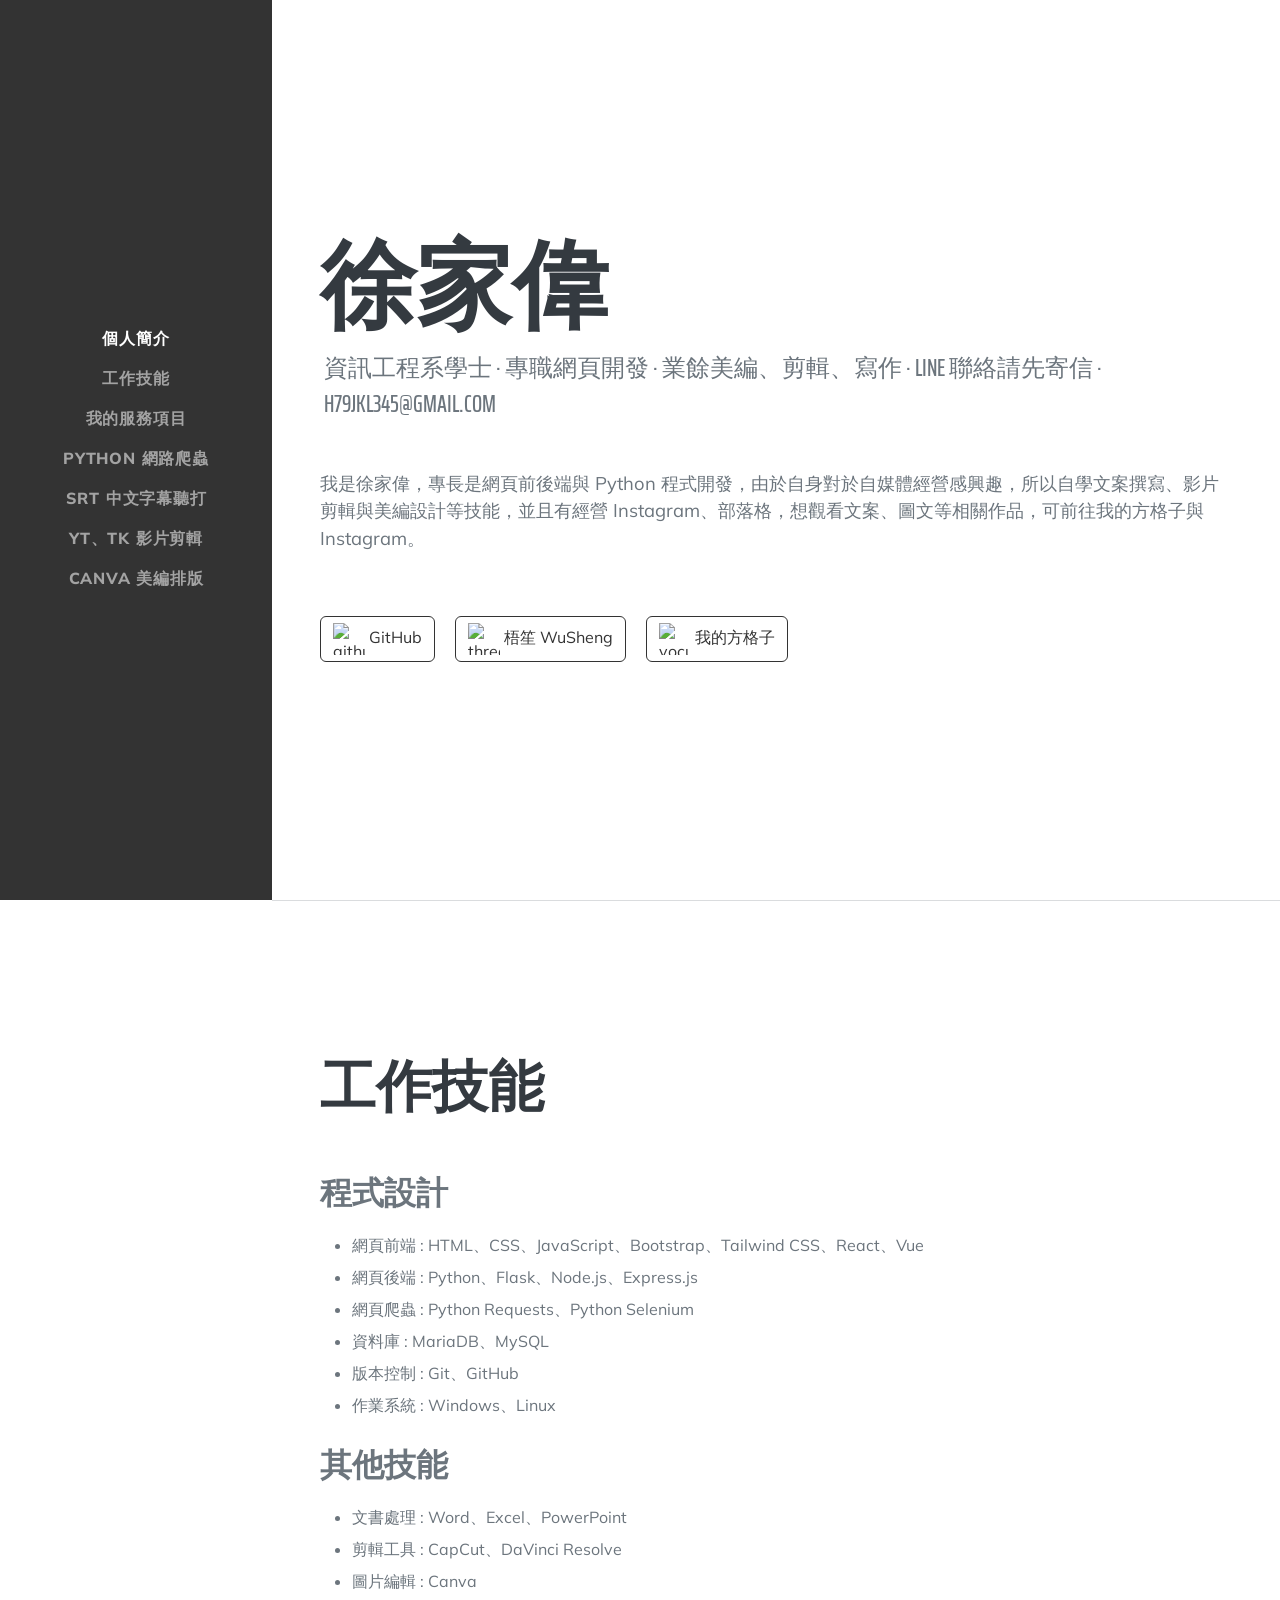
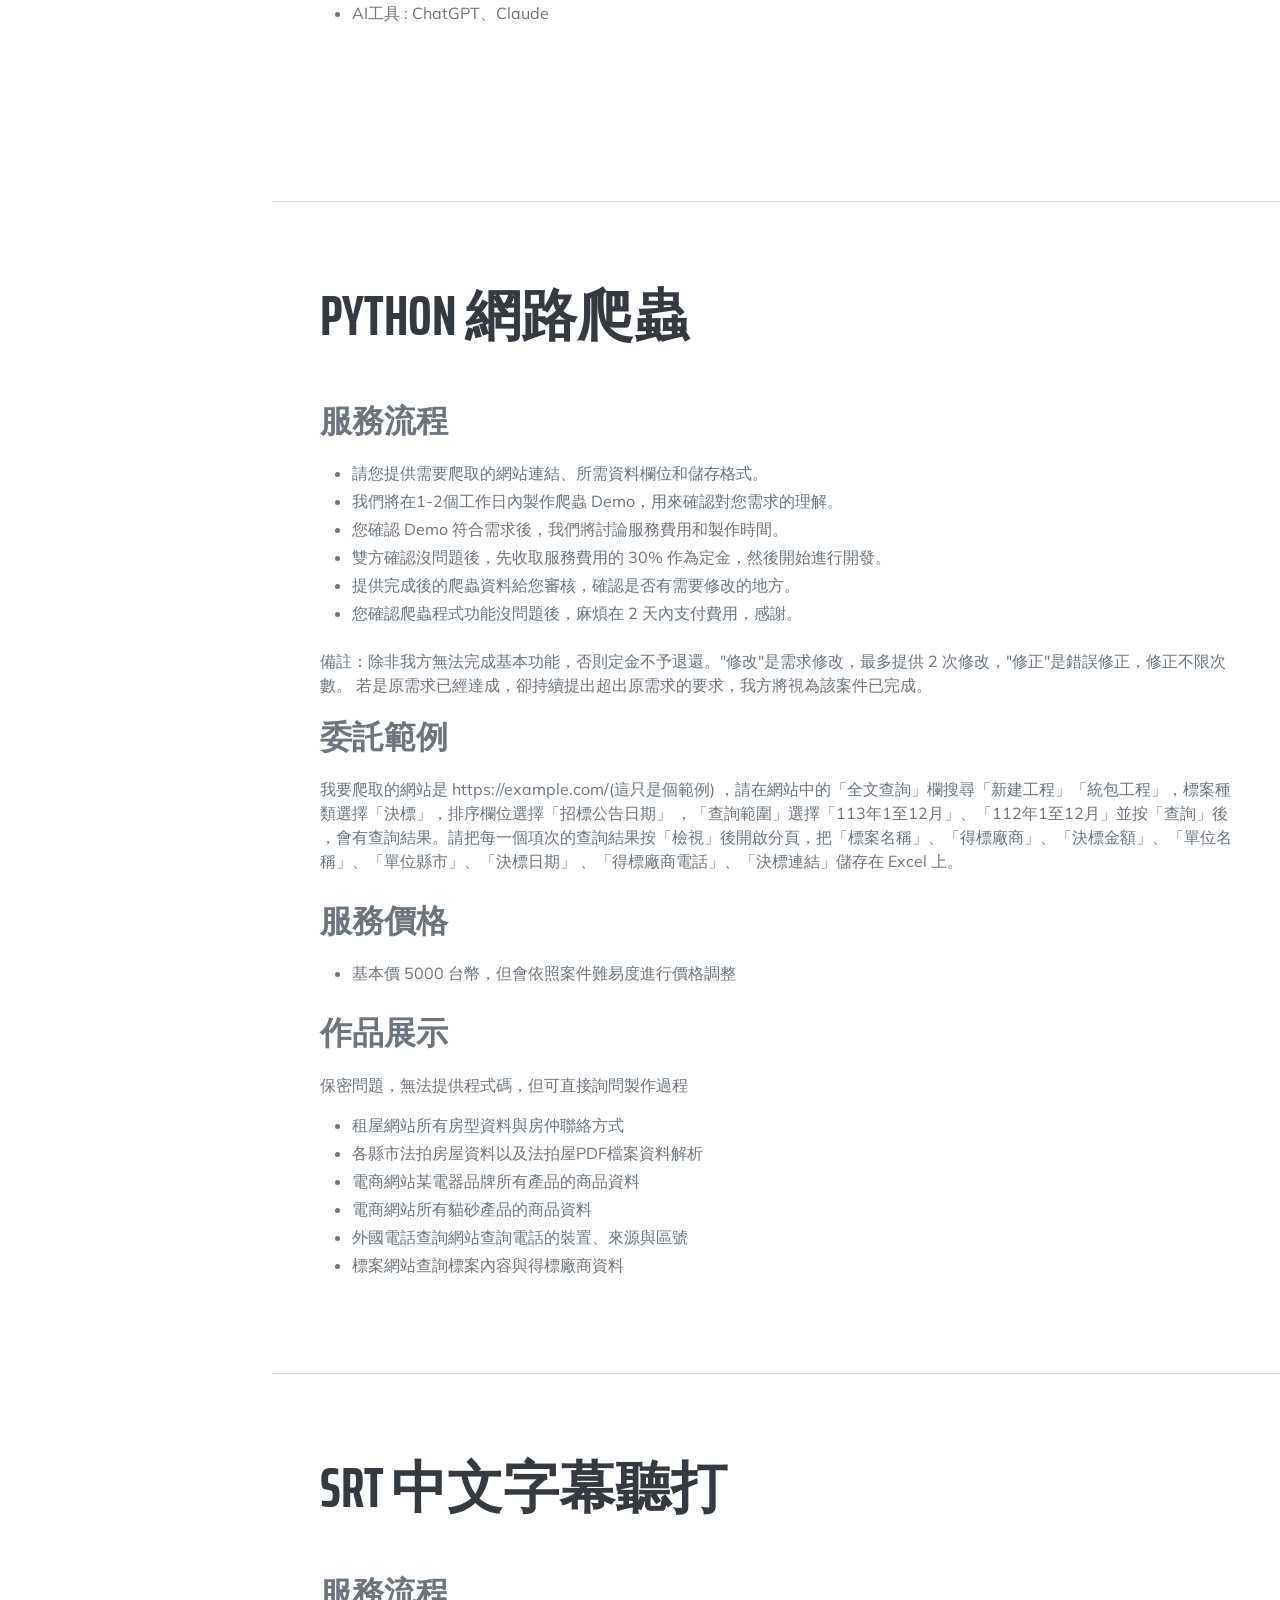
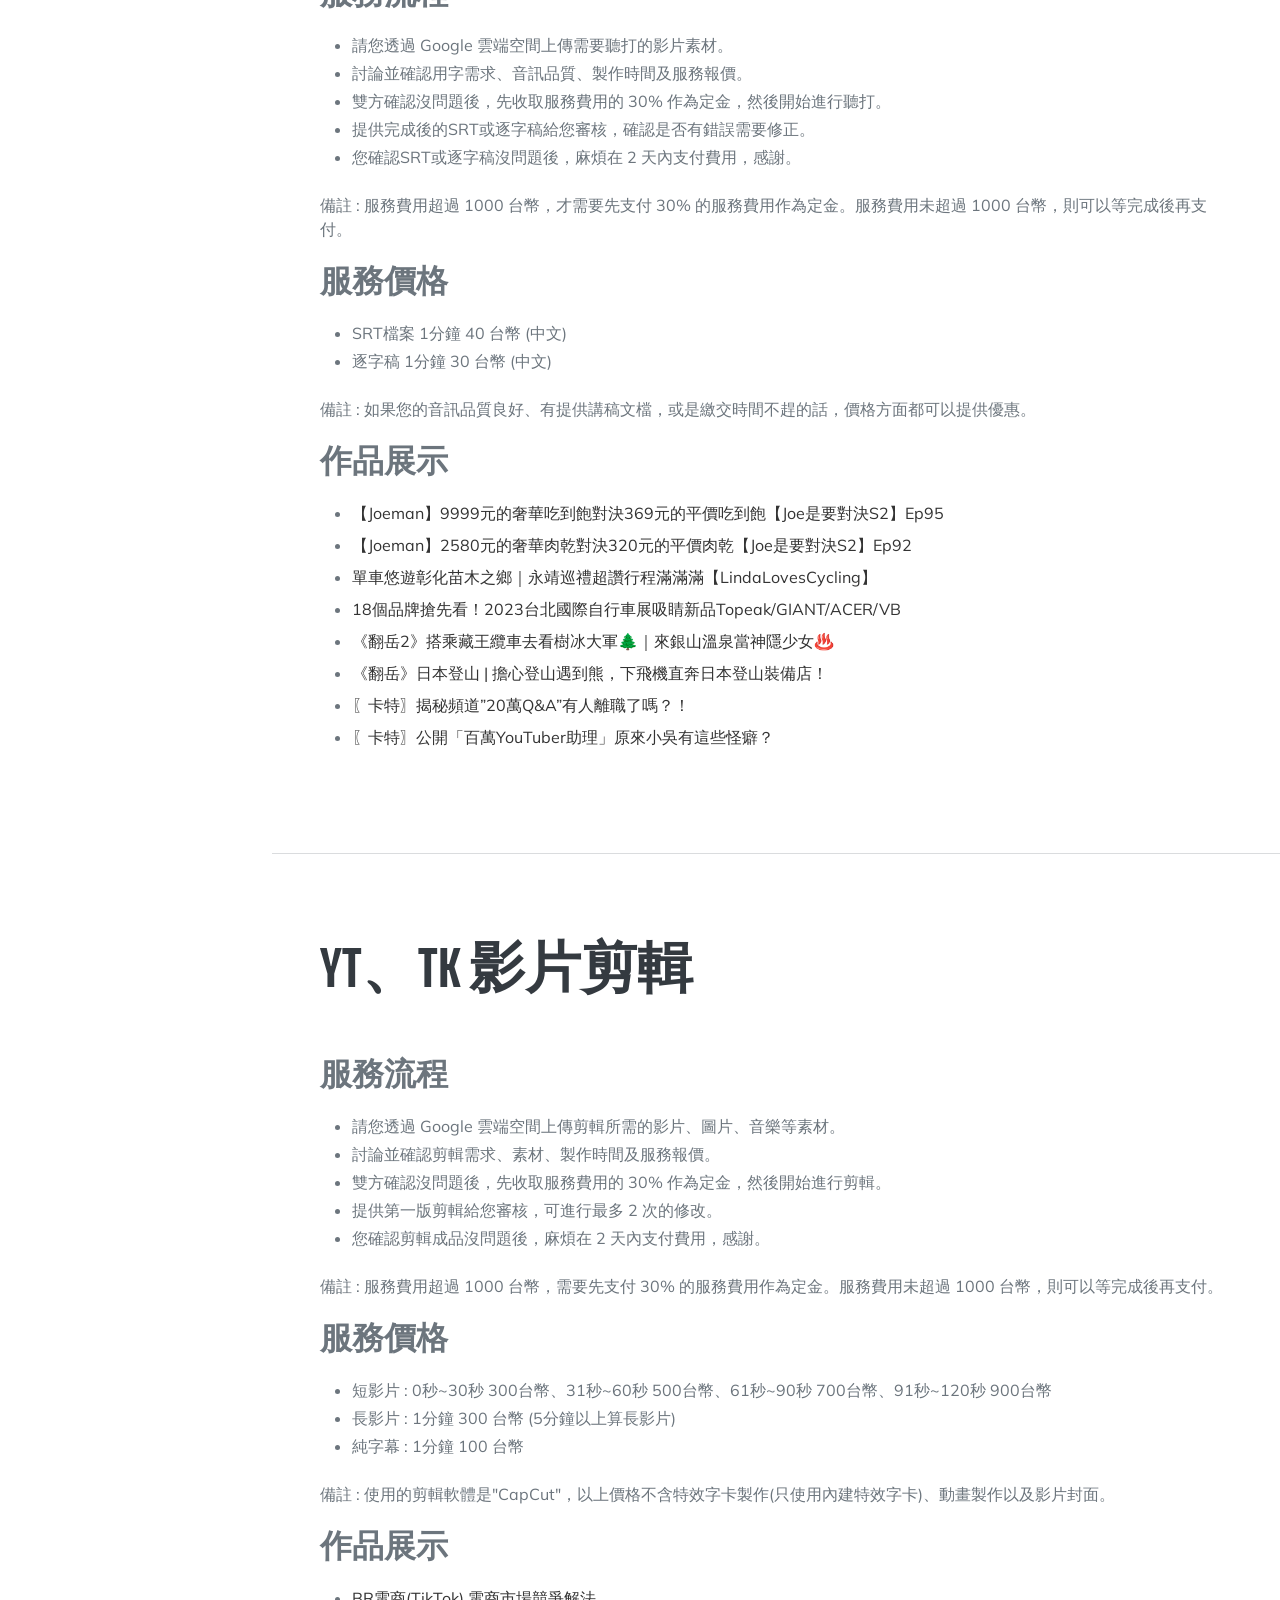
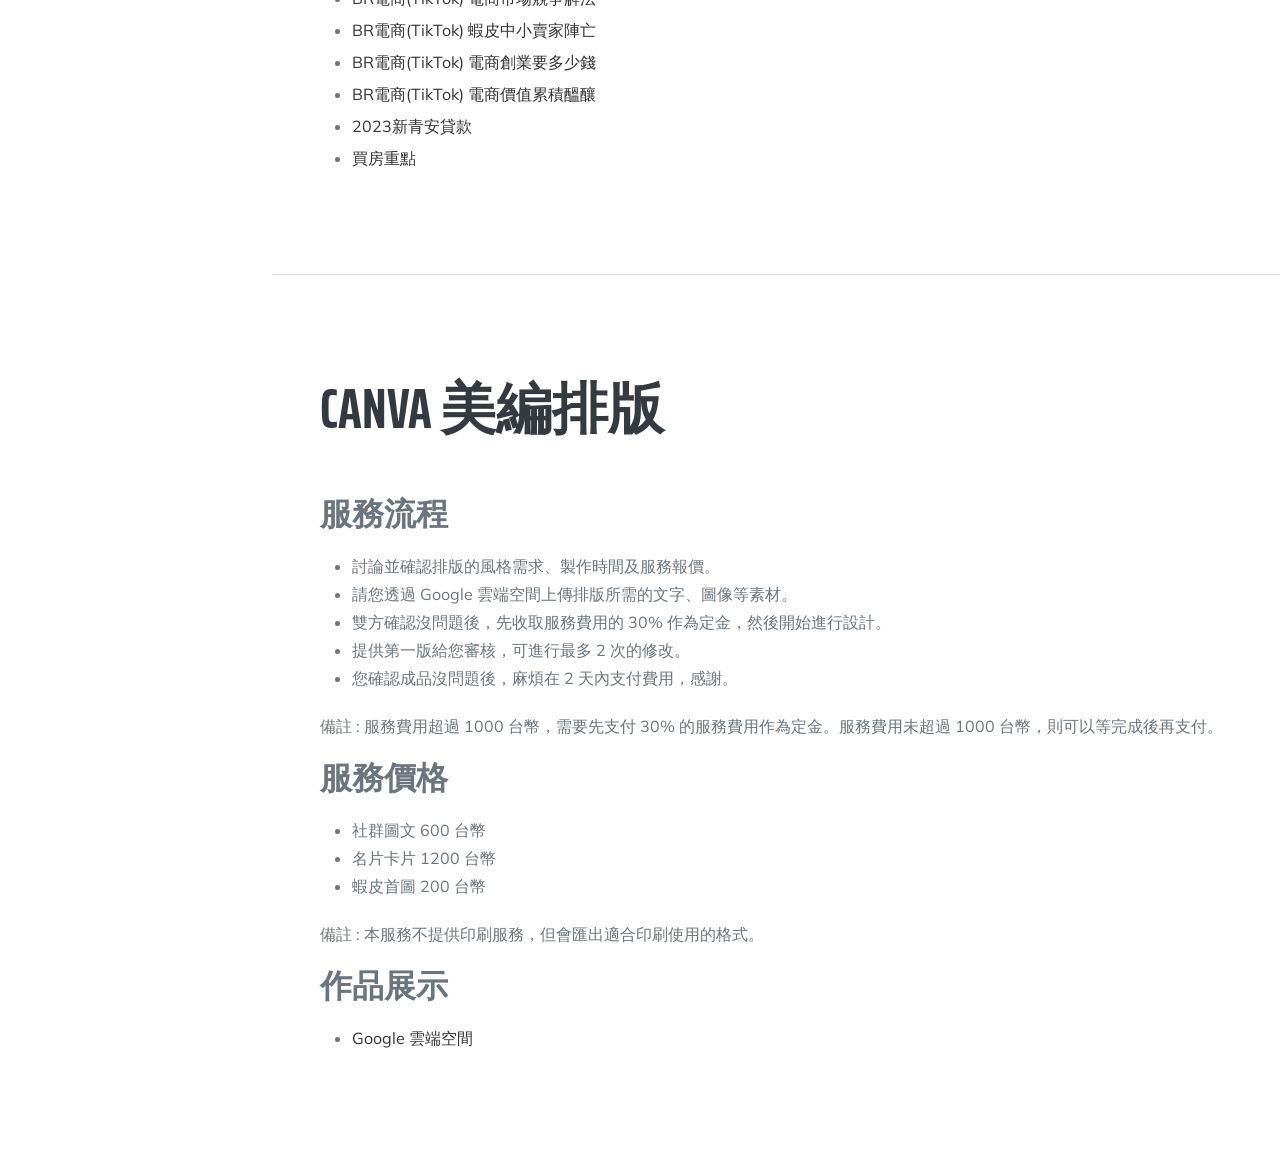
==== index.html @ 938ed552 "Update index.html" ====
<!DOCTYPE html>
<html lang="en">

<head>
  <meta charset="utf-8" />
  <meta name="viewport" content="width=device-width, initial-scale=1, shrink-to-fit=no" />
  <meta name="description" content="" />
  <meta name="author" content="" />
  <title>徐家偉-XuJiaWei</title>
  <link rel="icon" type="image/x-icon" href="assets/img/favicon.ico" />
  <!-- Font Awesome icons (free version)-->
  <script src="https://use.fontawesome.com/releases/v6.3.0/js/all.js" crossorigin="anonymous"></script>
  <!-- Google fonts-->
  <link href="https://fonts.googleapis.com/css?family=Saira+Extra+Condensed:500,700" rel="stylesheet" type="text/css" />
  <link href="https://fonts.googleapis.com/css?family=Muli:400,400i,800,800i" rel="stylesheet" type="text/css" />
  <!-- Core theme CSS (includes Bootstrap)-->
  <link href="css/styles.css" rel="stylesheet" />
</head>

<body id="page-top">
  <!-- Navigation-->
  <nav class="navbar navbar-expand-lg navbar-dark bg-primary fixed-top" id="sideNav">
    <a class="navbar-brand js-scroll-trigger" href="#page-top">
      <span class="d-block d-lg-none">徐家偉</span>
      <span class="d-none d-lg-block">
        <!-- <img
            class="img-fluid img-profile rounded-circle mx-auto mb-2"
            src="assets/img/profile.jpg"
            alt="..."
        /> -->
      </span>
    </a>
    <button class="navbar-toggler" type="button" data-bs-toggle="collapse" data-bs-target="#navbarResponsive"
      aria-controls="navbarResponsive" aria-expanded="false" aria-label="Toggle navigation">
      <span class="navbar-toggler-icon"></span>
    </button>
    <div class="collapse navbar-collapse" id="navbarResponsive">
      <ul class="navbar-nav">
        <li class="nav-item">
          <a class="nav-link js-scroll-trigger" href="#about">個人簡介</a>
        </li>
        <li class="nav-item">
          <a class="nav-link js-scroll-trigger" href="#skills">工作技能</a>
        </li>
        <li class="nav-item">
          <a class="nav-link js-scroll-trigger" href="#crawler"><i class="fa-solid fa-arrow-down"></i> 我的服務項目
            <i class="fa-solid fa-arrow-down"></i></a>
        </li>
        <li class="nav-item">
          <a class="nav-link js-scroll-trigger" href="#crawler">Python 網路爬蟲</a>
        </li>
        <li class="nav-item">
          <a class="nav-link js-scroll-trigger" href="#listen">SRT 中文字幕聽打</a>
        </li>
        <li class="nav-item">
          <a class="nav-link js-scroll-trigger" href="#video">YT、TK 影片剪輯</a>
        </li>
        <li class="nav-item">
          <a class="nav-link js-scroll-trigger" href="#canva">Canva 美編排版</a>
        </li>
      </ul>
    </div>
  </nav>

  <!-- 頁面內容-->
  <div class="container-fluid p-0">
    <!-- 個人簡介-->
    <section class="resume-section" id="about">
      <div class="resume-section-content">
        <h1 class="mb-3">徐家偉</h1>
        <div class="subheading mb-5 px-1">
          資訊工程系學士 · 專職網頁開發 · 業餘美編、剪輯、寫作 ·
          Line 聯絡請先寄信 · h79jkl345@gmail.com
        </div>
        <p class="lead mb-5">
          我是徐家偉，專長是網頁前後端與 Python
          程式開發，由於自身對於自媒體經營感興趣，所以自學文案撰寫、影片剪輯與美編設計等技能，並且有經營
          Instagram、部落格，想觀看文案、圖文等相關作品，可前往我的方格子與
          Instagram。
        </p>
        <div class="social-icons">
          <a class="btn btn-outline-primary board-0 me-3 mt-3" href="https://github.com/XuJiaWei0812" role="button">
            <img style="max-width: 32px; max-height: 32px" src="https://favicon.im/github.com?larger=true"
              alt="github.com favicon" />
            GitHub
          </a>
          <a class="btn btn-outline-primary me-3 mt-3" href="https://www.threads.net/@awu.wusheng" role="button">
            <img style="max-width: 32px; max-height: 32px" src="https://favicon.im/threads.com"
              alt="threads.com favicon" />
            梧笙 WuSheng
          </a>
          <a class="btn btn-outline-primary me-3 mt-3" href="https://vocus.cc/salon/659e8ea2fd89780001302235"
            role="button">
            <img style="max-width: 32px; max-height: 32px" src="https://favicon.im/vocus.cc" alt="vocus.cc favicon" />
            我的方格子
          </a>
        </div>
      </div>
    </section>

    <hr class="m-0" />

    <!-- 工作技能-->
    <section class="resume-section" id="skills">
      <div class="resume-section-content">
        <h2 class="mb-5">工作技能</h2>
        <div class="subheading fs-3 fw-bold mb-3">程式設計</div>
        <ul class="fa-ul mb-4">
          <li class="mb-2">
            <span class="fa-li"><i class="fa-brands fa-html5"></i></span>
            網頁前端 : HTML、CSS、JavaScript、Bootstrap、Tailwind
            CSS、React、Vue
          </li>
          <li class="mb-2">
            <span class="fa-li"><i class="fa-brands fa-node"></i></span>
            網頁後端 : Python、Flask、Node.js、Express.js
          </li>
          <li class="mb-2">
            <span class="fa-li"><i class="fa-brands fa-python"></i></span>
            網頁爬蟲 : Python Requests、Python Selenium
          </li>
          <li class="mb-2">
            <span class="fa-li"><i class="fa-solid fa-database"></i></span>
            資料庫 : MariaDB、MySQL
          </li>
          <li class="mb-2">
            <span class="fa-li"><i class="fa-brands fa-git"></i></span>
            版本控制 : Git、GitHub
          </li>
          <li class="mb-2">
            <span class="fa-li"><i class="fa-brands fa-windows"></i></span>
            作業系統 : Windows、Linux
          </li>
        </ul>
        <div class="subheading fs-3 fw-bold mb-3">其他技能</div>
        <ul class="fa-ul mb-4">
          <li class="mb-2">
            <span class="fa-li"><i class="fa-solid fa-file-signature"></i></span>
            文書處理 : Word、Excel、PowerPoint
          </li>
          <li class="mb-2">
            <span class="fa-li"><i class="fa-solid fa-clapperboard"></i></span>
            剪輯工具 : CapCut、DaVinci Resolve
          </li>
          <li class="mb-2">
            <span class="fa-li"><i class="fa-regular fa-image"></i></span>
            圖片編輯 : Canva
          </li>
          <li class="mb-2">
            <span class="fa-li"><i class="fa-solid fa-robot"></i></span>
            AI工具 : ChatGPT、Claude
          </li>
        </ul>
      </div>
    </section>

    <hr class="m-0" />

    <section class="resume-section" id="crawler">
      <div class="resume-section-content">
        <h2 class="mb-5">Python 網路爬蟲</h2>
        <div class="subheading fs-3 fw-bold mb-3">服務流程</div>
        <ul class="fa-ul mb-4">
          <li class="mb-1">
            <span class="fa-li"><i class="fa-solid fa-1"></i></span>
            請您提供需要爬取的網站連結、所需資料欄位和儲存格式。
          </li>
          <li class="mb-1">
            <span class="fa-li"><i class="fa-solid fa-2"></i></span>
            我們將在1-2個工作日內製作爬蟲 Demo，用來確認對您需求的理解。
          </li>
          <li class="mb-1">
            <span class="fa-li"><i class="fa-solid fa-3"></i></span>
            您確認 Demo 符合需求後，我們將討論服務費用和製作時間。
          </li>
          <li class="mb-1">
            <span class="fa-li"><i class="fa-solid fa-4"></i></span>
            雙方確認沒問題後，先收取服務費用的 30%
            作為定金，然後開始進行開發。
          </li>
          <li class="mb-1">
            <span class="fa-li"><i class="fa-solid fa-5"></i></span>
            提供完成後的爬蟲資料給您審核，確認是否有需要修改的地方。
          </li>
          <li class="mb-1">
            <span class="fa-li"><i class="fa-solid fa-6"></i></span>
            您確認爬蟲程式功能沒問題後，麻煩在 2 天內支付費用，感謝。
          </li>
        </ul>
        <p>
          備註：除非我方無法完成基本功能，否則定金不予退還。"修改"是需求修改，最多提供
          2 次修改，"修正"是錯誤修正，修正不限次數。
          若是原需求已經達成，卻持續提出超出原需求的要求，我方將視為該案件已完成。
        </p>
        <div class="subheading fs-3 fw-bold mb-3">委託範例</div>
        <p class="mb-4">
          我要爬取的網站是
          https://example.com/(這只是個範例)
          ，請在網站中的「全文查詢」欄搜尋「新建工程」「統包工程」，標案種類選擇「決標」，排序欄位選擇「招標公告日期」
          ，「查詢範圍」選擇「113年1至12月」、「112年1至12月」並按「查詢」後
          ，會有查詢結果。請把每一個項次的查詢結果按「檢視」後開啟分頁，把「標案名稱」、「得標廠商」、「決標金額」、「單位名稱」、「單位縣市」、「決標日期」
          、「得標廠商電話」、「決標連結」儲存在 Excel 上。
        </p>
        <div class="subheading fs-3 fw-bold mb-3">服務價格</div>
        <ul class="fa-ul mb-4">
          <li class="mb-1">
            <span class="fa-li"><i class="fas fa-check"></i></span>
            基本價 5000 台幣，但會依照案件難易度進行價格調整
          </li>
        </ul>
        <div class="subheading fs-3 fw-bold mb-3">作品展示</div>
        <p>保密問題，無法提供程式碼，但可直接詢問製作過程</p>
        <ul class="fa-ul mb-3">
          <li class="mb-1">
            <span class="fa-li"><i class="fa-solid fa-file"></i></span>
            租屋網站所有房型資料與房仲聯絡方式
          </li>
          <li class="mb-1">
            <span class="fa-li"><i class="fa-solid fa-file"></i></span>
            各縣市法拍房屋資料以及法拍屋PDF檔案資料解析
          </li>
          <li class="mb-1">
            <span class="fa-li"><i class="fa-solid fa-file"></i></span>
            電商網站某電器品牌所有產品的商品資料
          </li>
          <li class="mb-1">
            <span class="fa-li"><i class="fa-solid fa-file"></i></span>
            電商網站所有貓砂產品的商品資料
          </li>
          <li class="mb-1">
            <span class="fa-li"><i class="fa-solid fa-file"></i></span>
            外國電話查詢網站查詢電話的裝置、來源與區號
          </li>
          <li class="mb-1">
            <span class="fa-li"><i class="fa-solid fa-file"></i></span>
            標案網站查詢標案內容與得標廠商資料
          </li>
        </ul>
      </div>
    </section>

    <hr class="m-0" />

    <!-- 字幕聽打服務-->
    <section class="resume-section" id="listen">
      <div class="resume-section-content">
        <h2 class="mb-5">SRT 中文字幕聽打</h2>
        <div class="subheading fs-3 fw-bold mb-3">服務流程</div>
        <ul class="fa-ul mb-4">
          <li class="mb-1">
            <span class="fa-li"><i class="fa-solid fa-1"></i></span>
            請您透過 Google 雲端空間上傳需要聽打的影片素材。
          </li>
          <li class="mb-1">
            <span class="fa-li"><i class="fa-solid fa-2"></i></span>
            討論並確認用字需求、音訊品質、製作時間及服務報價。
          </li>
          <li class="mb-1">
            <span class="fa-li"><i class="fa-solid fa-3"></i></span>
            雙方確認沒問題後，先收取服務費用的 30%
            作為定金，然後開始進行聽打。
          </li>
          <li class="mb-1">
            <span class="fa-li"><i class="fa-solid fa-4"></i></span>
            提供完成後的SRT或逐字稿給您審核，確認是否有錯誤需要修正。
          </li>
          <li class="mb-1">
            <span class="fa-li"><i class="fa-solid fa-5"></i></span>
            您確認SRT或逐字稿沒問題後，麻煩在 2 天內支付費用，感謝。
          </li>
        </ul>
        <p>
          備註 : 服務費用超過 1000 台幣，才需要先支付 30%
          的服務費用作為定金。服務費用未超過 1000 台幣，則可以等完成後再支付。
        </p>
        <div class="subheading fs-3 fw-bold mb-3">服務價格</div>
        <ul class="fa-ul mb-4">
          <li class="mb-1">
            <span class="fa-li"><i class="fa-solid fa-1"></i></span>
            SRT檔案 1分鐘 40 台幣 (中文)
          </li>
          <li class="mb-1">
            <span class="fa-li"><i class="fa-solid fa-2"></i></span>
            逐字稿 1分鐘 30 台幣 (中文)
          </li>
        </ul>
        <p>
          備註 :
          如果您的音訊品質良好、有提供講稿文檔，或是繳交時間不趕的話，價格方面都可以提供優惠。
        </p>
        <div class="subheading fs-3 fw-bold mb-3">作品展示</div>
        <ul class="fa-ul mb-4">
          <li class="mb-2">
            <span class="fa-li"><i class="fa-solid fa-file"></i></span>
            <a href="https://www.youtube.com/watch?v=nAtujJm5PNc"
              target="_blank">【Joeman】9999元的奢華吃到飽對決369元的平價吃到飽【Joe是要對決S2】Ep95</a>
          </li>
          <li class="mb-2">
            <span class="fa-li"><i class="fa-solid fa-file"></i></span>
            <a href="https://youtu.be/ZFIbYRhg51Q?si=9cn50IbiA8D-_D3d"
              target="_blank">【Joeman】2580元的奢華肉乾對決320元的平價肉乾【Joe是要對決S2】Ep92</a>
          </li>
          <li class="mb-2">
            <span class="fa-li"><i class="fa-solid fa-file"></i></span>
            <a href="https://youtu.be/-O6KrLArJVw?si=_WnDtsnsrzUuVtmo"
              target="_blank">單車悠遊彰化苗木之鄉｜永靖巡禮超讚行程滿滿滿【LindaLovesCycling】</a>
          </li>
          <li class="mb-2">
            <span class="fa-li"><i class="fa-solid fa-file"></i></span>
            <a href="https://youtu.be/pVycYEfJBwY?si=yWkp9u3VyhNQMXSF"
              target="_blank">18個品牌搶先看！2023台北國際自行車展吸睛新品Topeak/GIANT/ACER/VB</a>
          </li>
          <li class="mb-2">
            <span class="fa-li"><i class="fa-solid fa-file"></i></span>
            <a href="https://youtu.be/pcpTMlbo86Q?si=GLR7q94HUg_H5IhY"
              target="_blank">《翻岳2》搭乘藏王纜車去看樹冰大軍🌲｜來銀山溫泉當神隱少女♨️</a>
          </li>
          <li class="mb-2">
            <span class="fa-li"><i class="fa-solid fa-file"></i></span>
            <a href="https://youtu.be/EH-dY7tyAko?si=L_PKi9YvlHsaP74B" target="_blank">《翻岳》日本登山 |
              擔心登山遇到熊，下飛機直奔日本登山裝備店！</a>
          </li>
          <li class="mb-2">
            <span class="fa-li"><i class="fa-solid fa-file"></i></span>
            <a href="https://youtu.be/aG0pRJRTMAg?si=C1C9pAMdxisw4T-K" target="_blank">〖卡特〗揭秘頻道”20萬Q&A”有人離職了嗎？！</a>
          </li>
          <li class="mb-2">
            <span class="fa-li"><i class="fa-solid fa-file"></i></span>
            <a href="https://youtu.be/7vRkkBQpRqI?si=I0fjAdcghqgOuI1-"
              target="_blank">〖卡特〗公開「百萬YouTuber助理」原來小吳有這些怪癖？</a>
          </li>
        </ul>
      </div>
    </section>

    <hr class="m-0" />

    <!-- 影片剪輯服務-->
    <section class="resume-section" id="video">
      <div class="resume-section-content">
        <h2 class="mb-5">YT、TK 影片剪輯</h2>
        <div class="subheading fs-3 fw-bold mb-3">服務流程</div>
        <ul class="fa-ul mb-4">
          <li class="mb-1">
            <span class="fa-li"><i class="fa-solid fa-1"></i></span>
            請您透過 Google 雲端空間上傳剪輯所需的影片、圖片、音樂等素材。
          </li>
          <li class="mb-1">
            <span class="fa-li"><i class="fa-solid fa-2"></i></span>
            討論並確認剪輯需求、素材、製作時間及服務報價。
          </li>
          <li class="mb-1">
            <span class="fa-li"><i class="fa-solid fa-3"></i></span>
            雙方確認沒問題後，先收取服務費用的 30%
            作為定金，然後開始進行剪輯。
          </li>
          <li class="mb-1">
            <span class="fa-li"><i class="fa-solid fa-4"></i></span>
            提供第一版剪輯給您審核，可進行最多 2 次的修改。
          </li>
          <li class="mb-1">
            <span class="fa-li"><i class="fa-solid fa-5"></i></span>
            您確認剪輯成品沒問題後，麻煩在 2 天內支付費用，感謝。
          </li>
        </ul>
        <p>
          備註 : 服務費用超過 1000 台幣，需要先支付 30%
          的服務費用作為定金。服務費用未超過 1000 台幣，則可以等完成後再支付。
        </p>
        <div class="subheading fs-3 fw-bold mb-3">服務價格</div>
        <ul class="fa-ul mb-4">
          <li class="mb-1">
            <span class="fa-li"><i class="fa-solid fa-1"></i></span>
            短影片 : 0秒~30秒 300台幣、31秒~60秒 500台幣、61秒~90秒 700台幣、91秒~120秒 900台幣
          </li>
          <li class="mb-1">
            <span class="fa-li"><i class="fa-solid fa-2"></i></span>
            長影片 : 1分鐘 300 台幣 (5分鐘以上算長影片)
          </li>
          <li class="mb-1">
            <span class="fa-li"><i class="fa-solid fa-3"></i></span>
            純字幕 : 1分鐘 100 台幣
          </li>
        </ul>
        <p>
          備註 :
          使用的剪輯軟體是"CapCut"，以上價格不含特效字卡製作(只使用內建特效字卡)、動畫製作以及影片封面。
        </p>
        <div class="subheading fs-3 fw-bold mb-3">作品展示</div>
        <ul class="fa-ul mb-4">
          <li class="mb-2">
            <span class="fa-li"><i class="fa-solid fa-file"></i></span>
            <a href="https://drive.google.com/file/d/1aO4wu6loYxnPoXxKL_tir53Qa9yr41Bm/view?usp=drive_link"
              target="_blank">BR電商(TikTok) 電商市場競爭解法
            </a>
          </li>
          <li class="mb-2">
            <span class="fa-li"><i class="fa-solid fa-file"></i></span>
            <a href="https://drive.google.com/file/d/1_mHoqVsYP_aYX_h-3M3Wja6jahINfm7Q/view?usp=drive_link"
              target="_blank">BR電商(TikTok) 蝦皮中小賣家陣亡</a>
          </li>
          <li class="mb-2">
            <span class="fa-li"><i class="fa-solid fa-file"></i></span>
            <a href="https://drive.google.com/file/d/1REF8NK8EbR0mFB0Osl1iph7hU8OPp2dd/view?usp=drive_link"
              target="_blank">BR電商(TikTok) 電商創業要多少錢
            </a>
          </li>
          <li class="mb-2">
            <span class="fa-li"><i class="fa-solid fa-file"></i></span>
            <a href="https://drive.google.com/file/d/1m_V8QRHvwtzmWwMDT7KWWRm8XzZ3l6pz/view?usp=drive_link"
              target="_blank">BR電商(TikTok) 電商價值累積醞釀</a>
          </li>
          <li class="mb-2">
            <span class="fa-li"><i class="fa-solid fa-file"></i></span>
            <a href="https://drive.google.com/file/d/1PGUARyuic1TP3BpJYysJefXMSVRx3zXl/view?usp=drive_link"
              target="_blank">2023新青安貸款</a>
          </li>
          <li class="mb-2">
            <span class="fa-li"><i class="fa-solid fa-file"></i></span>
            <a href="https://drive.google.com/file/d/129f9-ob-LICPK7FpPy-swWYsx3xdNXY3/view?usp=drive_link"
              target="_blank">買房重點</a>
          </li>
        </ul>
      </div>
    </section>

    <hr class="m-0" />

    <!-- Canva 美編排版-->
    <section class="resume-section" id="canva">
      <div class="resume-section-content">
        <h2 class="mb-5">Canva 美編排版</h2>
        <div class="subheading fs-3 fw-bold mb-3">服務流程</div>
        <ul class="fa-ul mb-4">
          <li class="mb-1">
            <span class="fa-li"><i class="fa-solid fa-1"></i></span>
            討論並確認排版的風格需求、製作時間及服務報價。
          </li>
          <li class="mb-1">
            <span class="fa-li"><i class="fa-solid fa-2"></i></span>
            請您透過 Google 雲端空間上傳排版所需的文字、圖像等素材。
          </li>
          <li class="mb-1">
            <span class="fa-li"><i class="fa-solid fa-3"></i></span>
            雙方確認沒問題後，先收取服務費用的 30%
            作為定金，然後開始進行設計。
          </li>
          <li class="mb-1">
            <span class="fa-li"><i class="fa-solid fa-4"></i></span>
            提供第一版給您審核，可進行最多 2 次的修改。
          </li>
          <li class="mb-1">
            <span class="fa-li"><i class="fa-solid fa-5"></i></span>
            您確認成品沒問題後，麻煩在 2 天內支付費用，感謝。
          </li>
        </ul>
        <p>
          備註 : 服務費用超過 1000 台幣，需要先支付 30%
          的服務費用作為定金。服務費用未超過 1000 台幣，則可以等完成後再支付。
        </p>
        <div class="subheading fs-3 fw-bold mb-3">服務價格</div>
        <ul class="fa-ul mb-4">
          <li class="mb-1">
            <span class="fa-li"><i class="fa-solid fa-1"></i></span>
            社群圖文 600 台幣
          </li>
          <li class="mb-1">
            <span class="fa-li"><i class="fa-solid fa-2"></i></span>
            名片卡片 1200 台幣
          </li>
          <li class="mb-1">
            <span class="fa-li"><i class="fa-solid fa-3"></i></span>
            蝦皮首圖 200 台幣
          </li>
        </ul>
        <p>
          備註 :
          本服務不提供印刷服務，但會匯出適合印刷使用的格式。
        </p>
        <div class="subheading fs-3 fw-bold mb-3">作品展示</div>
        <ul class="fa-ul mb-4">
          <li class="mb-2">
            <span class="fa-li"><i class="fa-solid fa-file"></i></span>
            <a href="https://drive.google.com/drive/folders/14i-iKPlWG4XPNviRJKew8-yT5cqo4wFh?usp=drive_link"
              target="_blank">
              Google 雲端空間
            </a>
          </li>
        </ul>
      </div>
    </section>
  </div>
  <!-- Bootstrap core JS-->
  <script src="https://cdn.jsdelivr.net/npm/bootstrap@5.2.3/dist/js/bootstrap.bundle.min.js"></script>
  <!-- Core theme JS-->
  <script src="js/scripts.js"></script>
</body>

</html>
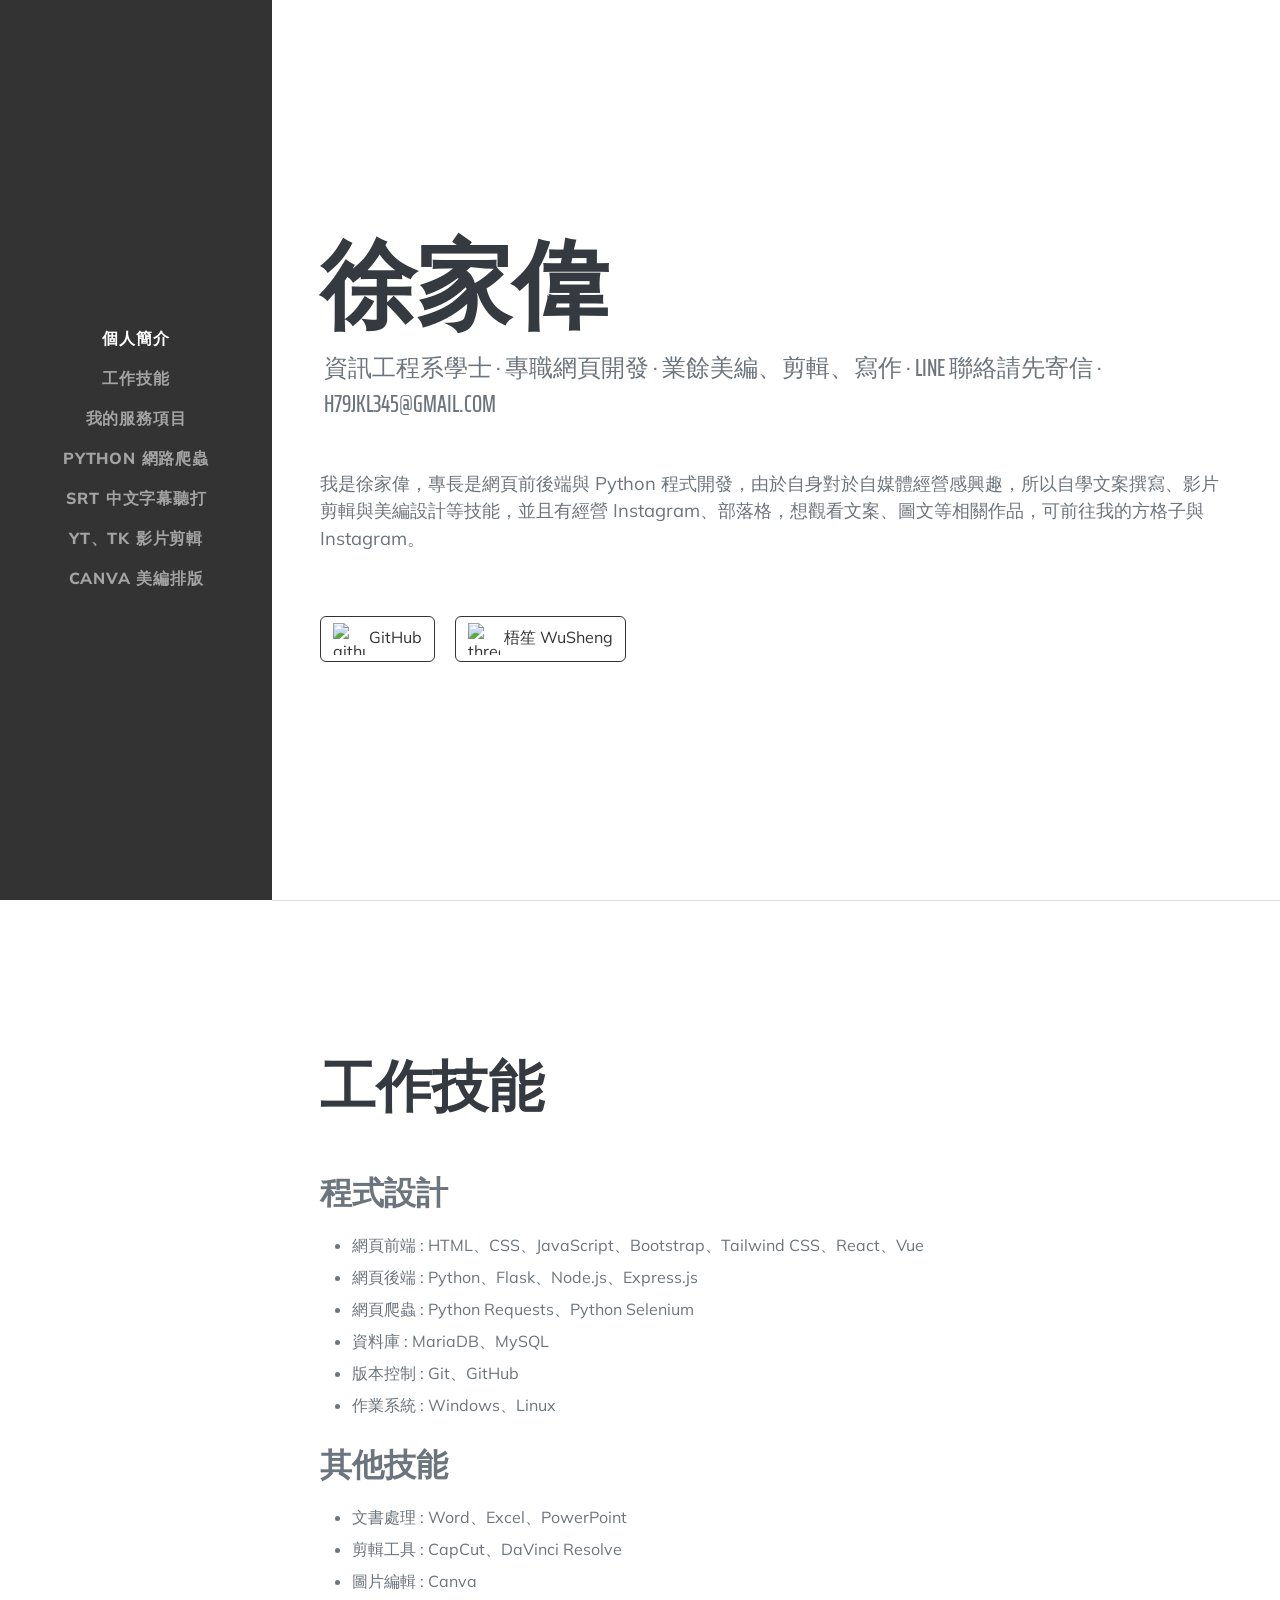
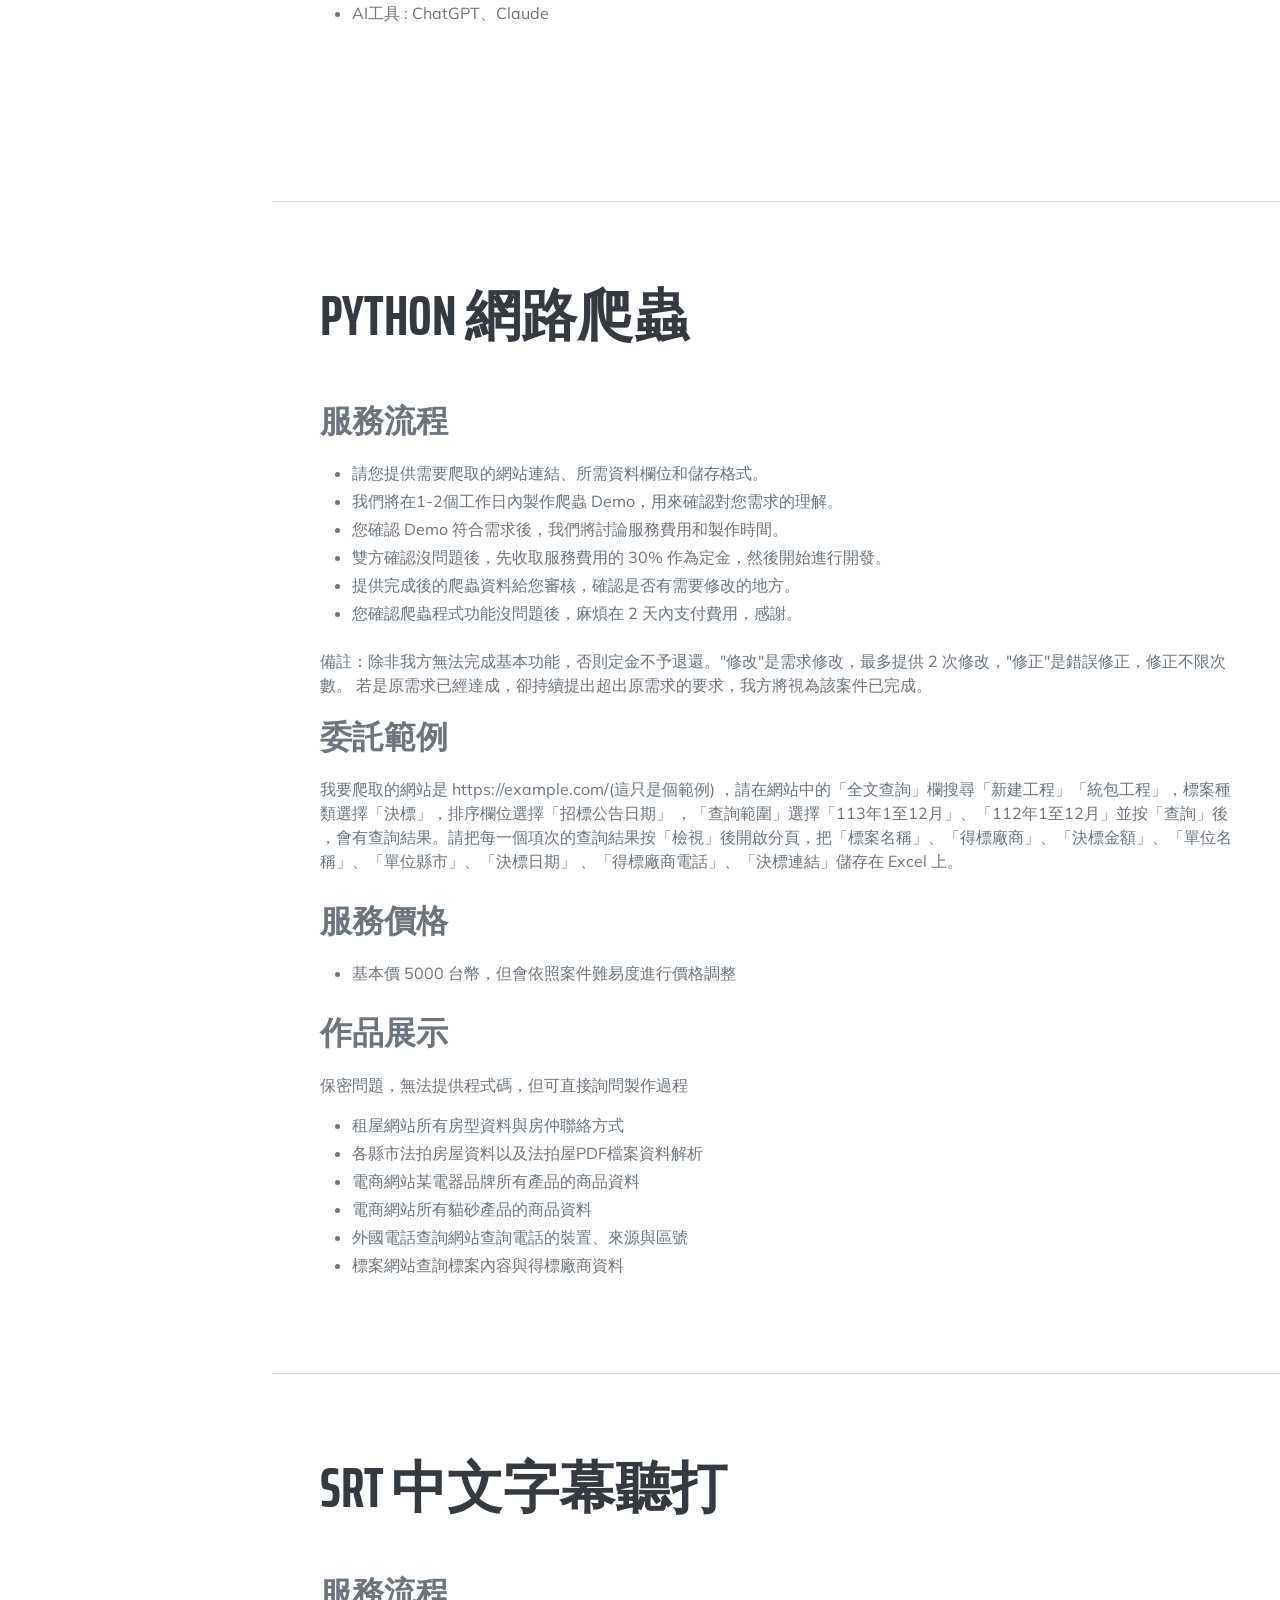
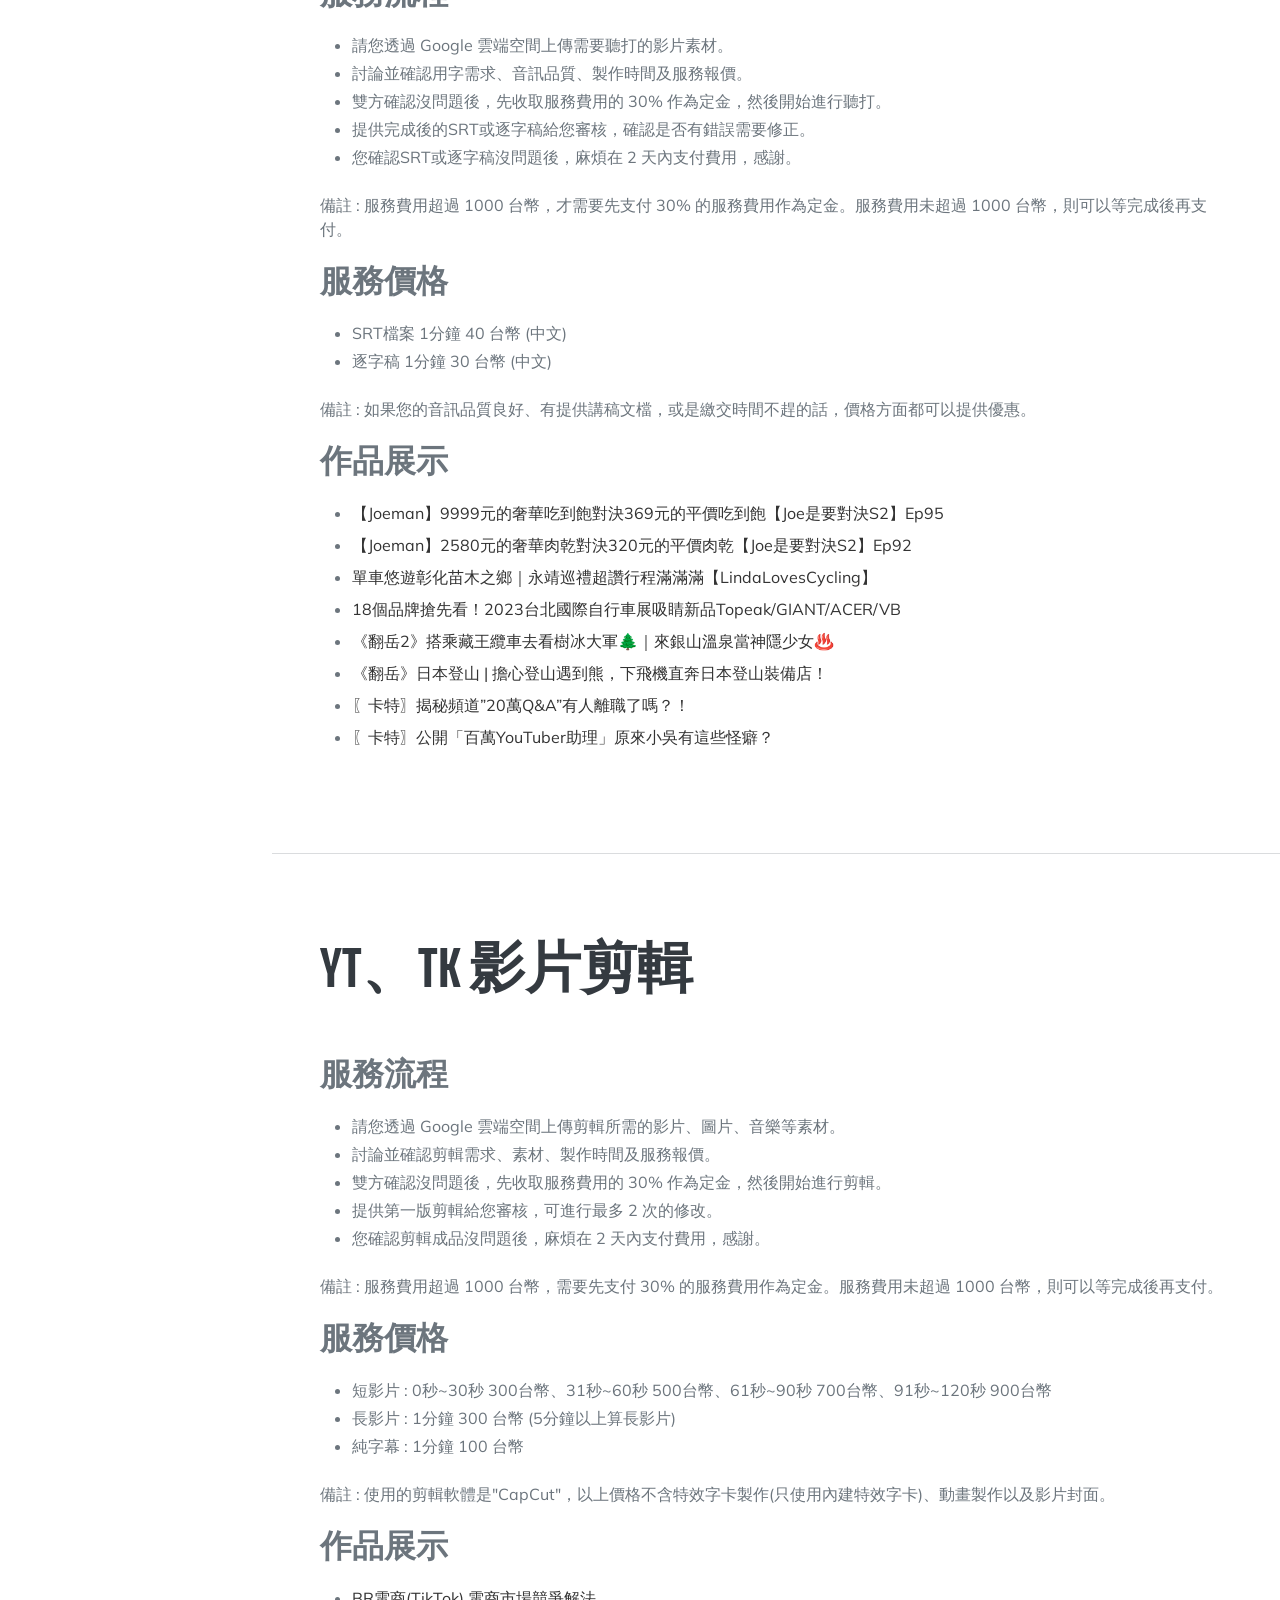
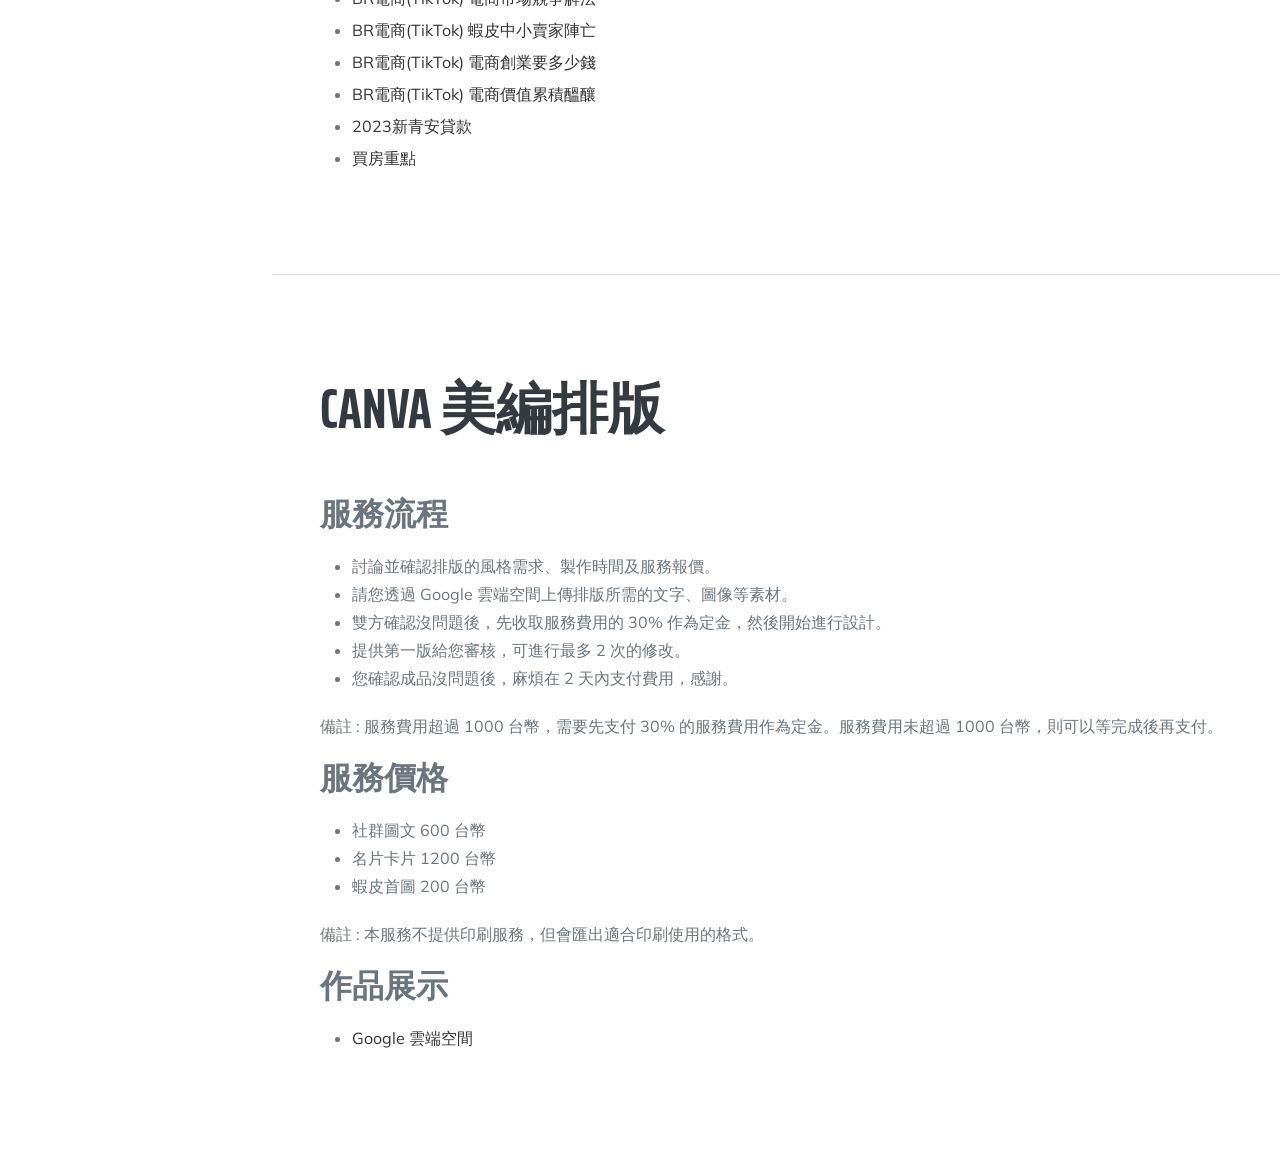
==== commit d8b27564: "Update index.html" ====
--- a/index.html
+++ b/index.html
@@ -89,11 +89,6 @@
               alt="threads.com favicon" />
             梧笙 WuSheng
           </a>
-          <a class="btn btn-outline-primary me-3 mt-3" href="https://vocus.cc/salon/659e8ea2fd89780001302235"
-            role="button">
-            <img style="max-width: 32px; max-height: 32px" src="https://favicon.im/vocus.cc" alt="vocus.cc favicon" />
-            我的方格子
-          </a>
         </div>
       </div>
     </section>
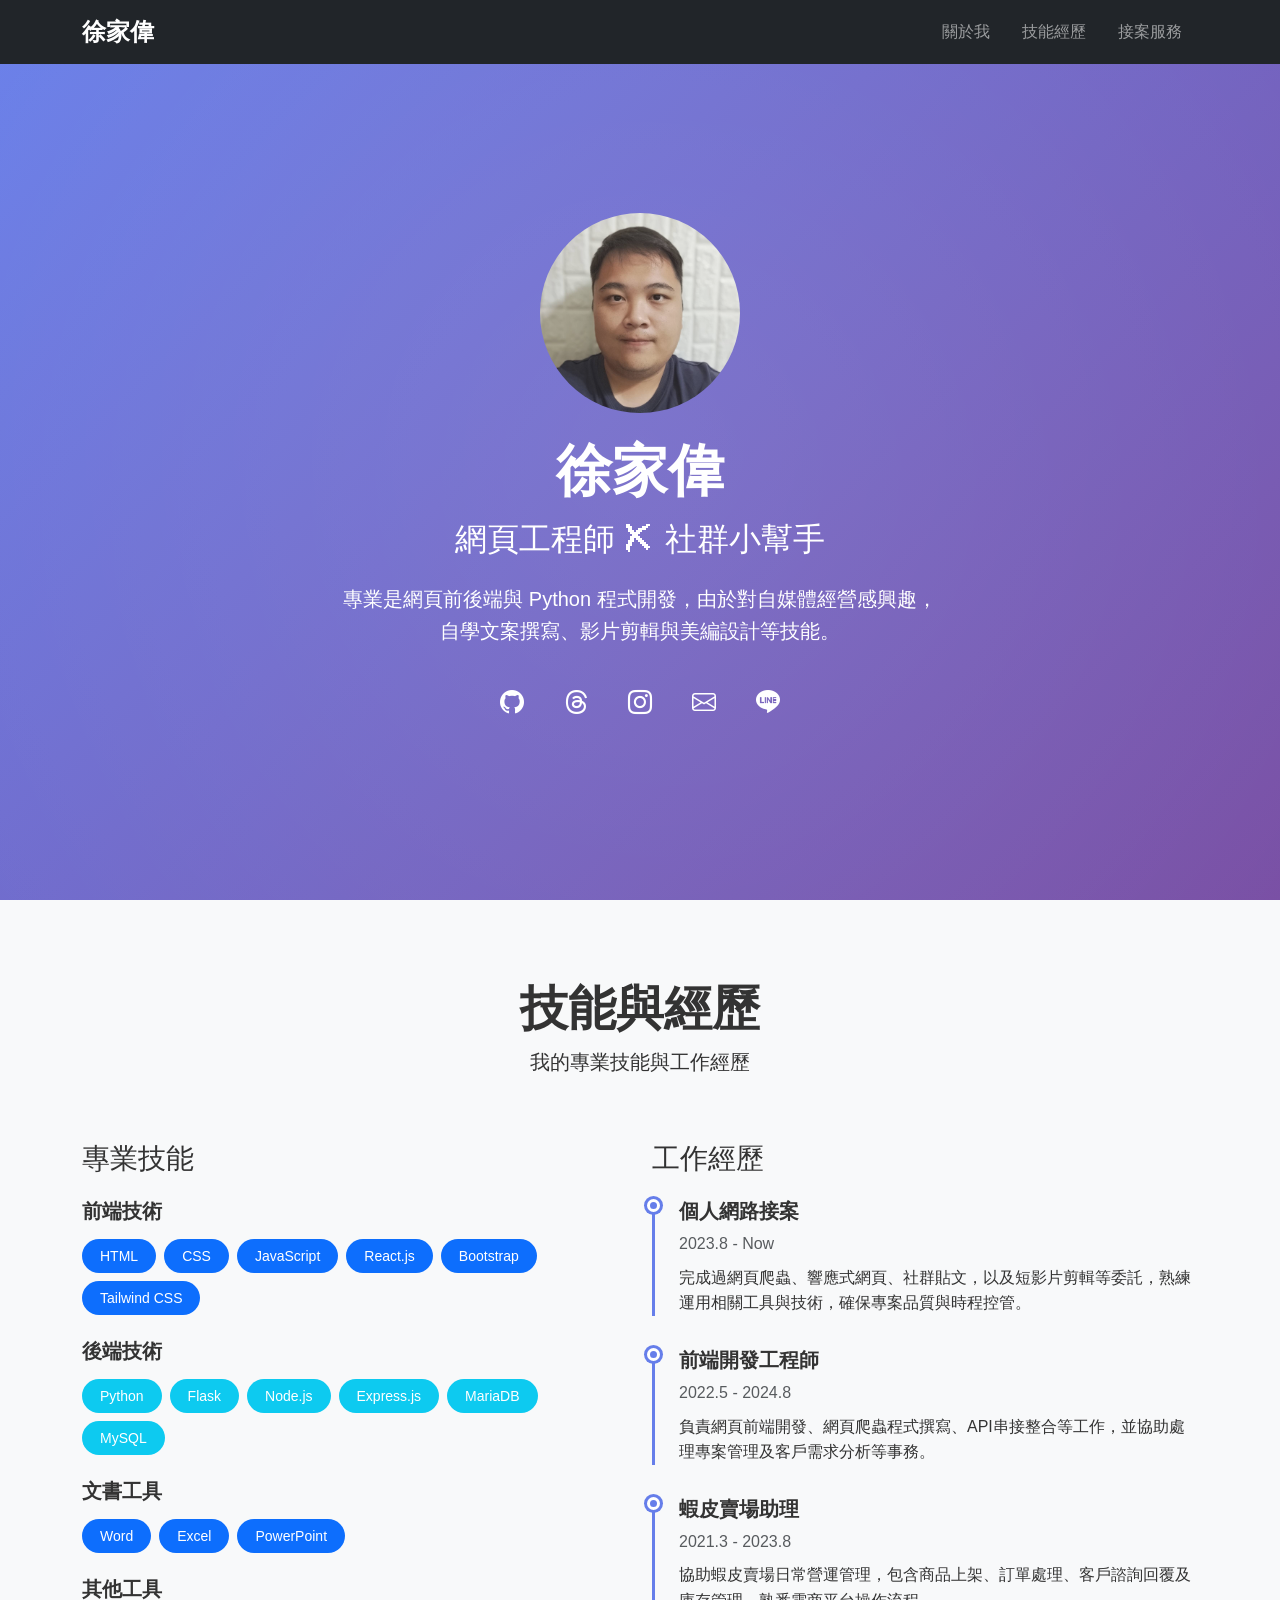
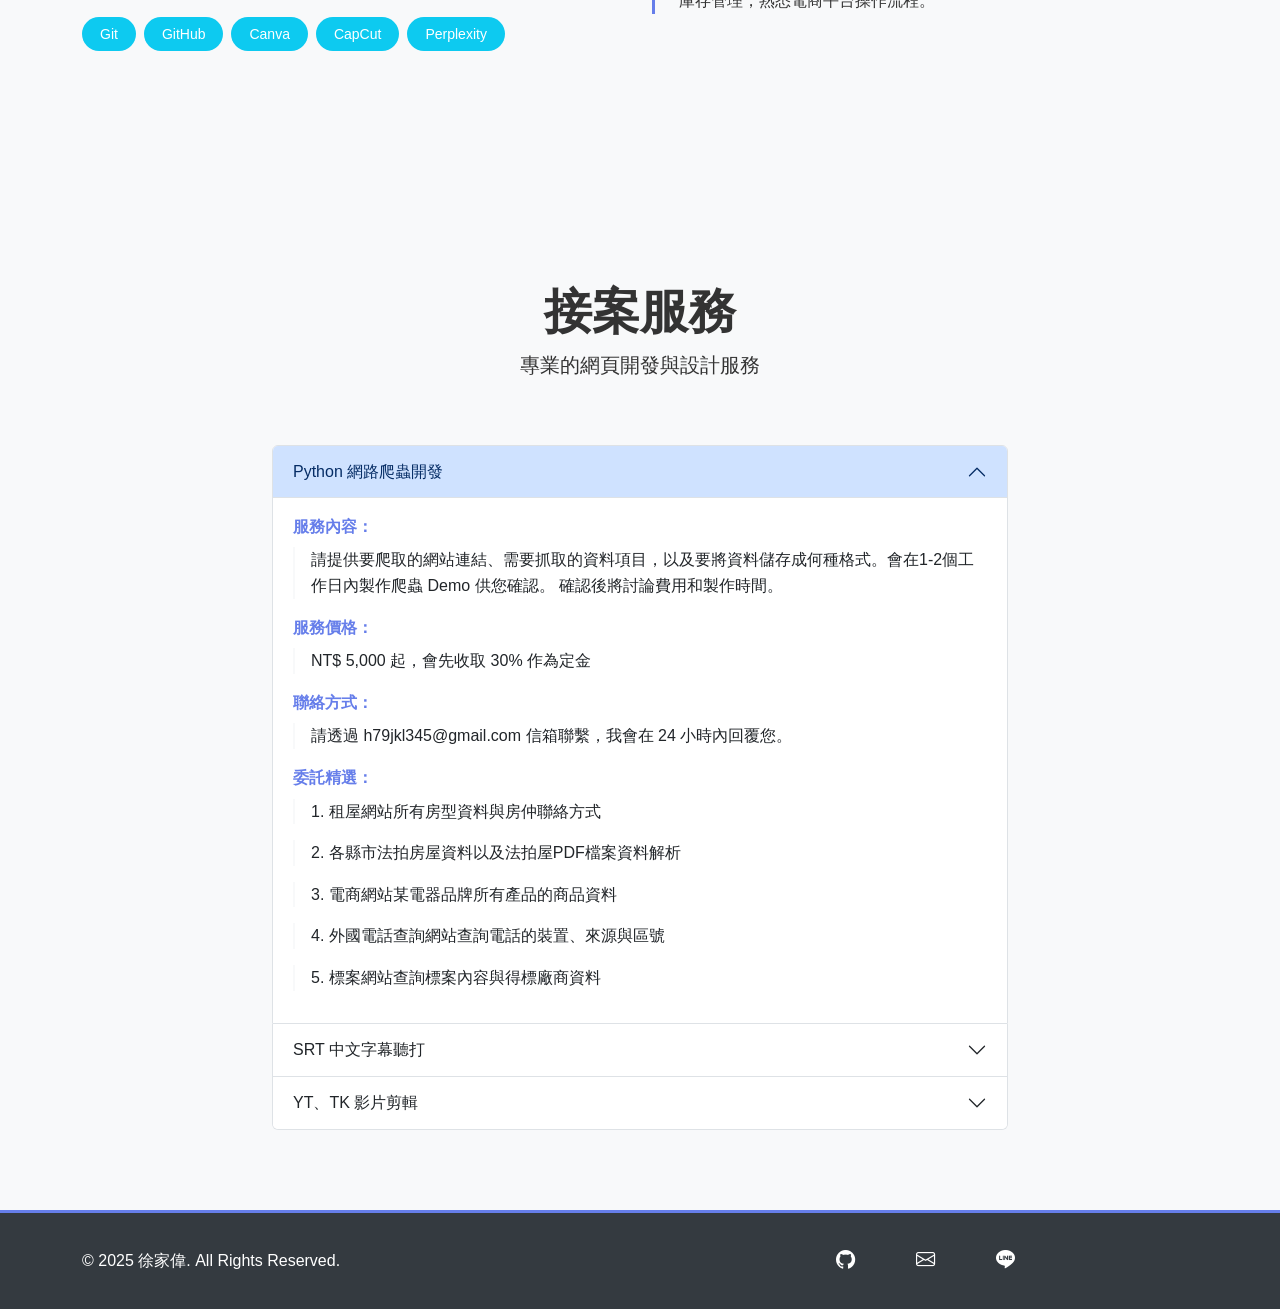
==== commit e8e2f320: "New version of personal website" ====
--- a/index.html
+++ b/index.html
@@ -1,494 +1,444 @@
 <!DOCTYPE html>
-<html lang="en">
+<html lang="zh-TW">
 
 <head>
-  <meta charset="utf-8" />
-  <meta name="viewport" content="width=device-width, initial-scale=1, shrink-to-fit=no" />
-  <meta name="description" content="" />
-  <meta name="author" content="" />
-  <title>徐家偉-XuJiaWei</title>
-  <link rel="icon" type="image/x-icon" href="assets/img/favicon.ico" />
-  <!-- Font Awesome icons (free version)-->
-  <script src="https://use.fontawesome.com/releases/v6.3.0/js/all.js" crossorigin="anonymous"></script>
-  <!-- Google fonts-->
-  <link href="https://fonts.googleapis.com/css?family=Saira+Extra+Condensed:500,700" rel="stylesheet" type="text/css" />
-  <link href="https://fonts.googleapis.com/css?family=Muli:400,400i,800,800i" rel="stylesheet" type="text/css" />
-  <!-- Core theme CSS (includes Bootstrap)-->
-  <link href="css/styles.css" rel="stylesheet" />
+    <!-- 基本 Meta 標籤 -->
+    <meta charset="UTF-8">
+    <meta name="viewport" content="width=device-width, initial-scale=1.0">
+    <meta name="description" content="徐家偉的個人介紹網站">
+    <meta name="keywords" content="網頁工程師,前端開發,社群經營,React,Python,作品集">
+    <meta name="author" content="徐家偉">
+
+    <!-- 網站標題 -->
+    <title>徐家偉 XuJiaWei</title>
+
+    <!-- 外部 CSS 框架 -->
+    <link href="https://cdn.jsdelivr.net/npm/bootstrap@5.3.0/dist/css/bootstrap.min.css" rel="stylesheet">
+    <link rel="stylesheet" href="https://cdn.jsdelivr.net/npm/bootstrap-icons@1.11.0/font/bootstrap-icons.css">
+
+    <!-- 自定義樣式 -->
+    <link rel="stylesheet" href="styles.css">
+
+    <!-- Favicon (可選) -->
+    <link rel="icon" type="image/x-icon" href="/favicon.ico">
 </head>
 
-<body id="page-top">
-  <!-- Navigation-->
-  <nav class="navbar navbar-expand-lg navbar-dark bg-primary fixed-top" id="sideNav">
-    <a class="navbar-brand js-scroll-trigger" href="#page-top">
-      <span class="d-block d-lg-none">徐家偉</span>
-      <span class="d-none d-lg-block">
-        <!-- <img
-            class="img-fluid img-profile rounded-circle mx-auto mb-2"
-            src="assets/img/profile.jpg"
-            alt="..."
-        /> -->
-      </span>
-    </a>
-    <button class="navbar-toggler" type="button" data-bs-toggle="collapse" data-bs-target="#navbarResponsive"
-      aria-controls="navbarResponsive" aria-expanded="false" aria-label="Toggle navigation">
-      <span class="navbar-toggler-icon"></span>
-    </button>
-    <div class="collapse navbar-collapse" id="navbarResponsive">
-      <ul class="navbar-nav">
-        <li class="nav-item">
-          <a class="nav-link js-scroll-trigger" href="#about">個人簡介</a>
-        </li>
-        <li class="nav-item">
-          <a class="nav-link js-scroll-trigger" href="#skills">工作技能</a>
-        </li>
-        <li class="nav-item">
-          <a class="nav-link js-scroll-trigger" href="#crawler"><i class="fa-solid fa-arrow-down"></i> 我的服務項目
-            <i class="fa-solid fa-arrow-down"></i></a>
-        </li>
-        <li class="nav-item">
-          <a class="nav-link js-scroll-trigger" href="#crawler">Python 網路爬蟲</a>
-        </li>
-        <li class="nav-item">
-          <a class="nav-link js-scroll-trigger" href="#listen">SRT 中文字幕聽打</a>
-        </li>
-        <li class="nav-item">
-          <a class="nav-link js-scroll-trigger" href="#video">YT、TK 影片剪輯</a>
-        </li>
-        <li class="nav-item">
-          <a class="nav-link js-scroll-trigger" href="#canva">Canva 美編排版</a>
-        </li>
-      </ul>
-    </div>
-  </nav>
-
-  <!-- 頁面內容-->
-  <div class="container-fluid p-0">
-    <!-- 個人簡介-->
-    <section class="resume-section" id="about">
-      <div class="resume-section-content">
-        <h1 class="mb-3">徐家偉</h1>
-        <div class="subheading mb-5 px-1">
-          資訊工程系學士 · 專職網頁開發 · 業餘美編、剪輯、寫作 ·
-          Line 聯絡請先寄信 · h79jkl345@gmail.com
-        </div>
-        <p class="lead mb-5">
-          我是徐家偉，專長是網頁前後端與 Python
-          程式開發，由於自身對於自媒體經營感興趣，所以自學文案撰寫、影片剪輯與美編設計等技能，並且有經營
-          Instagram、部落格，想觀看文案、圖文等相關作品，可前往我的方格子與
-          Instagram。
-        </p>
-        <div class="social-icons">
-          <a class="btn btn-outline-primary board-0 me-3 mt-3" href="https://github.com/XuJiaWei0812" role="button">
-            <img style="max-width: 32px; max-height: 32px" src="https://favicon.im/github.com?larger=true"
-              alt="github.com favicon" />
-            GitHub
-          </a>
-          <a class="btn btn-outline-primary me-3 mt-3" href="https://www.threads.net/@awu.wusheng" role="button">
-            <img style="max-width: 32px; max-height: 32px" src="https://favicon.im/threads.com"
-              alt="threads.com favicon" />
-            梧笙 WuSheng
-          </a>
-        </div>
-      </div>
+<body>
+    <!-- 導覽列區塊 -->
+    <nav class="navbar navbar-expand-lg navbar-dark bg-dark fixed-top" role="navigation" aria-label="主要導覽">
+        <div class="container">
+            <!-- 品牌標誌 -->
+            <a class="navbar-brand" href="#" aria-label="回到首頁">徐家偉</a>
+
+            <!-- 手機版選單按鈕 -->
+            <button class="navbar-toggler" type="button" data-bs-toggle="collapse" data-bs-target="#navbarNav"
+                aria-controls="navbarNav" aria-expanded="false" aria-label="切換導覽選單">
+                <span class="navbar-toggler-icon"></span>
+            </button>
+
+            <!-- 導覽選單項目 -->
+            <div class="collapse navbar-collapse" id="navbarNav">
+                <ul class="navbar-nav ms-auto">
+                    <li class="nav-item">
+                        <a class="nav-link" href="#about" aria-label="關於我">關於我</a>
+                    </li>
+                    <li class="nav-item">
+                        <a class="nav-link" href="#experience" aria-label="經歷技能">技能經歷</a>
+                    </li>
+                    <!-- <li class="nav-item">
+                        <a class="nav-link" href="#portfolio" aria-label="我的作品">作品展示</a>
+                    </li> -->
+                    <li class="nav-item">
+                        <a class="nav-link" href="#services" aria-label="接案服務">接案服務</a>
+                    </li>
+                </ul>
+            </div>
+        </div>
+    </nav>
+
+    <!-- 主要內容區域 -->
+    <!-- 個人簡介區塊 - 置中版 -->
+    <section id="about" class="hero-section px-4" aria-labelledby="hero-title">
+        <div class="container">
+            <div class="row justify-content-center">
+                <div class="col-lg-8 col-xl-7 text-center">
+                    <!-- 個人頭像 -->
+                    <img src="image/sticker.jpg" class="rounded-circle mb-4" alt="徐家偉的個人頭像" loading="lazy"
+                        style="width: 200px; height: 200px; object-fit: cover;">
+
+                    <!-- 個人資訊 -->
+                    <h1 id="hero-title" class="display-4 fw-bold mb-3">徐家偉</h1>
+                    <h2 class="mb-4 text-subtitle">網頁工程師 ✘ 社群小幫手</h2>
+                    <p class="lead mb-4">
+                        專業是網頁前後端與 Python 程式開發，由於對自媒體經營感興趣，自學文案撰寫、影片剪輯與美編設計等技能。
+                    </p>
+
+                    <!-- 社群媒體連結 -->
+                    <div class="social-links" role="group" aria-label="社群媒體連結">
+                        <a href="https://github.com/XuJiaWei0812" class="text-decoration-none" aria-label="GitHub 個人檔案">
+                            <i class="bi bi-github" aria-hidden="true"></i>
+                        </a>
+                        <a href="https://www.threads.net/@awu.wusheng" class="text-decoration-none"
+                            aria-label="Threads 個人檔案">
+                            <i class="bi bi-threads" aria-hidden="true"></i>
+                        </a>
+                        <a href="https://www.instagram.com/awu.wusheng/" class="text-decoration-none"
+                            aria-label="Instagram 個人檔案">
+                            <i class="bi bi-instagram" aria-hidden="true"></i>
+                        </a>
+                        <a href="mailto:h79jkl345@gmail.com" class="text-decoration-none" aria-label="電子郵件聯絡">
+                            <i class="bi bi-envelope" aria-hidden="true"></i>
+                        </a>
+                        <a href="https://line.me/ti/p/uGTFA87Uiu" class="text-decoration-none" aria-label="Line 好友添加">
+                            <i class="bi bi-line" aria-hidden="true"></i>
+                        </a>
+                    </div>
+                </div>
+            </div>
+        </div>
     </section>
 
-    <hr class="m-0" />
-
-    <!-- 工作技能-->
-    <section class="resume-section" id="skills">
-      <div class="resume-section-content">
-        <h2 class="mb-5">工作技能</h2>
-        <div class="subheading fs-3 fw-bold mb-3">程式設計</div>
-        <ul class="fa-ul mb-4">
-          <li class="mb-2">
-            <span class="fa-li"><i class="fa-brands fa-html5"></i></span>
-            網頁前端 : HTML、CSS、JavaScript、Bootstrap、Tailwind
-            CSS、React、Vue
-          </li>
-          <li class="mb-2">
-            <span class="fa-li"><i class="fa-brands fa-node"></i></span>
-            網頁後端 : Python、Flask、Node.js、Express.js
-          </li>
-          <li class="mb-2">
-            <span class="fa-li"><i class="fa-brands fa-python"></i></span>
-            網頁爬蟲 : Python Requests、Python Selenium
-          </li>
-          <li class="mb-2">
-            <span class="fa-li"><i class="fa-solid fa-database"></i></span>
-            資料庫 : MariaDB、MySQL
-          </li>
-          <li class="mb-2">
-            <span class="fa-li"><i class="fa-brands fa-git"></i></span>
-            版本控制 : Git、GitHub
-          </li>
-          <li class="mb-2">
-            <span class="fa-li"><i class="fa-brands fa-windows"></i></span>
-            作業系統 : Windows、Linux
-          </li>
-        </ul>
-        <div class="subheading fs-3 fw-bold mb-3">其他技能</div>
-        <ul class="fa-ul mb-4">
-          <li class="mb-2">
-            <span class="fa-li"><i class="fa-solid fa-file-signature"></i></span>
-            文書處理 : Word、Excel、PowerPoint
-          </li>
-          <li class="mb-2">
-            <span class="fa-li"><i class="fa-solid fa-clapperboard"></i></span>
-            剪輯工具 : CapCut、DaVinci Resolve
-          </li>
-          <li class="mb-2">
-            <span class="fa-li"><i class="fa-regular fa-image"></i></span>
-            圖片編輯 : Canva
-          </li>
-          <li class="mb-2">
-            <span class="fa-li"><i class="fa-solid fa-robot"></i></span>
-            AI工具 : ChatGPT、Claude
-          </li>
-        </ul>
-      </div>
+
+    <!-- 經歷與專業技能區塊 -->
+    <section id="experience" class="section-padding bg-light px-4" aria-labelledby="experience-title">
+        <div class="container">
+            <!-- 區塊標題 -->
+            <div class="row">
+                <div class="col-12 text-center mb-5">
+                    <h2 id="experience-title" class="display-5 fw-bold">技能與經歷</h2>
+                    <p class="lead">我的專業技能與工作經歷</p>
+                </div>
+            </div>
+
+            <div class="row">
+                <!-- 專業技能區域 -->
+                <div class="col-lg-6 mb-5">
+                    <h3 class="mb-4">專業技能</h3>
+
+                    <!-- 前端技術 -->
+                    <div class="skill-category mb-4">
+                        <p class="h5 fw-bold mb-3">前端技術</p>
+                        <div class="skill-tags">
+                            <span class="badge bg-primary skill-badge">HTML</span>
+                            <span class="badge bg-primary skill-badge">CSS</span>
+                            <span class="badge bg-primary skill-badge">JavaScript</span>
+                            <span class="badge bg-primary skill-badge">React.js</span>
+                            <span class="badge bg-primary skill-badge">Bootstrap</span>
+                            <span class="badge bg-primary skill-badge">Tailwind CSS</span>
+                        </div>
+                    </div>
+
+                    <!-- 後端技術 -->
+                    <div class="skill-category mb-4">
+                        <p class="h5 fw-bold mb-3">後端技術</p>
+                        <div class="skill-tags">
+                            <span class="badge bg-info skill-badge">Python</span>
+                            <span class="badge bg-info skill-badge">Flask</span>
+                            <span class="badge bg-info skill-badge">Node.js</span>
+                            <span class="badge bg-info skill-badge">Express.js</span>
+                            <span class="badge bg-info skill-badge">MariaDB</span>
+                            <span class="badge bg-info skill-badge">MySQL</span>
+                        </div>
+                    </div>
+
+                    <!-- 文書工具 -->
+                    <div class="skill-category mb-4">
+                        <p class="h5 fw-bold mb-3">文書工具</p>
+                        <div class="skill-tags">
+                            <span class="badge bg-primary skill-badge">Word</span>
+                            <span class="badge bg-primary skill-badge">Excel</span>
+                            <span class="badge bg-primary skill-badge">PowerPoint</span>
+                        </div>
+                    </div>
+
+                    <!-- 其他工具 -->
+                    <div class="skill-category">
+                        <p class="h5 fw-bold mb-3">其他工具</p>
+                        <div class="skill-tags">
+                            <span class="badge bg-info skill-badge">Git</span>
+                            <span class="badge bg-info skill-badge">GitHub</span>
+                            <span class="badge bg-info skill-badge">Canva</span>
+                            <span class="badge bg-info skill-badge">CapCut</span>
+                            <span class="badge bg-info skill-badge">Perplexity</span>
+                        </div>
+                    </div>
+                </div>
+
+                <!-- 工作經歷區域 -->
+                <div class="col-lg-6">
+                    <h3 class="mb-4">工作經歷</h3>
+
+                    <!-- 經歷項目 1 -->
+                    <article class="timeline-item">
+                        <p class="h5 fw-bold">個人網路接案</p>
+                        <p class="text-muted mb-2">2023.8 - Now</p>
+                        <p>完成過網頁爬蟲、響應式網頁、社群貼文，以及短影片剪輯等委託，熟練運用相關工具與技術，確保專案品質與時程控管。</p>
+                    </article>
+
+                    <!-- 經歷項目 2 -->
+                    <article class="timeline-item">
+                        <p class="h5 fw-bold">前端開發工程師</p>
+                        <p class="text-muted mb-2">2022.5 - 2024.8</p>
+                        <p>負責網頁前端開發、網頁爬蟲程式撰寫、API串接整合等工作，並協助處理專案管理及客戶需求分析等事務。</p>
+                    </article>
+
+                    <!-- 經歷項目 3 -->
+                    <article class="timeline-item">
+                        <p class="h5 fw-bold">蝦皮賣場助理</p>
+                        <p class="text-muted mb-2">2021.3 - 2023.8</p>
+                        <p>協助蝦皮賣場日常營運管理，包含商品上架、訂單處理、客戶諮詢回覆及庫存管理，熟悉電商平台操作流程。</p>
+                    </article>
+                </div>
+            </div>
+        </div>
     </section>
 
-    <hr class="m-0" />
-
-    <section class="resume-section" id="crawler">
-      <div class="resume-section-content">
-        <h2 class="mb-5">Python 網路爬蟲</h2>
-        <div class="subheading fs-3 fw-bold mb-3">服務流程</div>
-        <ul class="fa-ul mb-4">
-          <li class="mb-1">
-            <span class="fa-li"><i class="fa-solid fa-1"></i></span>
-            請您提供需要爬取的網站連結、所需資料欄位和儲存格式。
-          </li>
-          <li class="mb-1">
-            <span class="fa-li"><i class="fa-solid fa-2"></i></span>
-            我們將在1-2個工作日內製作爬蟲 Demo，用來確認對您需求的理解。
-          </li>
-          <li class="mb-1">
-            <span class="fa-li"><i class="fa-solid fa-3"></i></span>
-            您確認 Demo 符合需求後，我們將討論服務費用和製作時間。
-          </li>
-          <li class="mb-1">
-            <span class="fa-li"><i class="fa-solid fa-4"></i></span>
-            雙方確認沒問題後，先收取服務費用的 30%
-            作為定金，然後開始進行開發。
-          </li>
-          <li class="mb-1">
-            <span class="fa-li"><i class="fa-solid fa-5"></i></span>
-            提供完成後的爬蟲資料給您審核，確認是否有需要修改的地方。
-          </li>
-          <li class="mb-1">
-            <span class="fa-li"><i class="fa-solid fa-6"></i></span>
-            您確認爬蟲程式功能沒問題後，麻煩在 2 天內支付費用，感謝。
-          </li>
-        </ul>
-        <p>
-          備註：除非我方無法完成基本功能，否則定金不予退還。"修改"是需求修改，最多提供
-          2 次修改，"修正"是錯誤修正，修正不限次數。
-          若是原需求已經達成，卻持續提出超出原需求的要求，我方將視為該案件已完成。
-        </p>
-        <div class="subheading fs-3 fw-bold mb-3">委託範例</div>
-        <p class="mb-4">
-          我要爬取的網站是
-          https://example.com/(這只是個範例)
-          ，請在網站中的「全文查詢」欄搜尋「新建工程」「統包工程」，標案種類選擇「決標」，排序欄位選擇「招標公告日期」
-          ，「查詢範圍」選擇「113年1至12月」、「112年1至12月」並按「查詢」後
-          ，會有查詢結果。請把每一個項次的查詢結果按「檢視」後開啟分頁，把「標案名稱」、「得標廠商」、「決標金額」、「單位名稱」、「單位縣市」、「決標日期」
-          、「得標廠商電話」、「決標連結」儲存在 Excel 上。
-        </p>
-        <div class="subheading fs-3 fw-bold mb-3">服務價格</div>
-        <ul class="fa-ul mb-4">
-          <li class="mb-1">
-            <span class="fa-li"><i class="fas fa-check"></i></span>
-            基本價 5000 台幣，但會依照案件難易度進行價格調整
-          </li>
-        </ul>
-        <div class="subheading fs-3 fw-bold mb-3">作品展示</div>
-        <p>保密問題，無法提供程式碼，但可直接詢問製作過程</p>
-        <ul class="fa-ul mb-3">
-          <li class="mb-1">
-            <span class="fa-li"><i class="fa-solid fa-file"></i></span>
-            租屋網站所有房型資料與房仲聯絡方式
-          </li>
-          <li class="mb-1">
-            <span class="fa-li"><i class="fa-solid fa-file"></i></span>
-            各縣市法拍房屋資料以及法拍屋PDF檔案資料解析
-          </li>
-          <li class="mb-1">
-            <span class="fa-li"><i class="fa-solid fa-file"></i></span>
-            電商網站某電器品牌所有產品的商品資料
-          </li>
-          <li class="mb-1">
-            <span class="fa-li"><i class="fa-solid fa-file"></i></span>
-            電商網站所有貓砂產品的商品資料
-          </li>
-          <li class="mb-1">
-            <span class="fa-li"><i class="fa-solid fa-file"></i></span>
-            外國電話查詢網站查詢電話的裝置、來源與區號
-          </li>
-          <li class="mb-1">
-            <span class="fa-li"><i class="fa-solid fa-file"></i></span>
-            標案網站查詢標案內容與得標廠商資料
-          </li>
-        </ul>
-      </div>
+    <!-- 作品集區塊 -->
+    <!-- <section id="portfolio" class="section-padding" aria-labelledby="portfolio-title">
+        <div class="container">
+            <div class="row">
+                <div class="col-12 text-center mb-5">
+                    <h2 id="portfolio-title" class="display-5 fw-bold">我的作品</h2>
+                    <p class="lead">精選專案作品展示</p>
+                </div>
+            </div>
+
+            <div class="row" role="grid">
+                <div class="col-md-6 col-lg-4 mb-4" role="gridcell">
+                    <article class="card h-100 portfolio-card">
+                        <img src="image/portfolio01.jpg" class="card-img-top" alt="線上訂車網站專案截圖" loading="lazy">
+                        <div class="card-body">
+                            <h3 class="card-title h5">線上訂車網站</h3>
+                            <p class="card-text">使用 HTML、CSS、JS 開發的線上訂車網站，包含車輛展示、訂車表單、金流串接等完整功能頁面。採用響應式設計，支援多裝置瀏覽。
+                            </p>
+                        </div>
+                    </article>
+                </div>
+            </div>
+        </div>
+    </section> -->
+
+    <!-- 接案服務說明區塊 -->
+    <section id="services" class="section-padding bg-light px-4" aria-labelledby="services-title">
+        <div class="container">
+            <!-- 區塊標題 -->
+            <div class="row">
+                <div class="col-12 text-center mb-5">
+                    <h2 id="services-title" class="display-5 fw-bold">接案服務</h2>
+                    <p class="lead">專業的網頁開發與設計服務</p>
+                </div>
+            </div>
+
+            <!-- 服務項目手風琴 -->
+            <div class="row">
+                <div class="col-lg-8 mx-auto">
+                    <div class="accordion" id="servicesAccordion" role="tablist">
+
+                        <!-- 服務項目 1: Python 網路爬蟲開發 -->
+                        <div class="accordion-item">
+                            <h3 class="accordion-header" id="headingOne">
+                                <button class="accordion-button" type="button" data-bs-toggle="collapse"
+                                    data-bs-target="#collapseOne" aria-expanded="true" aria-controls="collapseOne"
+                                    role="tab">
+                                    Python 網路爬蟲開發
+                                </button>
+                            </h3>
+                            <div id="collapseOne" class="accordion-collapse collapse show" aria-labelledby="headingOne"
+                                data-bs-parent="#servicesAccordion" role="tabpanel">
+                                <div class="accordion-body">
+                                    <dl class="service-details">
+                                        <dt>服務內容：</dt>
+                                        <dd>請提供要爬取的網站連結、需要抓取的資料項目，以及要將資料儲存成何種格式。會在1-2個工作日內製作爬蟲 Demo 供您確認。
+                                            確認後將討論費用和製作時間。</dd>
+
+                                        <dt>服務價格：</dt>
+                                        <dd>NT$ 5,000 起，會先收取 30% 作為定金</dd>
+
+                                        <dt>聯絡方式：</dt>
+                                        <dd>請透過 h79jkl345@gmail.com 信箱聯繫，我會在 24 小時內回覆您。</dd>
+
+                                        <dt>委託精選：</dt>
+                                        <dd>1. 租屋網站所有房型資料與房仲聯絡方式</dd>
+                                        <dd>2. 各縣市法拍房屋資料以及法拍屋PDF檔案資料解析</dd>
+                                        <dd>3. 電商網站某電器品牌所有產品的商品資料</dd>
+                                        <dd>4. 外國電話查詢網站查詢電話的裝置、來源與區號</dd>
+                                        <dd>5. 標案網站查詢標案內容與得標廠商資料</dd>
+                                    </dl>
+                                </div>
+                            </div>
+                        </div>
+
+                        <!-- 服務項目 2: SRT 中文字幕聽打 -->
+                        <div class="accordion-item">
+                            <h3 class="accordion-header" id="headingTwo">
+                                <button class="accordion-button collapsed" type="button" data-bs-toggle="collapse"
+                                    data-bs-target="#collapseTwo" aria-expanded="false" aria-controls="collapseTwo"
+                                    role="tab">
+                                    SRT 中文字幕聽打
+                                </button>
+                            </h3>
+                            <div id="collapseTwo" class="accordion-collapse collapse" aria-labelledby="headingTwo"
+                                data-bs-parent="#servicesAccordion" role="tabpanel">
+                                <div class="accordion-body">
+                                    <dl class="service-details">
+                                        <dt>服務內容：</dt>
+                                        <dd>請透過 Google 雲端上傳影片素材，討論並確認用字需求、音訊品質、時間及報價。完成後提供 SRT 或逐字稿供您審核修正。</dd>
+
+                                        <dt>服務價格：</dt>
+                                        <dd>1. SRT檔案 1分鐘 40 台幣 (中文)</dd>
+                                        <dd>2. 逐字稿 1分鐘 30 台幣 (中文)</dd>
+
+                                        <dt>聯絡方式：</dt>
+                                        <dd>請透過 h79jkl345@gmail.com 信箱聯繫，我會在 24 小時內回覆您。</dd>
+
+                                        <dt>委託精選：</dt>
+                                        <dd>
+                                            <span>1.</span>
+                                            <a href="https://youtu.be/nAtujJm5PNc?si=9e7jjyu8WjbeJ9cZ" class="link-dark"
+                                                target="_blank">
+                                                【Joeman】9999元的奢華吃到飽對決369元的平價吃到飽【Joe是要對決S2】Ep95
+                                            </a>
+                                        </dd>
+                                        <dd>
+                                            <span>2.</span>
+                                            <a href="https://youtu.be/ZFIbYRhg51Q?si=QQN1MVUrN1SW_g3N" class="link-dark"
+                                                target="_blank">
+                                                【Joeman】2580元的奢華肉乾對決320元的平價肉乾【Joe是要對決S2】Ep92
+                                            </a>
+                                        </dd>
+                                        <dd>
+                                            <span>3.</span>
+                                            <a href="https://youtu.be/-O6KrLArJVw?si=ENCqAo39z3F-96rD" class="link-dark"
+                                                target="_blank">
+                                                【單車悠遊彰化苗木之鄉｜永靖巡禮超讚行程滿滿滿【LindaLovesCycling】
+                                            </a>
+                                        </dd>
+                                        <dd>
+                                            <span>4.</span>
+                                            <a href="https://youtu.be/pcpTMlbo86Q?si=Un8v4jJqIBPGbxOq" class="link-dark"
+                                                target="_blank">
+                                                《翻岳2》搭乘藏王纜車去看樹冰大軍🌲｜來銀山溫泉當神隱少女♨️
+                                            </a>
+                                        </dd>
+                                        <dd>
+                                            <span>5.</span>
+                                            <a href="https://youtu.be/aG0pRJRTMAg?si=NTaQ6DaTuYJa8YMY" class="link-dark"
+                                                target="_blank">
+                                                〖卡特〗揭秘頻道”20萬Q&A”有人離職了嗎？！為什麼有新成員的加入...！
+                                            </a>
+                                        </dd>
+                                    </dl>
+                                </div>
+                            </div>
+                        </div>
+
+                        <!-- 服務項目 3: YT、TK 短影片剪輯 -->
+                        <div class="accordion-item">
+                            <h3 class="accordion-header" id="headingThree">
+                                <button class="accordion-button collapsed" type="button" data-bs-toggle="collapse"
+                                    data-bs-target="#collapseThree" aria-expanded="false" aria-controls="collapseThree"
+                                    role="tab">
+                                    YT、TK 影片剪輯
+                                </button>
+                            </h3>
+                            <div id="collapseThree" class="accordion-collapse collapse" aria-labelledby="headingThree"
+                                data-bs-parent="#servicesAccordion" role="tabpanel">
+                                <div class="accordion-body">
+                                    <dl class="service-details">
+                                        <dt>服務內容：</dt>
+                                        <dd>請您透過 Google 雲端空間上傳剪輯所需的影片、圖片、音樂等素材。討論並確認剪輯需求、素材、製作時間及服務報價。</dd>
+
+                                        <dt>服務價格：</dt>
+                                        <dd>1. 短影片 : 0秒~30秒 300台幣、31秒~60秒 500台幣、61秒~90秒 700台幣、91秒~120秒 900台幣</dd>
+                                        <dd>2. 長影片 : 1分鐘 300 台幣 (5分鐘以上算長影片)</dd>
+                                        <dd>3. 純字幕 : 1分鐘 100 台幣</dd>
+
+                                        <dt>聯絡方式：</dt>
+                                        <dd>請透過 h79jkl345@gmail.com 信箱聯繫，我會在 24 小時內回覆您。</dd>
+
+                                        <dt>委託精選：</dt>
+                                        <dd>
+                                            <span>1.</span>
+                                            <a href="https://drive.google.com/file/d/1aO4wu6loYxnPoXxKL_tir53Qa9yr41Bm/view"
+                                                class="link-dark" target="_blank">
+                                                BR電商(TikTok) 電商市場競爭解法
+                                            </a>
+                                        </dd>
+                                        <dd>
+                                            <span>2.</span>
+                                            <a href="https://drive.google.com/file/d/1_mHoqVsYP_aYX_h-3M3Wja6jahINfm7Q/view"
+                                                class="link-dark" target="_blank">
+                                                BR電商(TikTok) 蝦皮中小賣家陣亡
+                                            </a>
+                                        </dd>
+                                        <dd>
+                                            <span>3.</span>
+                                            <a href="https://drive.google.com/file/d/1REF8NK8EbR0mFB0Osl1iph7hU8OPp2dd/view"
+                                                class="link-dark" target="_blank">
+                                                BR電商(TikTok) 電商創業要多少錢】
+                                            </a>
+                                        </dd>
+                                        <dd>
+                                            <span>4.</span>
+                                            <a href="https://drive.google.com/file/d/1PGUARyuic1TP3BpJYysJefXMSVRx3zXl/view"
+                                                class="link-dark" target="_blank">
+                                                2023 新青安貸款
+                                            </a>
+                                        </dd>
+                                        <dd>
+                                            <span>5.</span>
+                                            <a href="https://drive.google.com/file/d/129f9-ob-LICPK7FpPy-swWYsx3xdNXY3/view"
+                                                class="link-dark" target="_blank">
+                                                6個新手買房重點
+                                            </a>
+                                        </dd>
+                                    </dl>
+                                </div>
+                            </div>
+                        </div>
+                    </div>
+                </div>
+            </div>
+        </div>
     </section>
-
-    <hr class="m-0" />
-
-    <!-- 字幕聽打服務-->
-    <section class="resume-section" id="listen">
-      <div class="resume-section-content">
-        <h2 class="mb-5">SRT 中文字幕聽打</h2>
-        <div class="subheading fs-3 fw-bold mb-3">服務流程</div>
-        <ul class="fa-ul mb-4">
-          <li class="mb-1">
-            <span class="fa-li"><i class="fa-solid fa-1"></i></span>
-            請您透過 Google 雲端空間上傳需要聽打的影片素材。
-          </li>
-          <li class="mb-1">
-            <span class="fa-li"><i class="fa-solid fa-2"></i></span>
-            討論並確認用字需求、音訊品質、製作時間及服務報價。
-          </li>
-          <li class="mb-1">
-            <span class="fa-li"><i class="fa-solid fa-3"></i></span>
-            雙方確認沒問題後，先收取服務費用的 30%
-            作為定金，然後開始進行聽打。
-          </li>
-          <li class="mb-1">
-            <span class="fa-li"><i class="fa-solid fa-4"></i></span>
-            提供完成後的SRT或逐字稿給您審核，確認是否有錯誤需要修正。
-          </li>
-          <li class="mb-1">
-            <span class="fa-li"><i class="fa-solid fa-5"></i></span>
-            您確認SRT或逐字稿沒問題後，麻煩在 2 天內支付費用，感謝。
-          </li>
-        </ul>
-        <p>
-          備註 : 服務費用超過 1000 台幣，才需要先支付 30%
-          的服務費用作為定金。服務費用未超過 1000 台幣，則可以等完成後再支付。
-        </p>
-        <div class="subheading fs-3 fw-bold mb-3">服務價格</div>
-        <ul class="fa-ul mb-4">
-          <li class="mb-1">
-            <span class="fa-li"><i class="fa-solid fa-1"></i></span>
-            SRT檔案 1分鐘 40 台幣 (中文)
-          </li>
-          <li class="mb-1">
-            <span class="fa-li"><i class="fa-solid fa-2"></i></span>
-            逐字稿 1分鐘 30 台幣 (中文)
-          </li>
-        </ul>
-        <p>
-          備註 :
-          如果您的音訊品質良好、有提供講稿文檔，或是繳交時間不趕的話，價格方面都可以提供優惠。
-        </p>
-        <div class="subheading fs-3 fw-bold mb-3">作品展示</div>
-        <ul class="fa-ul mb-4">
-          <li class="mb-2">
-            <span class="fa-li"><i class="fa-solid fa-file"></i></span>
-            <a href="https://www.youtube.com/watch?v=nAtujJm5PNc"
-              target="_blank">【Joeman】9999元的奢華吃到飽對決369元的平價吃到飽【Joe是要對決S2】Ep95</a>
-          </li>
-          <li class="mb-2">
-            <span class="fa-li"><i class="fa-solid fa-file"></i></span>
-            <a href="https://youtu.be/ZFIbYRhg51Q?si=9cn50IbiA8D-_D3d"
-              target="_blank">【Joeman】2580元的奢華肉乾對決320元的平價肉乾【Joe是要對決S2】Ep92</a>
-          </li>
-          <li class="mb-2">
-            <span class="fa-li"><i class="fa-solid fa-file"></i></span>
-            <a href="https://youtu.be/-O6KrLArJVw?si=_WnDtsnsrzUuVtmo"
-              target="_blank">單車悠遊彰化苗木之鄉｜永靖巡禮超讚行程滿滿滿【LindaLovesCycling】</a>
-          </li>
-          <li class="mb-2">
-            <span class="fa-li"><i class="fa-solid fa-file"></i></span>
-            <a href="https://youtu.be/pVycYEfJBwY?si=yWkp9u3VyhNQMXSF"
-              target="_blank">18個品牌搶先看！2023台北國際自行車展吸睛新品Topeak/GIANT/ACER/VB</a>
-          </li>
-          <li class="mb-2">
-            <span class="fa-li"><i class="fa-solid fa-file"></i></span>
-            <a href="https://youtu.be/pcpTMlbo86Q?si=GLR7q94HUg_H5IhY"
-              target="_blank">《翻岳2》搭乘藏王纜車去看樹冰大軍🌲｜來銀山溫泉當神隱少女♨️</a>
-          </li>
-          <li class="mb-2">
-            <span class="fa-li"><i class="fa-solid fa-file"></i></span>
-            <a href="https://youtu.be/EH-dY7tyAko?si=L_PKi9YvlHsaP74B" target="_blank">《翻岳》日本登山 |
-              擔心登山遇到熊，下飛機直奔日本登山裝備店！</a>
-          </li>
-          <li class="mb-2">
-            <span class="fa-li"><i class="fa-solid fa-file"></i></span>
-            <a href="https://youtu.be/aG0pRJRTMAg?si=C1C9pAMdxisw4T-K" target="_blank">〖卡特〗揭秘頻道”20萬Q&A”有人離職了嗎？！</a>
-          </li>
-          <li class="mb-2">
-            <span class="fa-li"><i class="fa-solid fa-file"></i></span>
-            <a href="https://youtu.be/7vRkkBQpRqI?si=I0fjAdcghqgOuI1-"
-              target="_blank">〖卡特〗公開「百萬YouTuber助理」原來小吳有這些怪癖？</a>
-          </li>
-        </ul>
-      </div>
-    </section>
-
-    <hr class="m-0" />
-
-    <!-- 影片剪輯服務-->
-    <section class="resume-section" id="video">
-      <div class="resume-section-content">
-        <h2 class="mb-5">YT、TK 影片剪輯</h2>
-        <div class="subheading fs-3 fw-bold mb-3">服務流程</div>
-        <ul class="fa-ul mb-4">
-          <li class="mb-1">
-            <span class="fa-li"><i class="fa-solid fa-1"></i></span>
-            請您透過 Google 雲端空間上傳剪輯所需的影片、圖片、音樂等素材。
-          </li>
-          <li class="mb-1">
-            <span class="fa-li"><i class="fa-solid fa-2"></i></span>
-            討論並確認剪輯需求、素材、製作時間及服務報價。
-          </li>
-          <li class="mb-1">
-            <span class="fa-li"><i class="fa-solid fa-3"></i></span>
-            雙方確認沒問題後，先收取服務費用的 30%
-            作為定金，然後開始進行剪輯。
-          </li>
-          <li class="mb-1">
-            <span class="fa-li"><i class="fa-solid fa-4"></i></span>
-            提供第一版剪輯給您審核，可進行最多 2 次的修改。
-          </li>
-          <li class="mb-1">
-            <span class="fa-li"><i class="fa-solid fa-5"></i></span>
-            您確認剪輯成品沒問題後，麻煩在 2 天內支付費用，感謝。
-          </li>
-        </ul>
-        <p>
-          備註 : 服務費用超過 1000 台幣，需要先支付 30%
-          的服務費用作為定金。服務費用未超過 1000 台幣，則可以等完成後再支付。
-        </p>
-        <div class="subheading fs-3 fw-bold mb-3">服務價格</div>
-        <ul class="fa-ul mb-4">
-          <li class="mb-1">
-            <span class="fa-li"><i class="fa-solid fa-1"></i></span>
-            短影片 : 0秒~30秒 300台幣、31秒~60秒 500台幣、61秒~90秒 700台幣、91秒~120秒 900台幣
-          </li>
-          <li class="mb-1">
-            <span class="fa-li"><i class="fa-solid fa-2"></i></span>
-            長影片 : 1分鐘 300 台幣 (5分鐘以上算長影片)
-          </li>
-          <li class="mb-1">
-            <span class="fa-li"><i class="fa-solid fa-3"></i></span>
-            純字幕 : 1分鐘 100 台幣
-          </li>
-        </ul>
-        <p>
-          備註 :
-          使用的剪輯軟體是"CapCut"，以上價格不含特效字卡製作(只使用內建特效字卡)、動畫製作以及影片封面。
-        </p>
-        <div class="subheading fs-3 fw-bold mb-3">作品展示</div>
-        <ul class="fa-ul mb-4">
-          <li class="mb-2">
-            <span class="fa-li"><i class="fa-solid fa-file"></i></span>
-            <a href="https://drive.google.com/file/d/1aO4wu6loYxnPoXxKL_tir53Qa9yr41Bm/view?usp=drive_link"
-              target="_blank">BR電商(TikTok) 電商市場競爭解法
-            </a>
-          </li>
-          <li class="mb-2">
-            <span class="fa-li"><i class="fa-solid fa-file"></i></span>
-            <a href="https://drive.google.com/file/d/1_mHoqVsYP_aYX_h-3M3Wja6jahINfm7Q/view?usp=drive_link"
-              target="_blank">BR電商(TikTok) 蝦皮中小賣家陣亡</a>
-          </li>
-          <li class="mb-2">
-            <span class="fa-li"><i class="fa-solid fa-file"></i></span>
-            <a href="https://drive.google.com/file/d/1REF8NK8EbR0mFB0Osl1iph7hU8OPp2dd/view?usp=drive_link"
-              target="_blank">BR電商(TikTok) 電商創業要多少錢
-            </a>
-          </li>
-          <li class="mb-2">
-            <span class="fa-li"><i class="fa-solid fa-file"></i></span>
-            <a href="https://drive.google.com/file/d/1m_V8QRHvwtzmWwMDT7KWWRm8XzZ3l6pz/view?usp=drive_link"
-              target="_blank">BR電商(TikTok) 電商價值累積醞釀</a>
-          </li>
-          <li class="mb-2">
-            <span class="fa-li"><i class="fa-solid fa-file"></i></span>
-            <a href="https://drive.google.com/file/d/1PGUARyuic1TP3BpJYysJefXMSVRx3zXl/view?usp=drive_link"
-              target="_blank">2023新青安貸款</a>
-          </li>
-          <li class="mb-2">
-            <span class="fa-li"><i class="fa-solid fa-file"></i></span>
-            <a href="https://drive.google.com/file/d/129f9-ob-LICPK7FpPy-swWYsx3xdNXY3/view?usp=drive_link"
-              target="_blank">買房重點</a>
-          </li>
-        </ul>
-      </div>
-    </section>
-
-    <hr class="m-0" />
-
-    <!-- Canva 美編排版-->
-    <section class="resume-section" id="canva">
-      <div class="resume-section-content">
-        <h2 class="mb-5">Canva 美編排版</h2>
-        <div class="subheading fs-3 fw-bold mb-3">服務流程</div>
-        <ul class="fa-ul mb-4">
-          <li class="mb-1">
-            <span class="fa-li"><i class="fa-solid fa-1"></i></span>
-            討論並確認排版的風格需求、製作時間及服務報價。
-          </li>
-          <li class="mb-1">
-            <span class="fa-li"><i class="fa-solid fa-2"></i></span>
-            請您透過 Google 雲端空間上傳排版所需的文字、圖像等素材。
-          </li>
-          <li class="mb-1">
-            <span class="fa-li"><i class="fa-solid fa-3"></i></span>
-            雙方確認沒問題後，先收取服務費用的 30%
-            作為定金，然後開始進行設計。
-          </li>
-          <li class="mb-1">
-            <span class="fa-li"><i class="fa-solid fa-4"></i></span>
-            提供第一版給您審核，可進行最多 2 次的修改。
-          </li>
-          <li class="mb-1">
-            <span class="fa-li"><i class="fa-solid fa-5"></i></span>
-            您確認成品沒問題後，麻煩在 2 天內支付費用，感謝。
-          </li>
-        </ul>
-        <p>
-          備註 : 服務費用超過 1000 台幣，需要先支付 30%
-          的服務費用作為定金。服務費用未超過 1000 台幣，則可以等完成後再支付。
-        </p>
-        <div class="subheading fs-3 fw-bold mb-3">服務價格</div>
-        <ul class="fa-ul mb-4">
-          <li class="mb-1">
-            <span class="fa-li"><i class="fa-solid fa-1"></i></span>
-            社群圖文 600 台幣
-          </li>
-          <li class="mb-1">
-            <span class="fa-li"><i class="fa-solid fa-2"></i></span>
-            名片卡片 1200 台幣
-          </li>
-          <li class="mb-1">
-            <span class="fa-li"><i class="fa-solid fa-3"></i></span>
-            蝦皮首圖 200 台幣
-          </li>
-        </ul>
-        <p>
-          備註 :
-          本服務不提供印刷服務，但會匯出適合印刷使用的格式。
-        </p>
-        <div class="subheading fs-3 fw-bold mb-3">作品展示</div>
-        <ul class="fa-ul mb-4">
-          <li class="mb-2">
-            <span class="fa-li"><i class="fa-solid fa-file"></i></span>
-            <a href="https://drive.google.com/drive/folders/14i-iKPlWG4XPNviRJKew8-yT5cqo4wFh?usp=drive_link"
-              target="_blank">
-              Google 雲端空間
-            </a>
-          </li>
-        </ul>
-      </div>
-    </section>
-  </div>
-  <!-- Bootstrap core JS-->
-  <script src="https://cdn.jsdelivr.net/npm/bootstrap@5.2.3/dist/js/bootstrap.bundle.min.js"></script>
-  <!-- Core theme JS-->
-  <script src="js/scripts.js"></script>
+    </main>
+
+    <!-- 網站頁尾 -->
+    <footer class="py-4" role="contentinfo">
+        <div class="container">
+            <div class="row align-items-center">
+                <!-- 版權聲明 -->
+                <div class="col-md-6">
+                    <p class="mb-0">&copy; 2025 徐家偉. All Rights Reserved.</p>
+                </div>
+
+                <!-- 頁尾社群連結 -->
+                <div class="col-md-6 text-md-end">
+                    <div class="social-links" role="group" aria-label="頁尾社群媒體連結">
+                        <a href="https://github.com/XuJiaWei0812" class="text-white text-decoration-none me-3"
+                            aria-label="GitHub">
+                            <i class="bi bi-github" aria-hidden="true"></i>
+                        </a>
+                        <a href="mailto:h79jkl345@gmail.com" class="text-white text-decoration-none me-3"
+                            aria-label="Email">
+                            <i class="bi bi-envelope" aria-hidden="true"></i>
+                        </a>
+                        <a href="https://line.me/ti/p/uGTFA87Uiu" class="text-white text-decoration-none"
+                            aria-label="Line">
+                            <i class="bi bi-line" aria-hidden="true"></i>
+                        </a>
+                    </div>
+                </div>
+            </div>
+        </div>
+    </footer>
+
+    <!-- JavaScript 檔案載入 -->
+    <!-- Bootstrap 框架 JavaScript -->
+    <script src="https://cdn.jsdelivr.net/npm/bootstrap@5.3.0/dist/js/bootstrap.bundle.min.js"></script>
+
+    <!-- 自定義功能 JavaScript -->
+    <script src="script.js"></script>
 </body>
 
 </html>
--- a/styles.css
+++ b/styles.css
@@ -0,0 +1,544 @@
+/* ===================================
+   CSS 自定義變數定義
+   =================================== */
+:root {
+    /* 主要顏色配置 */
+    --primary-gradient: linear-gradient(135deg, #667eea 0%, #764ba2 100%);
+    --primary-blue: #667eea;
+    --primary-purple: #764ba2;
+    --accent-gold: #ffd700;
+    
+    /* 灰階顏色 */
+    --dark-bg: #343a40;
+    --light-bg: #f8f9fa;
+    --text-muted: #6c757d;
+    
+    /* 間距設定 */
+    --section-padding: 80px;
+    --section-padding-mobile: 60px;
+    
+    /* 動畫時間 */
+    --transition-fast: 0.3s;
+    --transition-normal: 0.6s;
+    
+    /* 陰影效果 */
+    --box-shadow-light: 0 2px 10px rgba(0, 0, 0, 0.1);
+    --box-shadow-hover: 0 10px 25px rgba(0, 0, 0, 0.15);
+}
+
+/* ===================================
+   基礎樣式重置與設定
+   =================================== */
+
+/* 確保平滑滾動 */
+html {
+    scroll-behavior: smooth;
+    font-size: 16px; /* 基準字體大小 */
+}
+
+/* 基礎 body 設定 */
+body {
+    font-family: -apple-system, BlinkMacSystemFont, 'Segoe UI', Roboto, 'Helvetica Neue', Arial, sans-serif;
+    line-height: 1.6;
+    color: #333;
+}
+
+/* 移除 focus 時的預設外框，但保持可訪問性 */
+*:focus {
+    outline: 2px solid var(--primary-blue);
+    outline-offset: 2px;
+}
+
+/* ===================================
+   版面配置樣式
+   =================================== */
+
+/* 主要區塊間距 */
+.section-padding {
+    padding: var(--section-padding) 0;
+}
+
+/* Hero Section - 首頁橫幅區域 */
+.hero-section {
+    background: var(--primary-gradient);
+    color: white;
+    padding: 120px 0 var(--section-padding) 0; /* 上方多留空間給固定導覽列 */
+    min-height: 100vh;
+    display: flex;
+    align-items: center;
+    position: relative;
+    overflow: hidden;
+}
+
+/* Hero Section 置中版本優化 */
+.hero-section .text-center {
+    max-width: none; /* 移除最大寬度限制 */
+}
+
+/* 置中時的段落文字對齊 */
+.hero-section .lead {
+    max-width: 600px; /* 限制段落寬度避免太寬 */
+    margin-left: auto;
+    margin-right: auto;
+}
+
+/* 社群連結在置中版本的調整 */
+.hero-section .social-links {
+    justify-content: center;
+    margin-top: 2rem;
+}
+
+
+/* 或者針對大螢幕調整左側欄位寬度 */
+@media (min-width: 992px) {
+    .hero-section .col-lg-6:first-child {
+        flex: 0 0 auto;
+        width: 40%; /* 縮小頭像區域 */
+    }
+    
+    .hero-section .col-lg-6:last-child {
+        flex: 0 0 auto;
+        width: 60%; /* 擴大文字區域 */
+    }
+}
+
+/* Hero Section 裝飾效果 */
+.hero-section::before {
+    content: '';
+    position: absolute;
+    top: -50%;
+    right: -50%;
+    width: 200%;
+    height: 200%;
+    background: radial-gradient(circle, rgba(255, 255, 255, 0.1) 0%, transparent 70%);
+    animation: float 6s ease-in-out infinite;
+    pointer-events: none;
+}
+
+/* 浮動動畫 */
+@keyframes float {
+    0%, 100% { transform: translateY(0px) rotate(0deg); }
+    50% { transform: translateY(-20px) rotate(180deg); }
+}
+
+/* 副標題樣式 */
+.text-subtitle {
+    color: rgba(255, 255, 255, 1);
+    font-weight: 500;
+}
+
+/* ===================================
+   導覽列樣式
+   =================================== */
+
+/* 導覽列品牌標誌 */
+.navbar-brand {
+    font-weight: 700;
+    font-size: 1.5rem;
+    color: white !important;
+    transition: color var(--transition-fast) ease;
+}
+
+.navbar-brand:hover {
+    color: var(--accent-gold) !important;
+}
+
+/* 導覽列連結 */
+.navbar-nav .nav-link {
+    font-weight: 500;
+    padding: 0.5rem 1rem !important;
+    transition: color var(--transition-fast) ease;
+    position: relative;
+}
+
+/* 導覽列連結懸停效果 */
+.navbar-nav .nav-link:hover {
+    color: var(--accent-gold) !important;
+}
+
+/* 導覽列連結下劃線效果 */
+.navbar-nav .nav-link::after {
+    content: '';
+    position: absolute;
+    bottom: 0;
+    left: 50%;
+    width: 0;
+    height: 2px;
+    background-color: var(--accent-gold);
+    transition: all var(--transition-fast) ease;
+    transform: translateX(-50%);
+}
+
+.navbar-nav .nav-link:hover::after {
+    width: 80%;
+}
+
+/* ===================================
+   社群連結樣式 - 修改版
+   =================================== */
+
+/* 社群連結容器 */
+.social-links {
+    display: flex;
+    gap: 1rem;
+    justify-content: center;
+}
+
+/* 社群連結項目 */
+.social-links a {
+    color: white;
+    font-size: 1.5rem;
+    transition: transform var(--transition-fast) ease, color var(--transition-fast) ease;
+    padding: 0.5rem;
+    border-radius: 50%;
+    display: inline-flex;
+    align-items: center;
+    justify-content: center;
+    width: 3rem;
+    height: 3rem;
+}
+
+/* 社群連結懸停效果 - 簡化版 */
+.social-links a:hover {
+    color: var(--accent-gold);
+    transform: scale(1.15);
+}
+
+/* ===================================
+   技能標籤樣式
+   =================================== */
+
+/* 技能類別容器 */
+.skill-category {
+    margin-bottom: 1.5rem;
+}
+
+/* 技能標籤容器 */
+.skill-tags {
+    display: flex;
+    flex-wrap: wrap;
+    gap: 0.5rem;
+}
+
+/* 技能標籤樣式 */
+.skill-badge {
+    padding: 0.5rem 1rem;
+    font-size: 0.875rem;
+    font-weight: 500;
+    border-radius: 20px;
+    transition: all var(--transition-fast) ease;
+    cursor: default;
+    border: 2px solid transparent;
+}
+
+/* 技能標籤懸停效果 */
+.skill-badge:hover {
+    transform: translateY(-2px);
+    box-shadow: var(--box-shadow-light);
+    border-color: currentColor;
+}
+
+/* 技能標籤動畫延遲 */
+.skill-badge:nth-child(1) { animation-delay: 0.1s; }
+.skill-badge:nth-child(2) { animation-delay: 0.2s; }
+.skill-badge:nth-child(3) { animation-delay: 0.3s; }
+.skill-badge:nth-child(4) { animation-delay: 0.4s; }
+.skill-badge:nth-child(5) { animation-delay: 0.5s; }
+
+/* ===================================
+   作品集樣式
+   =================================== */
+
+/* 作品集卡片 */
+.portfolio-card {
+    border: none;
+    border-radius: 12px;
+    overflow: hidden;
+    box-shadow: var(--box-shadow-light);
+    transition: all var(--transition-fast) ease;
+    height: 100%;
+}
+
+/* 作品集卡片懸停效果 */
+.portfolio-card:hover {
+    transform: translateY(-8px);
+    box-shadow: var(--box-shadow-hover);
+}
+
+/* 作品集圖片 */
+.portfolio-card .card-img-top {
+    height: 250px;
+    object-fit: cover;
+    transition: transform var(--transition-fast) ease;
+}
+
+/* 作品集圖片懸停效果 */
+.portfolio-card:hover .card-img-top {
+    transform: scale(1.05);
+}
+
+/* 作品集卡片標題 */
+.portfolio-card .card-title {
+    color: var(--primary-blue);
+    font-weight: 600;
+}
+
+/* 作品集卡片內容 */
+.portfolio-card .card-body {
+    padding: 1.5rem;
+}
+
+/* ===================================
+   時間軸樣式
+   =================================== */
+
+/* 時間軸項目 */
+.timeline-item {
+    border-left: 3px solid var(--primary-blue);
+    padding-left: 1.5rem;
+    margin-bottom: 2rem;
+    position: relative;
+}
+
+/* 時間軸圓點 */
+.timeline-item::before {
+    content: '';
+    position: absolute;
+    left: -8px;
+    top: 0;
+    width: 13px;
+    height: 13px;
+    background-color: var(--primary-blue);
+    border-radius: 50%;
+    border: 3px solid white;
+    box-shadow: 0 0 0 3px var(--primary-blue);
+}
+
+/* 時間軸項目懸停效果 */
+.timeline-item:hover::before {
+    background-color: var(--accent-gold);
+    box-shadow: 0 0 0 3px var(--accent-gold);
+    transition: all var(--transition-fast) ease;
+}
+
+/* ===================================
+   服務項目樣式 (手風琴)
+   =================================== */
+
+/* 服務詳情列表 */
+.service-details {
+    margin: 0;
+}
+
+.service-details dt {
+    font-weight: 600;
+    color: var(--primary-blue);
+    margin-top: 1rem;
+    margin-bottom: 0.5rem;
+}
+
+.service-details dt:first-child {
+    margin-top: 0;
+}
+
+.service-details dd {
+    margin-bottom: 1rem;
+    padding-left: 1rem;
+    border-left: 2px solid var(--light-bg);
+}
+
+/* ===================================
+   頁尾樣式
+   =================================== */
+
+footer {
+    background-color: var(--dark-bg);
+    color: white;
+    border-top: 3px solid var(--primary-blue);
+}
+
+/* 頁尾的社群連結 */
+footer .social-links a {
+    color: white;
+    font-size: 1.2rem;
+    transition: transform var(--transition-fast) ease, color var(--transition-fast) ease;
+}
+
+footer .social-links a:hover {
+    color: var(--accent-gold);
+    transform: scale(1.15);
+}
+
+/* ===================================
+   動畫效果
+   =================================== */
+
+/* 淡入上升動畫 */
+@keyframes fadeInUp {
+    from {
+        opacity: 0;
+        transform: translateY(30px);
+    }
+    to {
+        opacity: 1;
+        transform: translateY(0);
+    }
+}
+
+/* 應用動畫到元素 */
+.portfolio-card,
+.timeline-item,
+.skill-badge {
+    animation: fadeInUp var(--transition-normal) ease-out;
+}
+
+/* 載入動畫 */
+@keyframes pulse {
+    0%, 100% { transform: scale(1); }
+    50% { transform: scale(1.05); }
+}
+
+/* ===================================
+   響應式設計
+   =================================== */
+
+/* 平板尺寸 (768px 以下) */
+@media (max-width: 768px) {
+    /* 調整區塊間距 */
+    .section-padding {
+        padding: var(--section-padding-mobile) 0;
+    }
+    
+    /* Hero Section 調整 */
+    .hero-section {
+        padding: 100px 0 var(--section-padding-mobile) 0;
+        min-height: auto;
+    }
+    
+    /* 字體大小調整 */
+    .display-4 {
+        font-size: 2.5rem;
+    }
+    
+    .display-5 {
+        font-size: 2rem;
+    }
+    
+    /* 社群連結調整 */
+    .social-links a {
+        font-size: 1.3rem;
+        width: 2.5rem;
+        height: 2.5rem;
+    }
+    
+    /* 技能標籤調整 */
+    .skill-badge {
+        font-size: 0.8rem;
+        padding: 0.4rem 0.8rem;
+    }
+    
+    /* 時間軸調整 */
+    .timeline-item {
+        padding-left: 1rem;
+    }
+    
+    .timeline-item::before {
+        left: -6px;
+        width: 10px;
+        height: 10px;
+    }
+}
+
+/* 手機尺寸 (576px 以下) */
+@media (max-width: 576px) {
+    /* 根字體調整 */
+    html {
+        font-size: 14px;
+    }
+    
+    /* Hero Section 進一步調整 */
+    .hero-section {
+        padding: 80px 0 var(--section-padding-mobile) 0;
+        text-align: center;
+    }
+    
+    /* 社群連結堆疊 */
+    .social-links {
+        justify-content: center;
+        margin-top: 1.5rem;
+    }
+    
+    /* 技能標籤完全堆疊 */
+    .skill-tags {
+        justify-content: center;
+    }
+}
+
+/* ===================================
+   輔助功能 (Accessibility)
+   =================================== */
+
+/* 提供給螢幕閱讀器的隱藏內容 */
+.sr-only {
+    position: absolute;
+    width: 1px;
+    height: 1px;
+    padding: 0;
+    margin: -1px;
+    overflow: hidden;
+    clip: rect(0, 0, 0, 0);
+    white-space: nowrap;
+    border: 0;
+}
+
+/* 減少動畫偏好設定 */
+@media (prefers-reduced-motion: reduce) {
+    *,
+    *::before,
+    *::after {
+        animation-duration: 0.01ms !important;
+        animation-iteration-count: 1 !important;
+        transition-duration: 0.01ms !important;
+    }
+    
+    html {
+        scroll-behavior: auto;
+    }
+}
+
+/* 高對比模式支援 */
+@media (prefers-contrast: high) {
+    :root {
+        --box-shadow-light: 0 2px 10px rgba(0, 0, 0, 0.5);
+        --box-shadow-hover: 0 10px 25px rgba(0, 0, 0, 0.6);
+    }
+    
+    .portfolio-card {
+        border: 2px solid #000;
+    }
+}
+
+/* ===================================
+   印刷樣式
+   =================================== */
+@media print {
+    /* 隱藏不必要的元素 */
+    .navbar,
+    .social-links,
+    footer {
+        display: none !important;
+    }
+    
+    /* 調整顏色為黑白 */
+    * {
+        color: #000 !important;
+        background: white !important;
+    }
+    
+    /* 移除陰影和邊框 */
+    .portfolio-card,
+    .timeline-item {
+        box-shadow: none !important;
+        border: 1px solid #000 !important;
+    }
+}
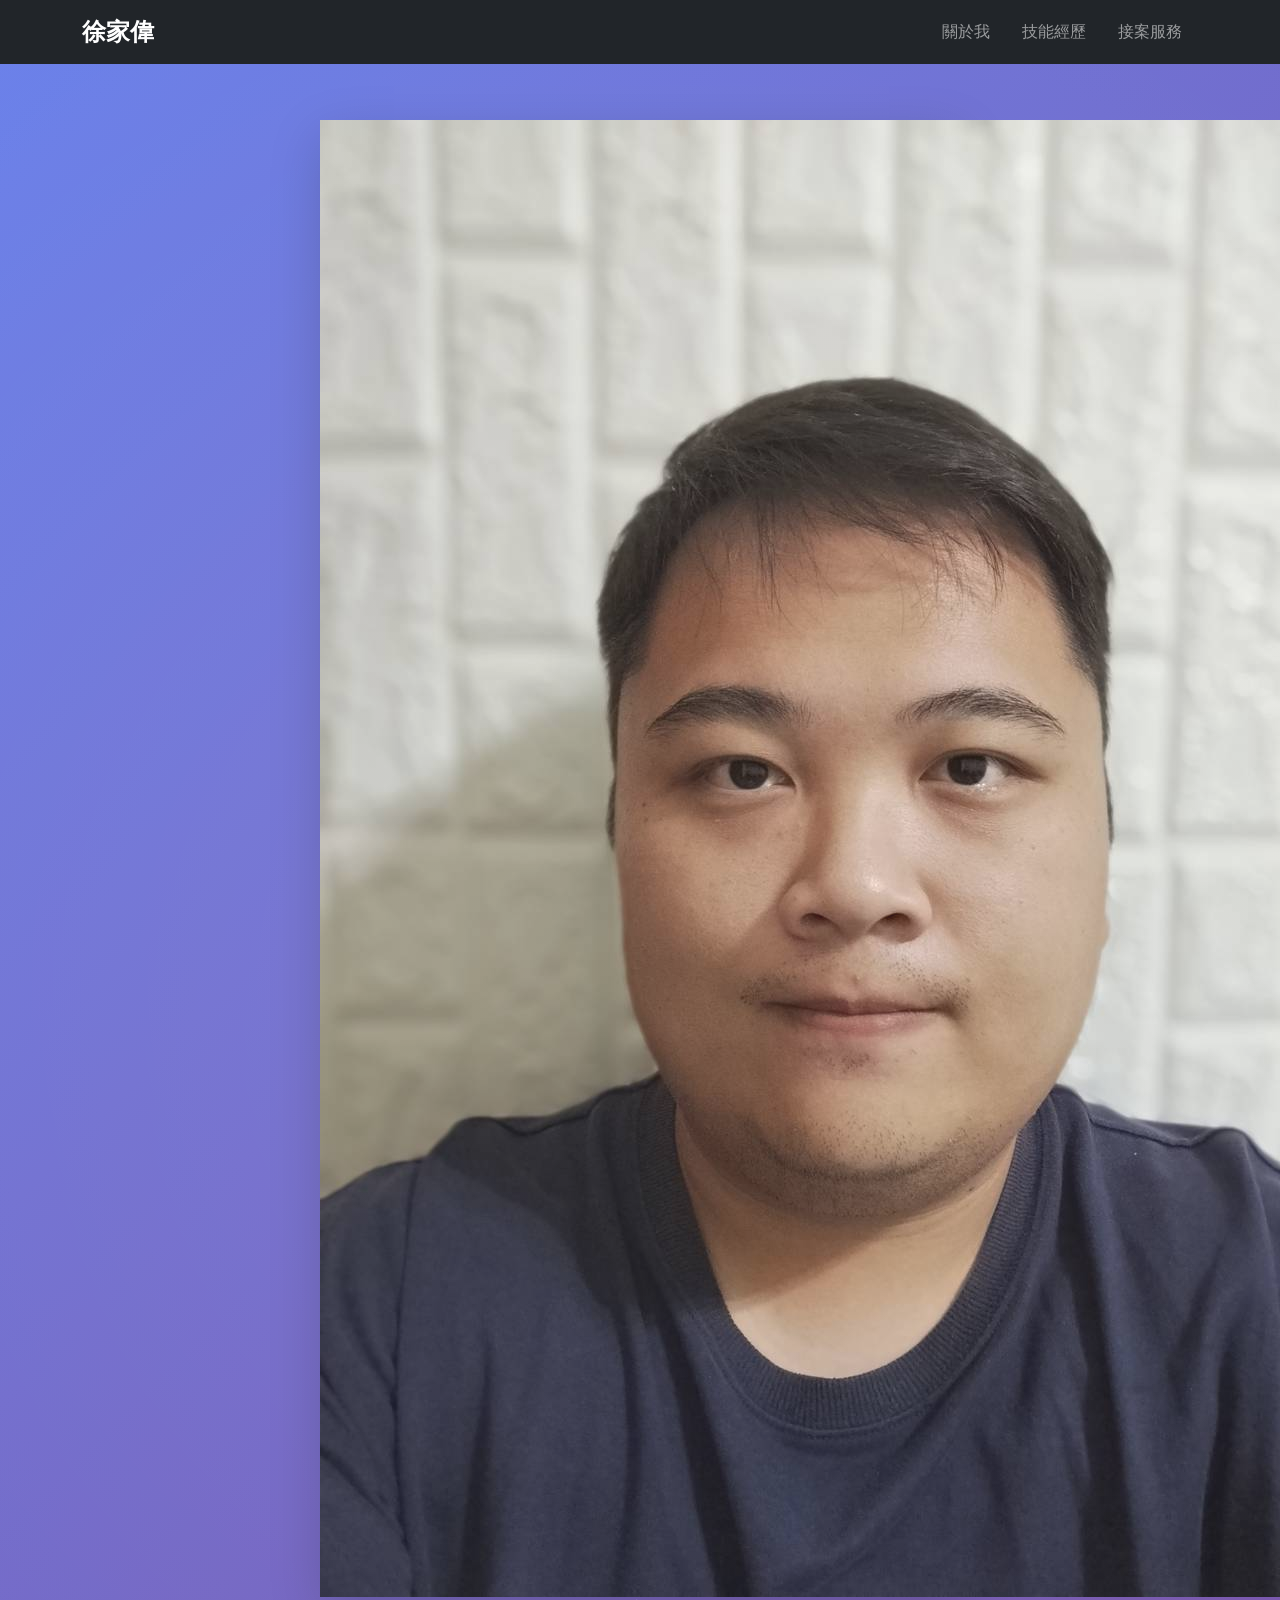
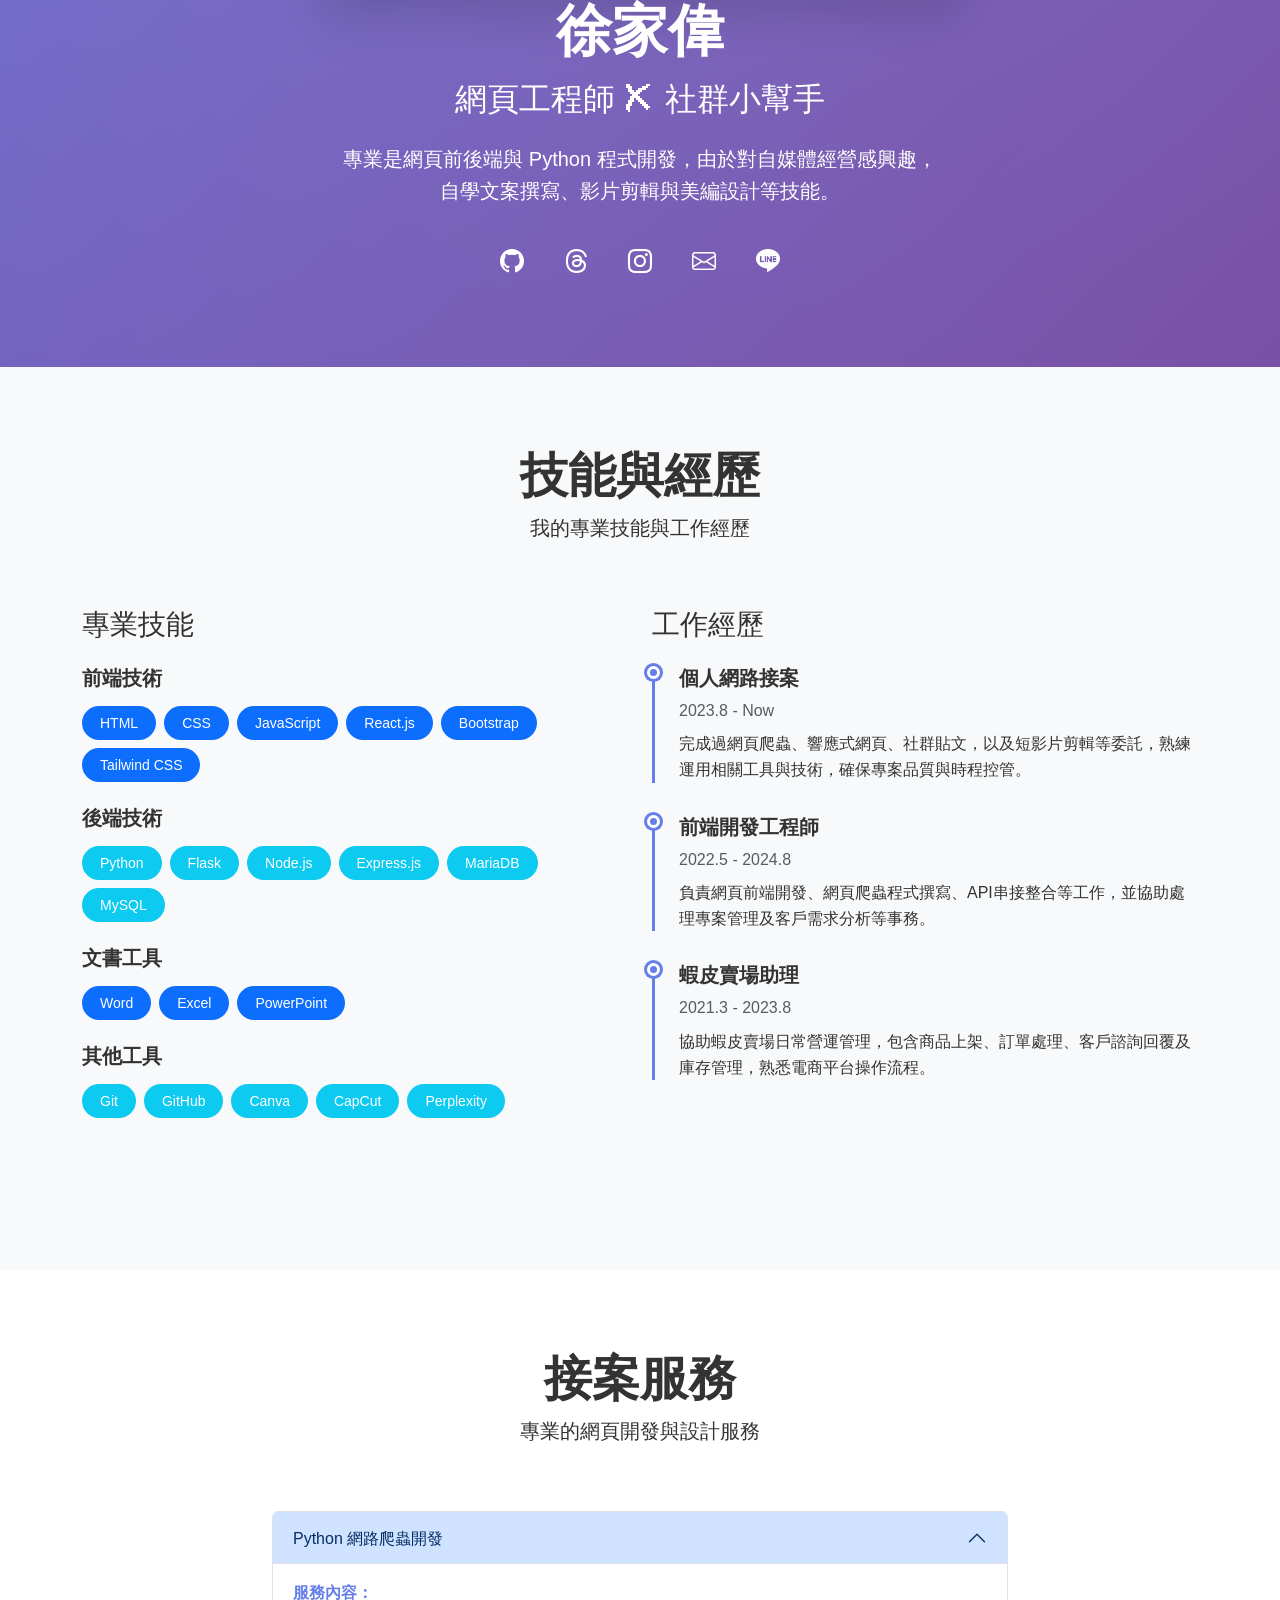
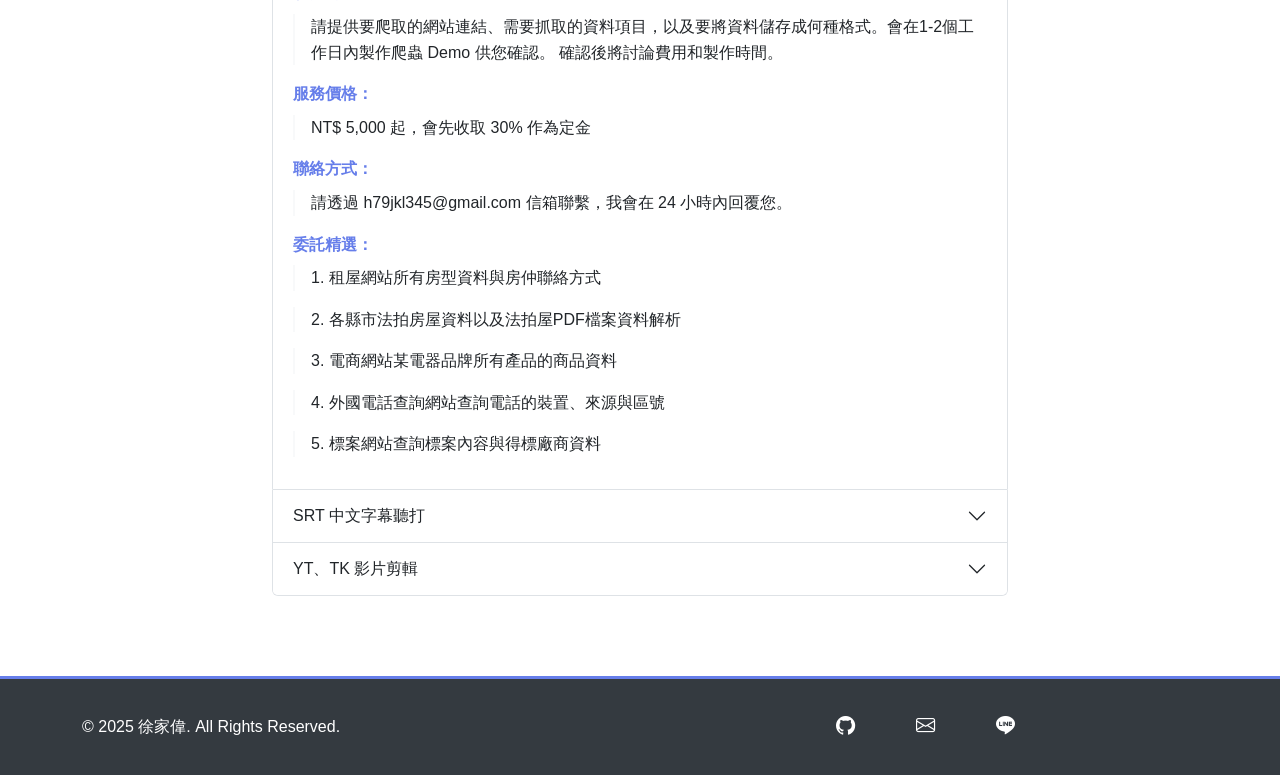
==== commit f479a6d8: "Update index.html" ====
--- a/index.html
+++ b/index.html
@@ -20,7 +20,7 @@
     <link rel="stylesheet" href="styles.css">
 
     <!-- Favicon (可選) -->
-    <link rel="icon" type="image/x-icon" href="/favicon.ico">
+    <link rel="icon" type="image/x-icon" href="image/favicon.ico">
 </head>
 
 <body>
@@ -28,7 +28,7 @@
     <nav class="navbar navbar-expand-lg navbar-dark bg-dark fixed-top" role="navigation" aria-label="主要導覽">
         <div class="container">
             <!-- 品牌標誌 -->
-            <a class="navbar-brand" href="#" aria-label="回到首頁">徐家偉</a>
+            <a class="navbar-brand" href="#home" aria-label="回到首頁">徐家偉</a>
 
             <!-- 手機版選單按鈕 -->
             <button class="navbar-toggler" type="button" data-bs-toggle="collapse" data-bs-target="#navbarNav"
@@ -63,8 +63,11 @@
             <div class="row justify-content-center">
                 <div class="col-lg-8 col-xl-7 text-center">
                     <!-- 個人頭像 -->
-                    <img src="image/sticker.jpg" class="rounded-circle mb-4" alt="徐家偉的個人頭像" loading="lazy"
-                        style="width: 200px; height: 200px; object-fit: cover;">
+                    <!-- 修改後的程式碼 -->
+                    <div class="profile-img-container shadow-lg">
+                        <img src="image/sticker.jpg" alt="我的大頭貼" class="profile-img">
+                    </div>
+
 
                     <!-- 個人資訊 -->
                     <h1 id="hero-title" class="display-4 fw-bold mb-3">徐家偉</h1>
@@ -219,7 +222,7 @@
     </section> -->
 
     <!-- 接案服務說明區塊 -->
-    <section id="services" class="section-padding bg-light px-4" aria-labelledby="services-title">
+    <section id="services" class="section-padding px-4" aria-labelledby="services-title">
         <div class="container">
             <!-- 區塊標題 -->
             <div class="row">
@@ -415,15 +418,15 @@
                 <!-- 頁尾社群連結 -->
                 <div class="col-md-6 text-md-end">
                     <div class="social-links" role="group" aria-label="頁尾社群媒體連結">
-                        <a href="https://github.com/XuJiaWei0812" class="text-white text-decoration-none me-3"
+                        <a href="https://github.com/XuJiaWei0812" class="text-decoration-none me-3"
                             aria-label="GitHub">
                             <i class="bi bi-github" aria-hidden="true"></i>
                         </a>
-                        <a href="mailto:h79jkl345@gmail.com" class="text-white text-decoration-none me-3"
+                        <a href="mailto:h79jkl345@gmail.com" class="text-decoration-none me-3"
                             aria-label="Email">
                             <i class="bi bi-envelope" aria-hidden="true"></i>
                         </a>
-                        <a href="https://line.me/ti/p/uGTFA87Uiu" class="text-white text-decoration-none"
+                        <a href="https://line.me/ti/p/uGTFA87Uiu" class="text-decoration-none"
                             aria-label="Line">
                             <i class="bi bi-line" aria-hidden="true"></i>
                         </a>
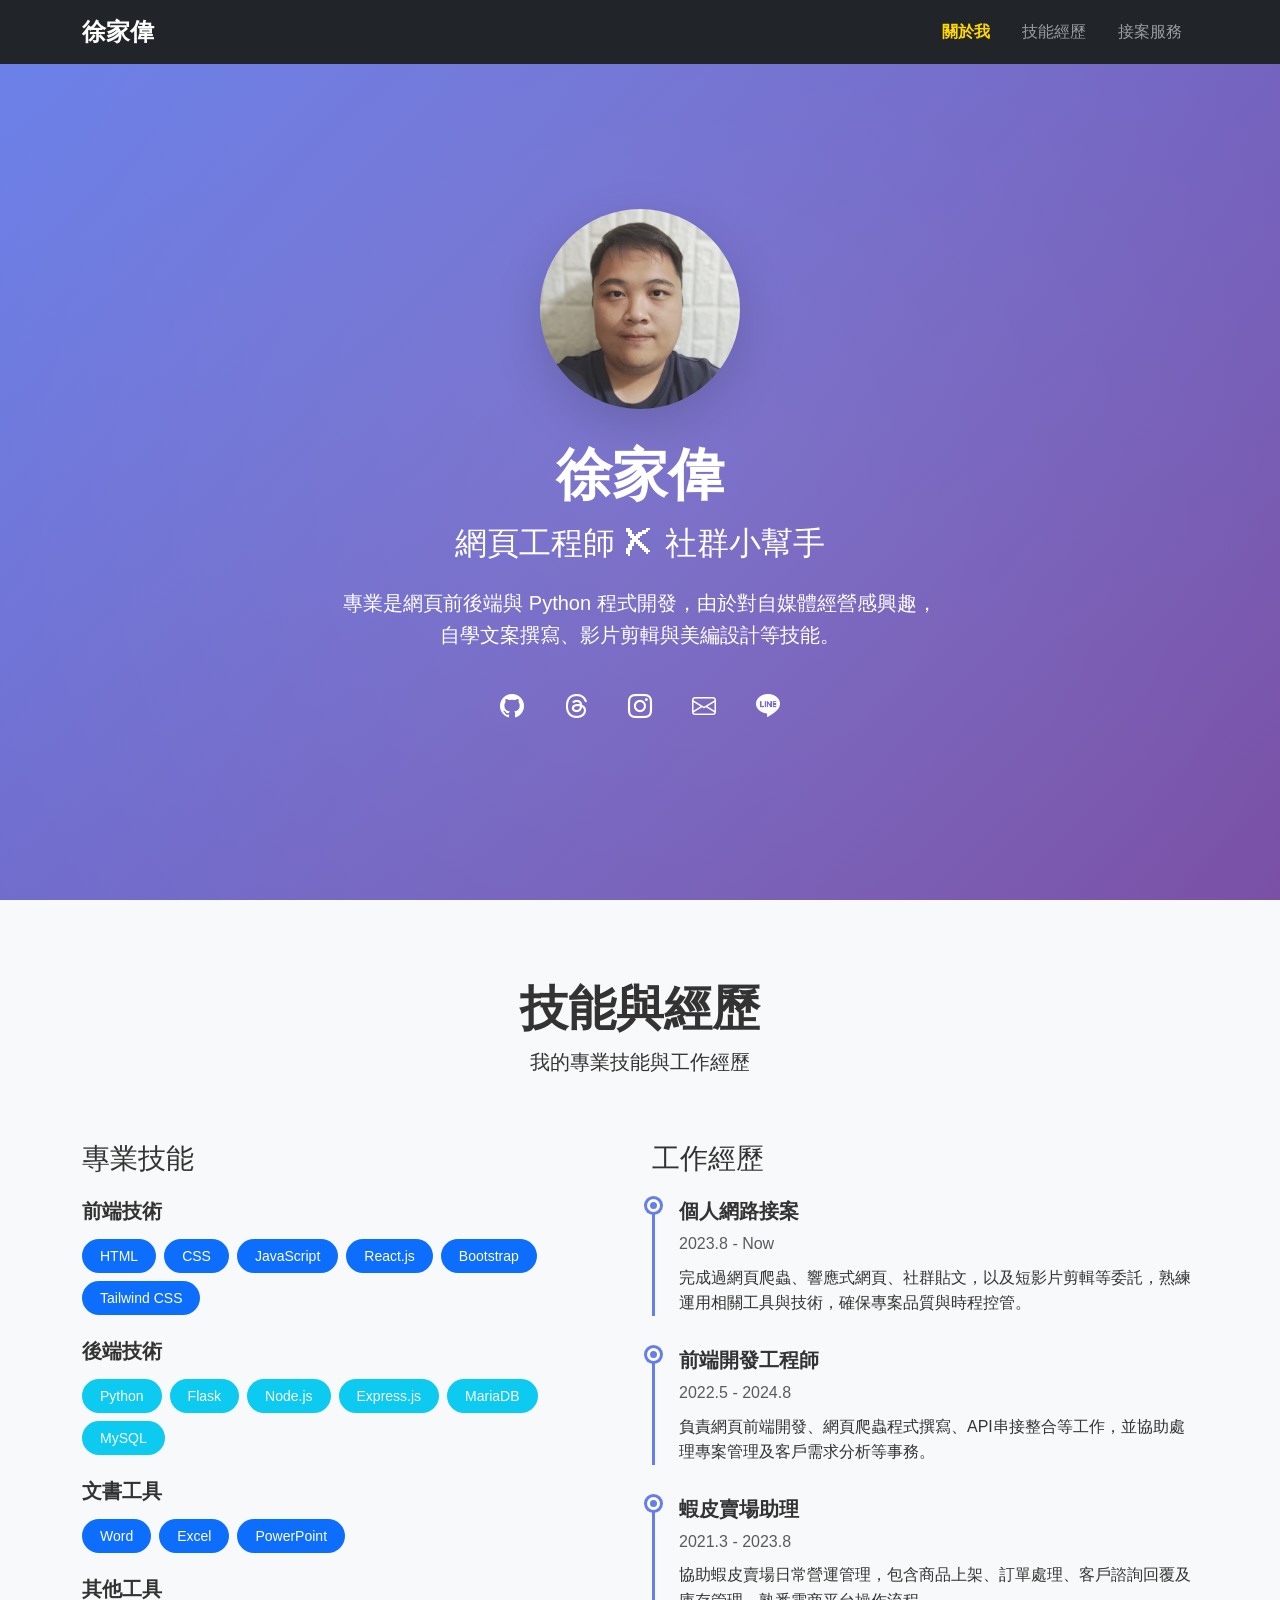
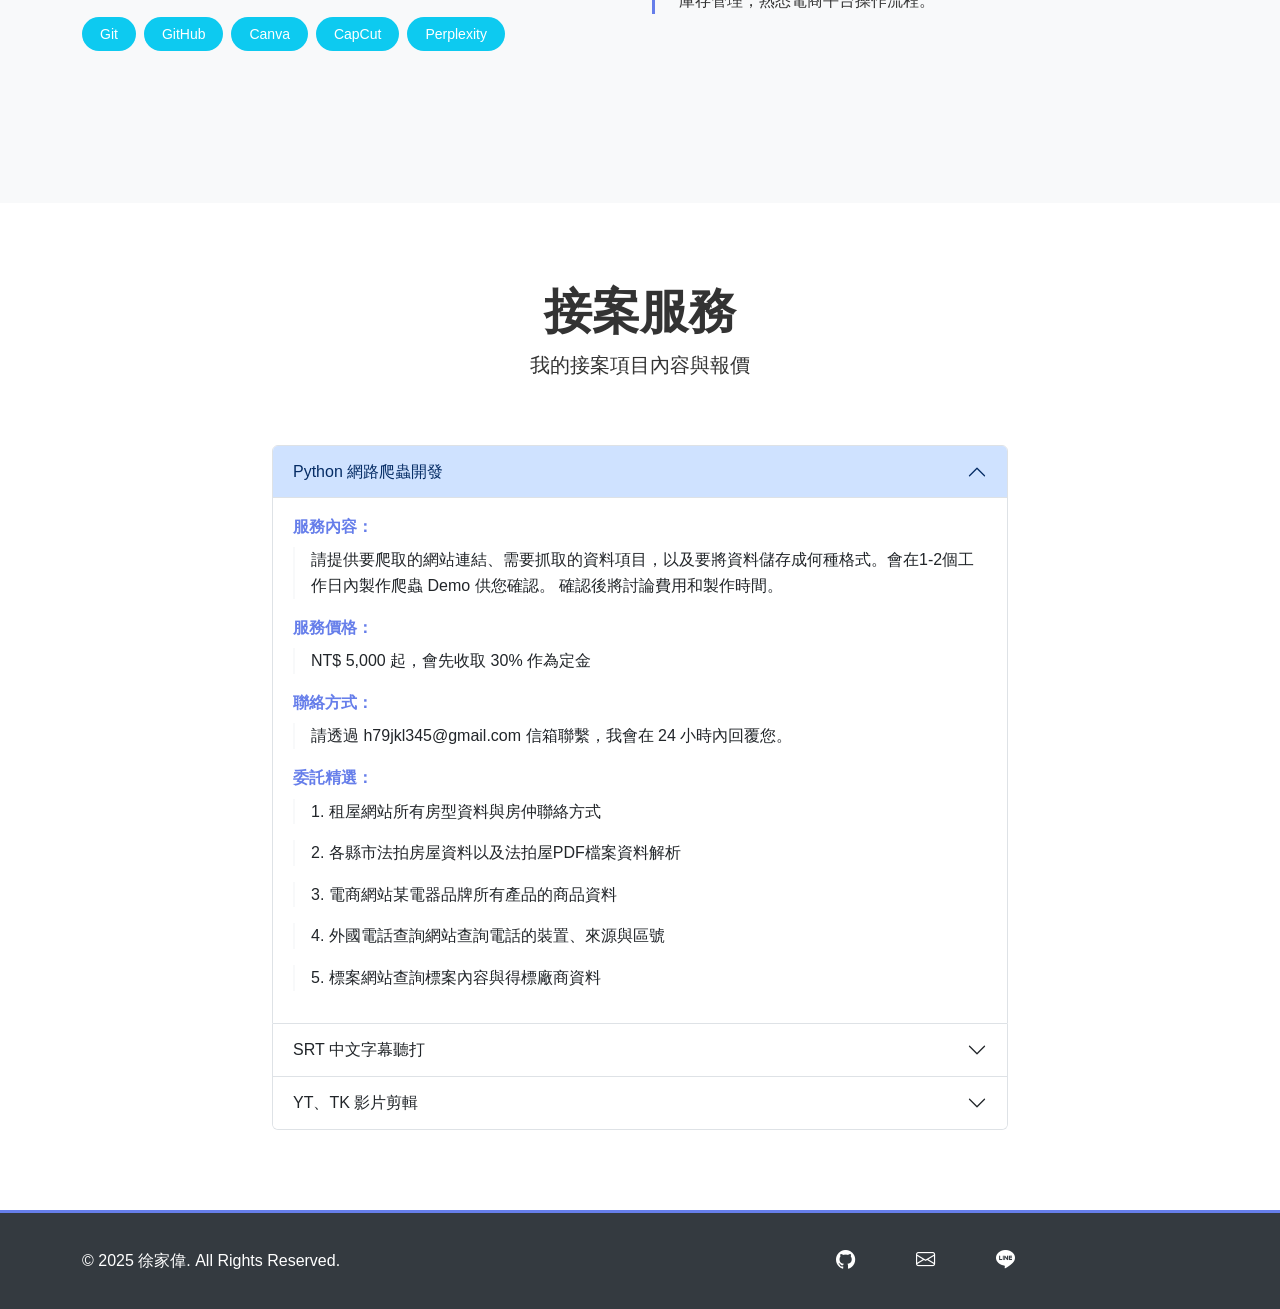
==== commit 7873f113: "Update index.html" ====
--- a/index.html
+++ b/index.html
@@ -228,7 +228,7 @@
             <div class="row">
                 <div class="col-12 text-center mb-5">
                     <h2 id="services-title" class="display-5 fw-bold">接案服務</h2>
-                    <p class="lead">專業的網頁開發與設計服務</p>
+                    <p class="lead">我的接案項目內容與報價</p>
                 </div>
             </div>
 
--- a/styles.css
+++ b/styles.css
@@ -1,14 +1,12 @@
 /* ===================================
-   CSS 自定義變數定義
-   =================================== */
+CSS 變數定義
+=================================== */
 :root {
-    /* 主要顏色配置 */
+    /* 顏色變數 */
     --primary-gradient: linear-gradient(135deg, #667eea 0%, #764ba2 100%);
     --primary-blue: #667eea;
     --primary-purple: #764ba2;
     --accent-gold: #ffd700;
-    
-    /* 灰階顏色 */
     --dark-bg: #343a40;
     --light-bg: #f8f9fa;
     --text-muted: #6c757d;
@@ -27,42 +25,47 @@
 }
 
 /* ===================================
-   基礎樣式重置與設定
-   =================================== */
-
-/* 確保平滑滾動 */
+基礎樣式重置與設定
+=================================== */
 html {
     scroll-behavior: smooth;
-    font-size: 16px; /* 基準字體大小 */
-}
-
-/* 基礎 body 設定 */
+    font-size: 16px;
+}
+
 body {
     font-family: -apple-system, BlinkMacSystemFont, 'Segoe UI', Roboto, 'Helvetica Neue', Arial, sans-serif;
     line-height: 1.6;
     color: #333;
 }
 
-/* 移除 focus 時的預設外框，但保持可訪問性 */
-*:focus {
+/* 焦點處理 */
+*:focus:not(:focus-visible) {
+    outline: none;
+}
+
+*:focus-visible {
     outline: 2px solid var(--primary-blue);
     outline-offset: 2px;
 }
 
-/* ===================================
-   版面配置樣式
-   =================================== */
-
-/* 主要區塊間距 */
+.navbar-brand:focus-visible,
+.navbar-nav .nav-link:focus-visible {
+    outline: 2px solid var(--accent-gold);
+    outline-offset: 2px;
+}
+
+/* ===================================
+版面配置樣式
+=================================== */
 .section-padding {
     padding: var(--section-padding) 0;
 }
 
-/* Hero Section - 首頁橫幅區域 */
+/* Hero Section */
 .hero-section {
     background: var(--primary-gradient);
     color: white;
-    padding: 120px 0 var(--section-padding) 0; /* 上方多留空間給固定導覽列 */
+    padding: 120px 0 var(--section-padding) 0;
     min-height: 100vh;
     display: flex;
     align-items: center;
@@ -70,36 +73,15 @@
     overflow: hidden;
 }
 
-/* Hero Section 置中版本優化 */
-.hero-section .text-center {
-    max-width: none; /* 移除最大寬度限制 */
-}
-
-/* 置中時的段落文字對齊 */
 .hero-section .lead {
-    max-width: 600px; /* 限制段落寬度避免太寬 */
+    max-width: 600px;
     margin-left: auto;
     margin-right: auto;
 }
 
-/* 社群連結在置中版本的調整 */
 .hero-section .social-links {
     justify-content: center;
     margin-top: 2rem;
-}
-
-
-/* 或者針對大螢幕調整左側欄位寬度 */
-@media (min-width: 992px) {
-    .hero-section .col-lg-6:first-child {
-        flex: 0 0 auto;
-        width: 40%; /* 縮小頭像區域 */
-    }
-    
-    .hero-section .col-lg-6:last-child {
-        flex: 0 0 auto;
-        width: 60%; /* 擴大文字區域 */
-    }
 }
 
 /* Hero Section 裝飾效果 */
@@ -115,23 +97,19 @@
     pointer-events: none;
 }
 
-/* 浮動動畫 */
 @keyframes float {
     0%, 100% { transform: translateY(0px) rotate(0deg); }
     50% { transform: translateY(-20px) rotate(180deg); }
 }
 
-/* 副標題樣式 */
 .text-subtitle {
     color: rgba(255, 255, 255, 1);
     font-weight: 500;
 }
 
 /* ===================================
-   導覽列樣式
-   =================================== */
-
-/* 導覽列品牌標誌 */
+導覽列樣式
+=================================== */
 .navbar-brand {
     font-weight: 700;
     font-size: 1.5rem;
@@ -143,7 +121,6 @@
     color: var(--accent-gold) !important;
 }
 
-/* 導覽列連結 */
 .navbar-nav .nav-link {
     font-weight: 500;
     padding: 0.5rem 1rem !important;
@@ -151,7 +128,6 @@
     position: relative;
 }
 
-/* 導覽列連結懸停效果 */
 .navbar-nav .nav-link:hover {
     color: var(--accent-gold) !important;
 }
@@ -173,18 +149,22 @@
     width: 80%;
 }
 
-/* ===================================
-   社群連結樣式 - 修改版
-   =================================== */
-
-/* 社群連結容器 */
+/* 活動導覽項目樣式 */
+.navbar-nav .nav-item.active .nav-link,
+.navbar-nav .nav-link.active {
+    color: var(--accent-gold) !important;
+    font-weight: 600;
+}
+
+/* ===================================
+社群連結樣式
+=================================== */
 .social-links {
     display: flex;
     gap: 1rem;
     justify-content: center;
 }
 
-/* 社群連結項目 */
 .social-links a {
     color: white;
     font-size: 1.5rem;
@@ -198,29 +178,24 @@
     height: 3rem;
 }
 
-/* 社群連結懸停效果 - 簡化版 */
 .social-links a:hover {
     color: var(--accent-gold);
     transform: scale(1.15);
 }
 
 /* ===================================
-   技能標籤樣式
-   =================================== */
-
-/* 技能類別容器 */
+技能標籤樣式
+=================================== */
 .skill-category {
     margin-bottom: 1.5rem;
 }
 
-/* 技能標籤容器 */
 .skill-tags {
     display: flex;
     flex-wrap: wrap;
     gap: 0.5rem;
 }
 
-/* 技能標籤樣式 */
 .skill-badge {
     padding: 0.5rem 1rem;
     font-size: 0.875rem;
@@ -229,16 +204,16 @@
     transition: all var(--transition-fast) ease;
     cursor: default;
     border: 2px solid transparent;
-}
-
-/* 技能標籤懸停效果 */
+    animation: fadeInUp var(--transition-normal) ease-out;
+}
+
 .skill-badge:hover {
     transform: translateY(-2px);
     box-shadow: var(--box-shadow-light);
     border-color: currentColor;
 }
 
-/* 技能標籤動畫延遲 */
+/* 動畫延遲 */
 .skill-badge:nth-child(1) { animation-delay: 0.1s; }
 .skill-badge:nth-child(2) { animation-delay: 0.2s; }
 .skill-badge:nth-child(3) { animation-delay: 0.3s; }
@@ -246,10 +221,8 @@
 .skill-badge:nth-child(5) { animation-delay: 0.5s; }
 
 /* ===================================
-   作品集樣式
-   =================================== */
-
-/* 作品集卡片 */
+作品集樣式
+=================================== */
 .portfolio-card {
     border: none;
     border-radius: 12px;
@@ -257,50 +230,44 @@
     box-shadow: var(--box-shadow-light);
     transition: all var(--transition-fast) ease;
     height: 100%;
-}
-
-/* 作品集卡片懸停效果 */
+    animation: fadeInUp var(--transition-normal) ease-out;
+}
+
 .portfolio-card:hover {
     transform: translateY(-8px);
     box-shadow: var(--box-shadow-hover);
 }
 
-/* 作品集圖片 */
 .portfolio-card .card-img-top {
     height: 250px;
     object-fit: cover;
     transition: transform var(--transition-fast) ease;
 }
 
-/* 作品集圖片懸停效果 */
 .portfolio-card:hover .card-img-top {
     transform: scale(1.05);
 }
 
-/* 作品集卡片標題 */
 .portfolio-card .card-title {
     color: var(--primary-blue);
     font-weight: 600;
 }
 
-/* 作品集卡片內容 */
 .portfolio-card .card-body {
     padding: 1.5rem;
 }
 
 /* ===================================
-   時間軸樣式
-   =================================== */
-
-/* 時間軸項目 */
+時間軸樣式
+=================================== */
 .timeline-item {
     border-left: 3px solid var(--primary-blue);
     padding-left: 1.5rem;
     margin-bottom: 2rem;
     position: relative;
-}
-
-/* 時間軸圓點 */
+    animation: fadeInUp var(--transition-normal) ease-out;
+}
+
 .timeline-item::before {
     content: '';
     position: absolute;
@@ -312,20 +279,17 @@
     border-radius: 50%;
     border: 3px solid white;
     box-shadow: 0 0 0 3px var(--primary-blue);
-}
-
-/* 時間軸項目懸停效果 */
+    transition: all var(--transition-fast) ease;
+}
+
 .timeline-item:hover::before {
     background-color: var(--accent-gold);
     box-shadow: 0 0 0 3px var(--accent-gold);
-    transition: all var(--transition-fast) ease;
-}
-
-/* ===================================
-   服務項目樣式 (手風琴)
-   =================================== */
-
-/* 服務詳情列表 */
+}
+
+/* ===================================
+服務項目樣式
+=================================== */
 .service-details {
     margin: 0;
 }
@@ -348,16 +312,14 @@
 }
 
 /* ===================================
-   頁尾樣式
-   =================================== */
-
+頁尾樣式
+=================================== */
 footer {
     background-color: var(--dark-bg);
     color: white;
     border-top: 3px solid var(--primary-blue);
 }
 
-/* 頁尾的社群連結 */
 footer .social-links a {
     color: white;
     font-size: 1.2rem;
@@ -370,10 +332,8 @@
 }
 
 /* ===================================
-   動畫效果
-   =================================== */
-
-/* 淡入上升動畫 */
+動畫效果
+=================================== */
 @keyframes fadeInUp {
     from {
         opacity: 0;
@@ -385,63 +345,42 @@
     }
 }
 
-/* 應用動畫到元素 */
-.portfolio-card,
-.timeline-item,
-.skill-badge {
-    animation: fadeInUp var(--transition-normal) ease-out;
-}
-
-/* 載入動畫 */
-@keyframes pulse {
-    0%, 100% { transform: scale(1); }
-    50% { transform: scale(1.05); }
-}
-
-/* ===================================
-   響應式設計
-   =================================== */
-
-/* 平板尺寸 (768px 以下) */
+/* ===================================
+響應式設計
+=================================== */
 @media (max-width: 768px) {
-    /* 調整區塊間距 */
     .section-padding {
         padding: var(--section-padding-mobile) 0;
     }
-    
-    /* Hero Section 調整 */
+
     .hero-section {
         padding: 100px 0 var(--section-padding-mobile) 0;
         min-height: auto;
     }
-    
-    /* 字體大小調整 */
+
     .display-4 {
         font-size: 2.5rem;
     }
-    
+
     .display-5 {
         font-size: 2rem;
     }
-    
-    /* 社群連結調整 */
+
     .social-links a {
         font-size: 1.3rem;
         width: 2.5rem;
         height: 2.5rem;
     }
-    
-    /* 技能標籤調整 */
+
     .skill-badge {
         font-size: 0.8rem;
         padding: 0.4rem 0.8rem;
     }
-    
-    /* 時間軸調整 */
+
     .timeline-item {
         padding-left: 1rem;
     }
-    
+
     .timeline-item::before {
         left: -6px;
         width: 10px;
@@ -449,36 +388,29 @@
     }
 }
 
-/* 手機尺寸 (576px 以下) */
 @media (max-width: 576px) {
-    /* 根字體調整 */
     html {
         font-size: 14px;
     }
-    
-    /* Hero Section 進一步調整 */
+
     .hero-section {
         padding: 80px 0 var(--section-padding-mobile) 0;
         text-align: center;
     }
-    
-    /* 社群連結堆疊 */
+
     .social-links {
         justify-content: center;
         margin-top: 1.5rem;
     }
-    
-    /* 技能標籤完全堆疊 */
+
     .skill-tags {
         justify-content: center;
     }
 }
 
 /* ===================================
-   輔助功能 (Accessibility)
-   =================================== */
-
-/* 提供給螢幕閱讀器的隱藏內容 */
+輔助功能
+=================================== */
 .sr-only {
     position: absolute;
     width: 1px;
@@ -491,7 +423,6 @@
     border: 0;
 }
 
-/* 減少動畫偏好設定 */
 @media (prefers-reduced-motion: reduce) {
     *,
     *::before,
@@ -500,45 +431,57 @@
         animation-iteration-count: 1 !important;
         transition-duration: 0.01ms !important;
     }
-    
+
     html {
         scroll-behavior: auto;
     }
 }
 
-/* 高對比模式支援 */
 @media (prefers-contrast: high) {
     :root {
         --box-shadow-light: 0 2px 10px rgba(0, 0, 0, 0.5);
         --box-shadow-hover: 0 10px 25px rgba(0, 0, 0, 0.6);
     }
-    
+
     .portfolio-card {
         border: 2px solid #000;
     }
 }
 
-/* ===================================
-   印刷樣式
-   =================================== */
 @media print {
-    /* 隱藏不必要的元素 */
     .navbar,
     .social-links,
     footer {
         display: none !important;
     }
-    
-    /* 調整顏色為黑白 */
+
     * {
         color: #000 !important;
         background: white !important;
     }
-    
-    /* 移除陰影和邊框 */
+
     .portfolio-card,
     .timeline-item {
         box-shadow: none !important;
         border: 1px solid #000 !important;
     }
 }
+
+
+/* ===================================
+頭像樣式優化
+=================================== */
+.profile-img-container {
+    width: 200px;  /* 您可以自訂想要的寬度 */
+    height: 200px; /* 高度應與寬度相同以形成正圓 */
+    border-radius: 50%;
+    overflow: hidden; /* 隱藏圖片超出圓形範圍的部分 */
+    margin: 0 auto 2rem; /* 水平置中並增加下方間距 */
+}
+
+.profile-img {
+    width: 100%;
+    height: 100%;
+    object-fit: cover; /* 關鍵：讓圖片等比例填滿容器，多餘部分會被裁切 */
+    object-position: center; /* 將圖片置中顯示 */
+}
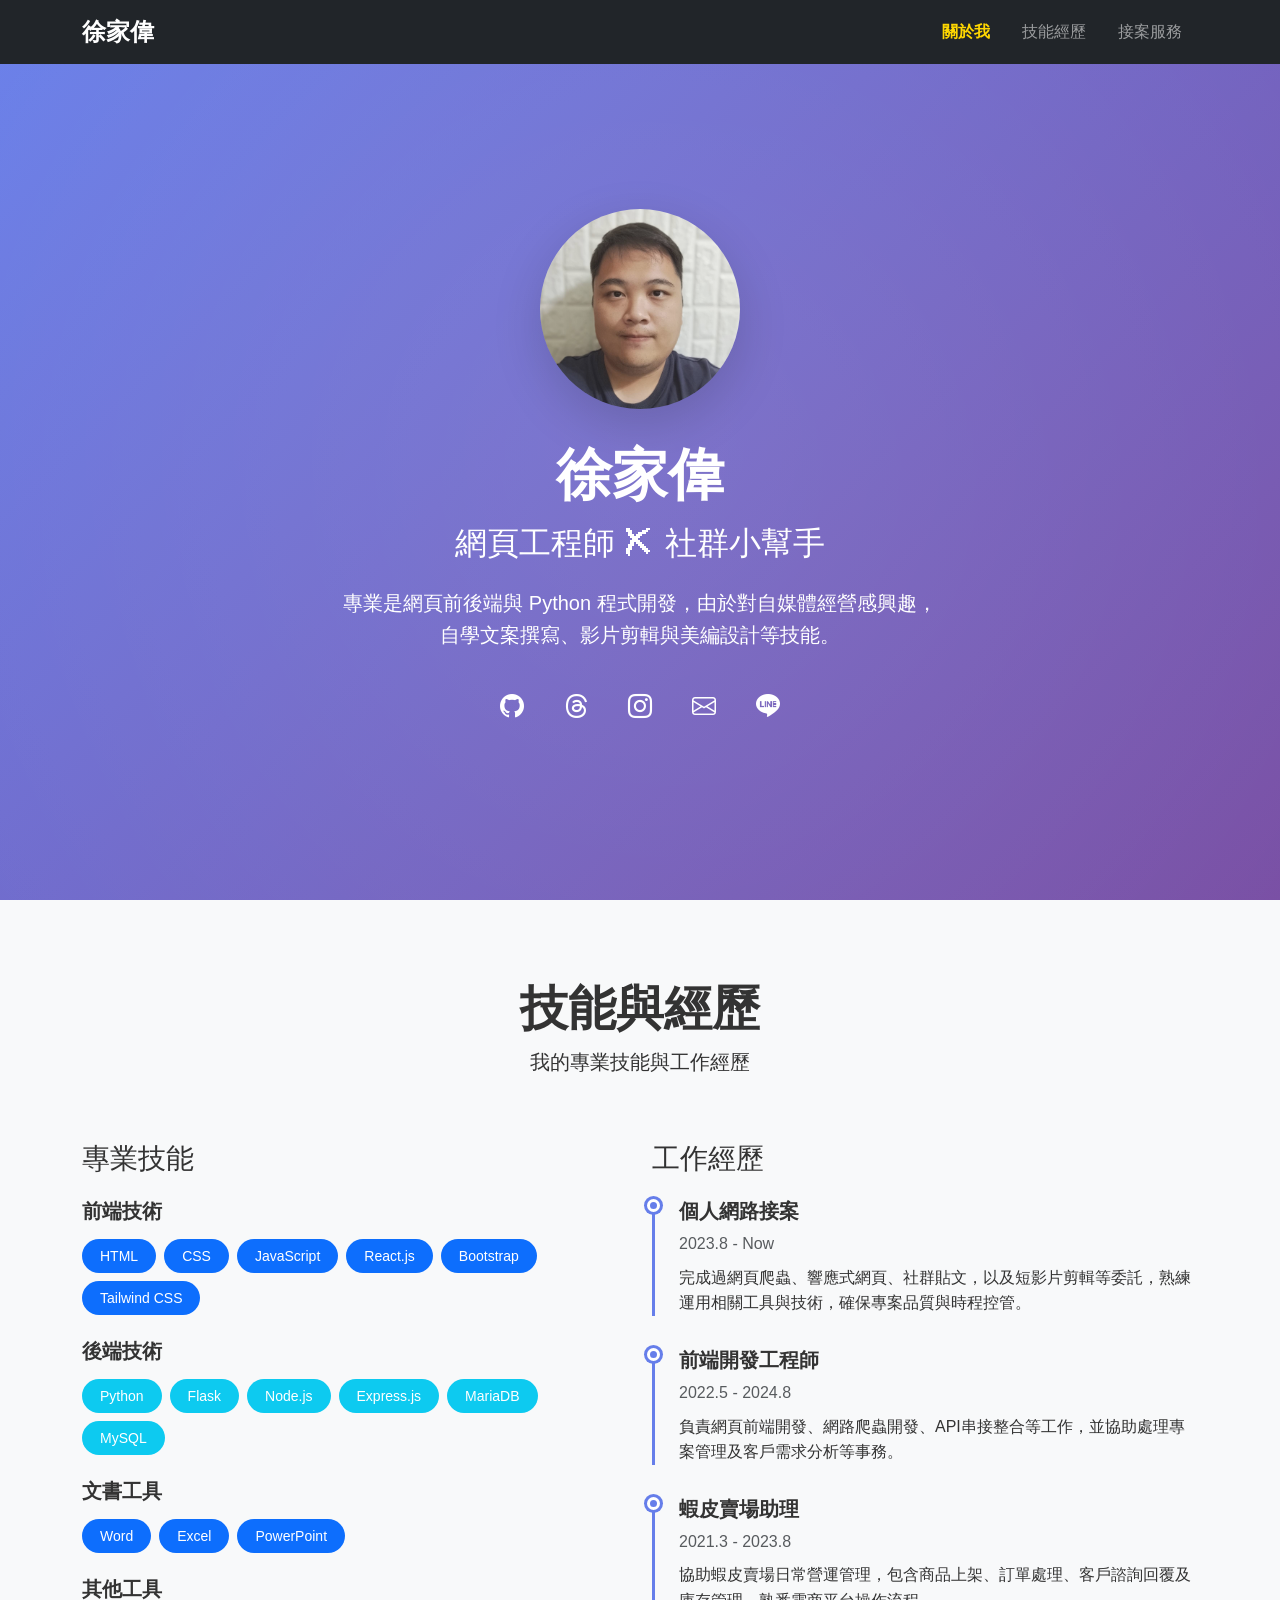
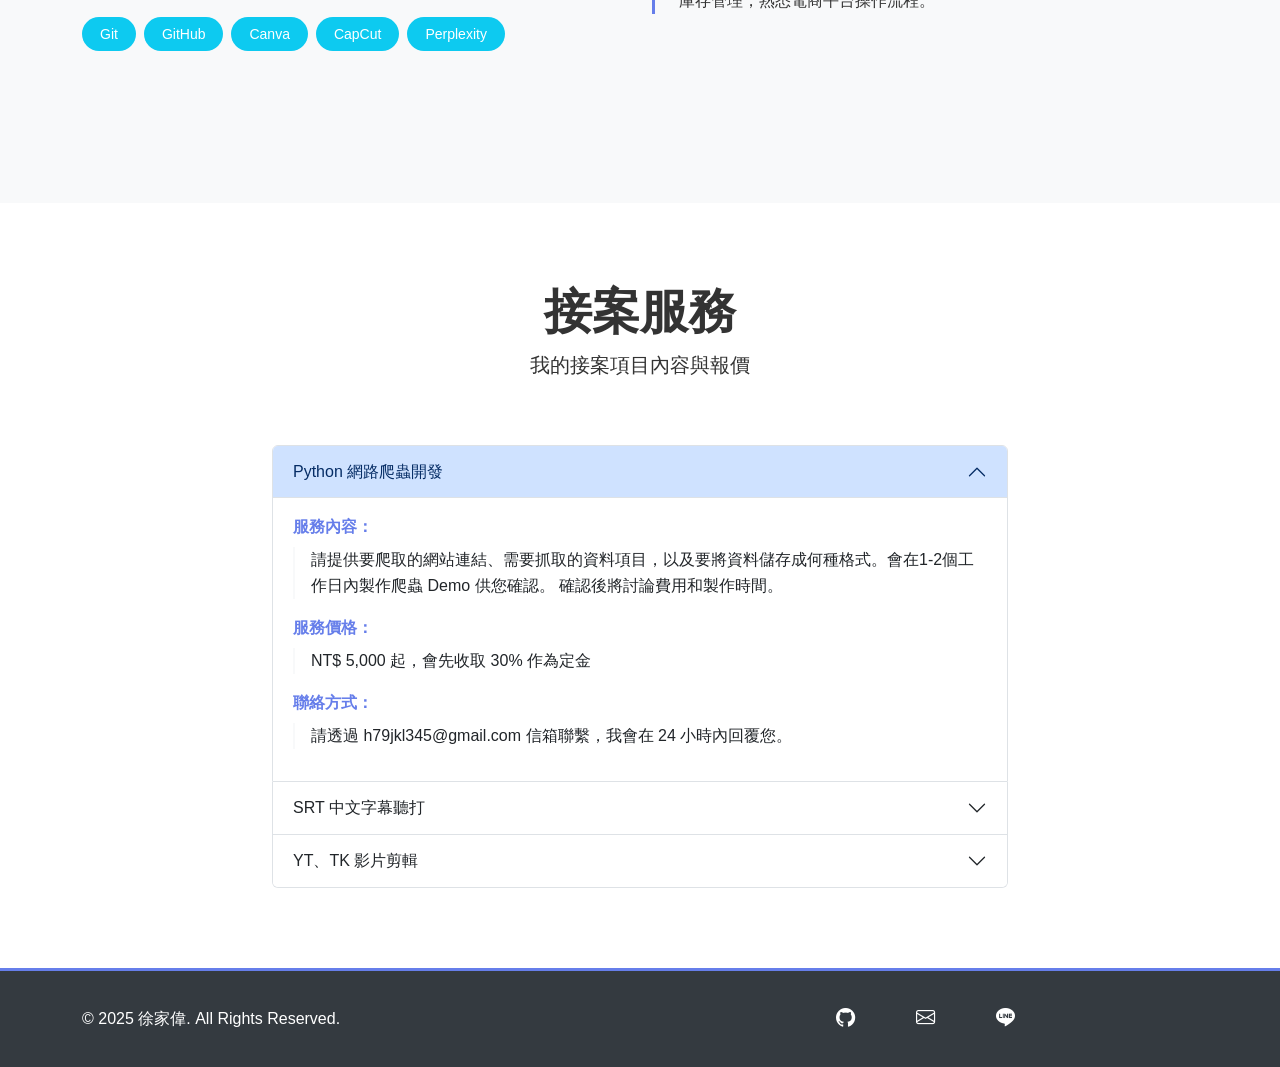
==== commit 2fab535f: "Update index.html" ====
--- a/index.html
+++ b/index.html
@@ -182,7 +182,7 @@
                     <article class="timeline-item">
                         <p class="h5 fw-bold">前端開發工程師</p>
                         <p class="text-muted mb-2">2022.5 - 2024.8</p>
-                        <p>負責網頁前端開發、網頁爬蟲程式撰寫、API串接整合等工作，並協助處理專案管理及客戶需求分析等事務。</p>
+                        <p>負責網頁前端開發、網路爬蟲開發、API串接整合等工作，並協助處理專案管理及客戶需求分析等事務。</p>
                     </article>
 
                     <!-- 經歷項目 3 -->
@@ -259,13 +259,6 @@
 
                                         <dt>聯絡方式：</dt>
                                         <dd>請透過 h79jkl345@gmail.com 信箱聯繫，我會在 24 小時內回覆您。</dd>
-
-                                        <dt>委託精選：</dt>
-                                        <dd>1. 租屋網站所有房型資料與房仲聯絡方式</dd>
-                                        <dd>2. 各縣市法拍房屋資料以及法拍屋PDF檔案資料解析</dd>
-                                        <dd>3. 電商網站某電器品牌所有產品的商品資料</dd>
-                                        <dd>4. 外國電話查詢網站查詢電話的裝置、來源與區號</dd>
-                                        <dd>5. 標案網站查詢標案內容與得標廠商資料</dd>
                                     </dl>
                                 </div>
                             </div>
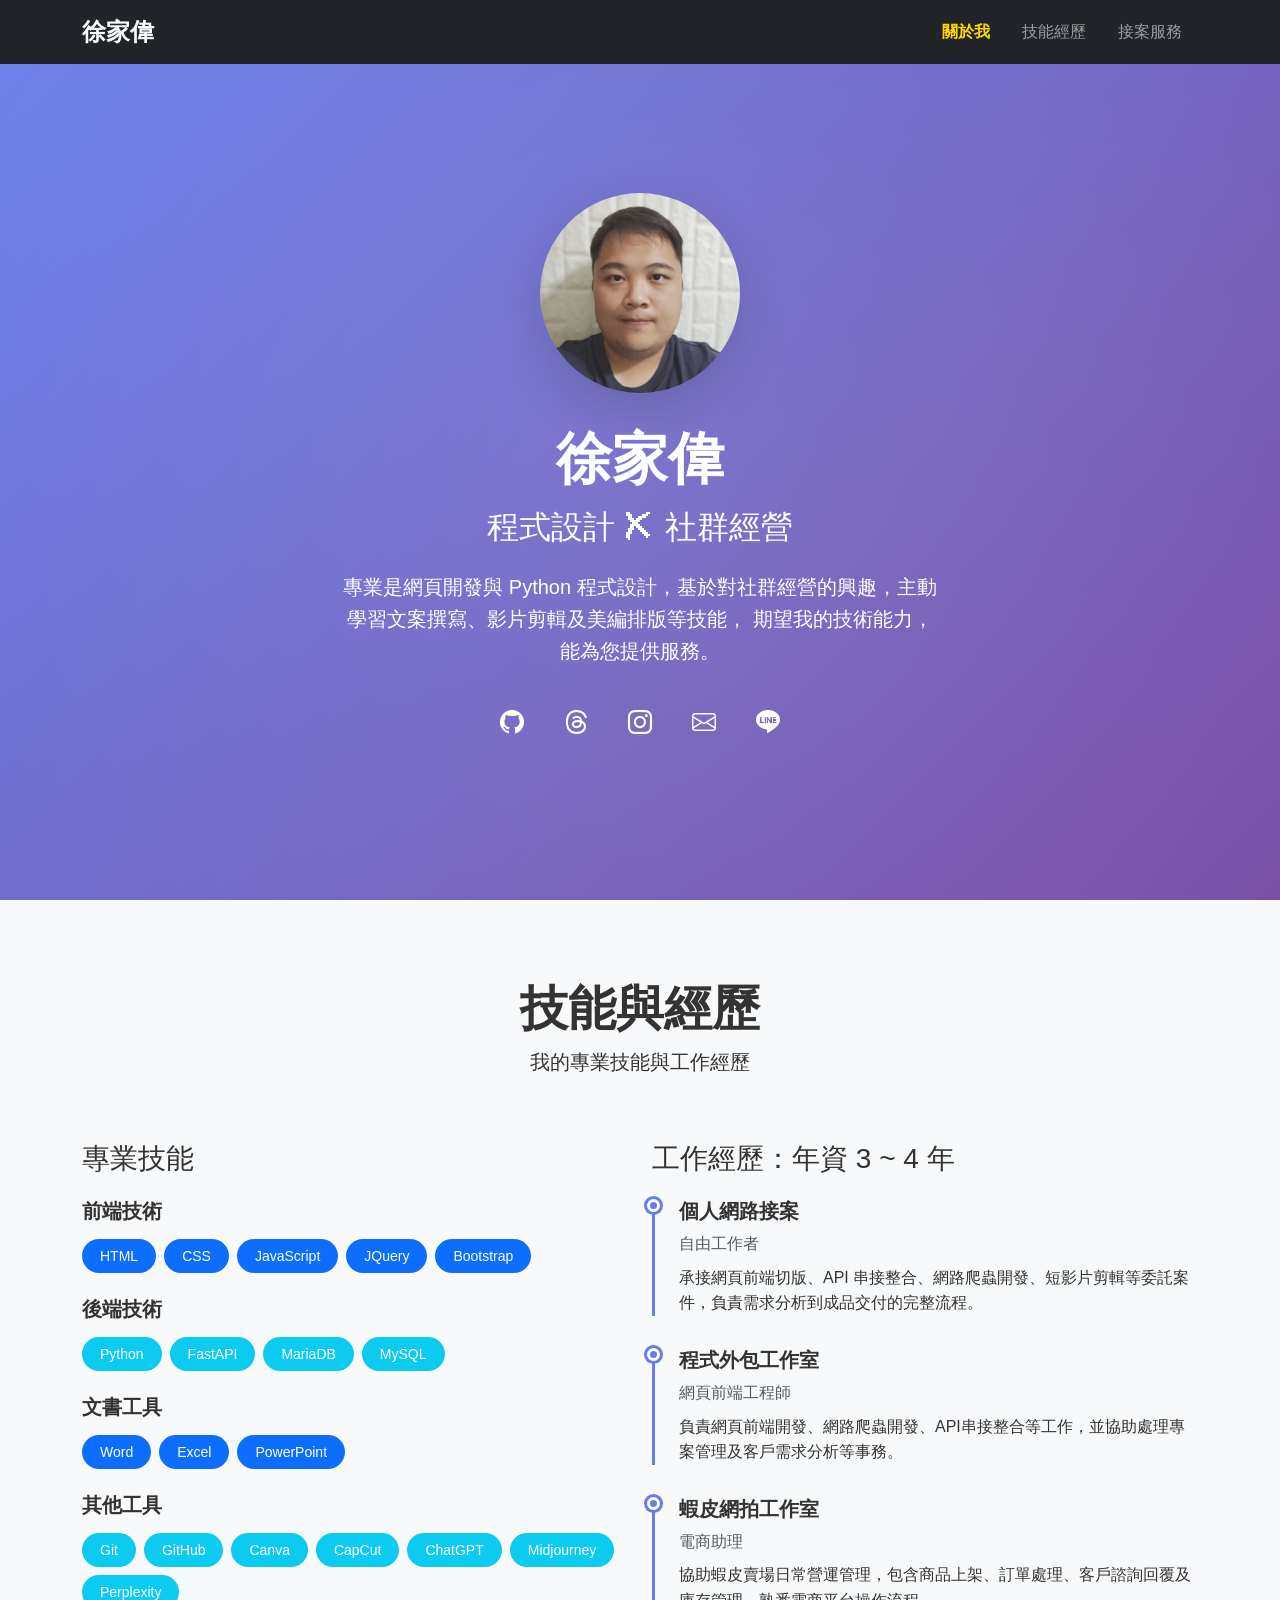
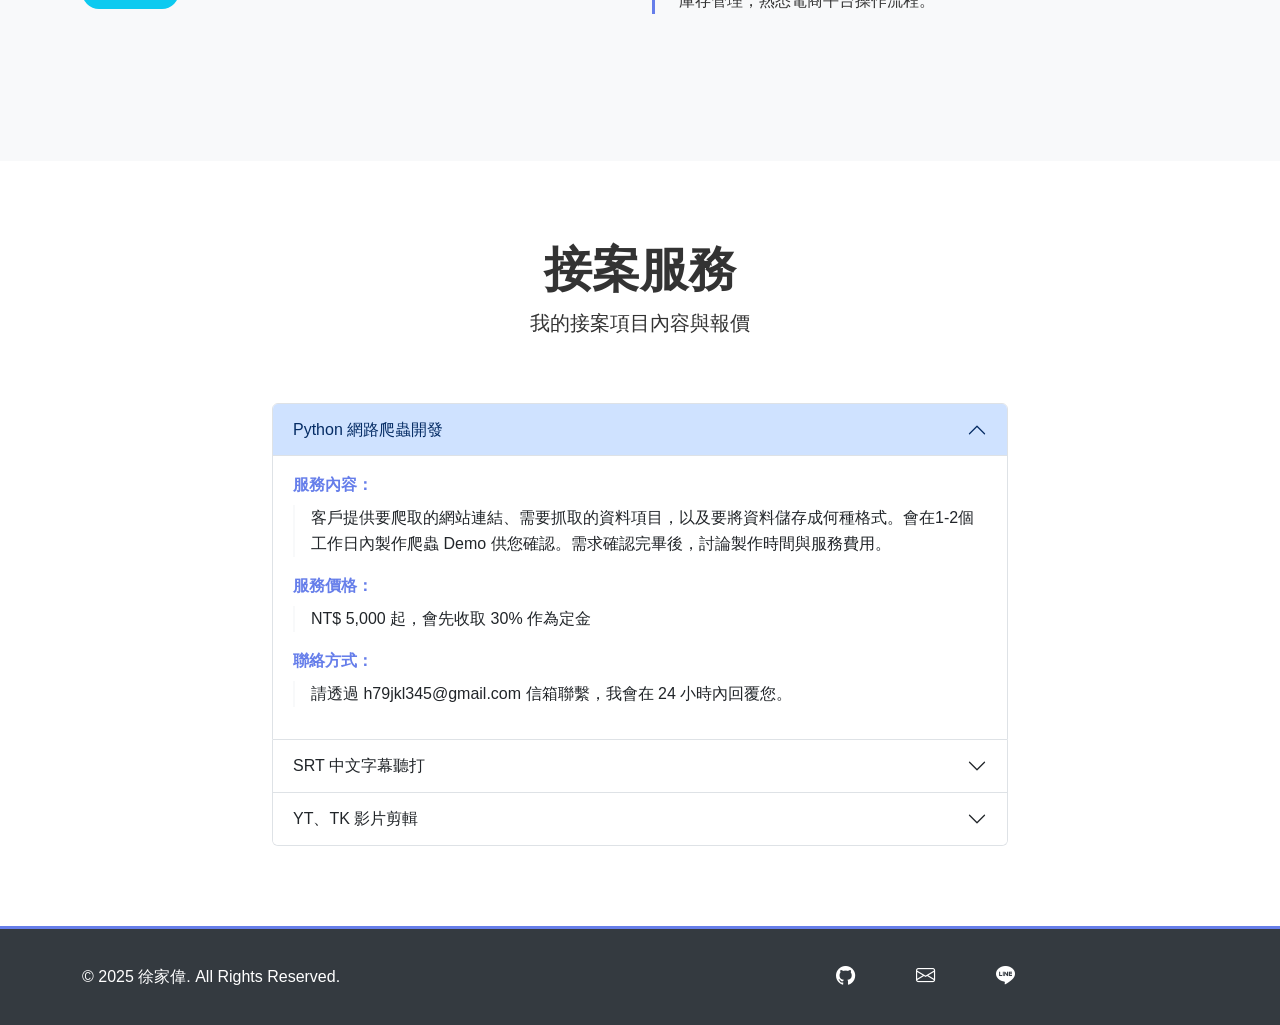
==== commit 306fc6f2: "Initial commit" ====
--- a/index.html
+++ b/index.html
@@ -17,10 +17,10 @@
     <link rel="stylesheet" href="https://cdn.jsdelivr.net/npm/bootstrap-icons@1.11.0/font/bootstrap-icons.css">
 
     <!-- 自定義樣式 -->
-    <link rel="stylesheet" href="styles.css">
+    <link rel="stylesheet" href="styles/style.css">
 
     <!-- Favicon (可選) -->
-    <link rel="icon" type="image/x-icon" href="image/favicon.ico">
+    <link rel="icon" type="image/x-icon" href="images/favicon.ico">
 </head>
 
 <body>
@@ -65,15 +65,16 @@
                     <!-- 個人頭像 -->
                     <!-- 修改後的程式碼 -->
                     <div class="profile-img-container shadow-lg">
-                        <img src="image/sticker.jpg" alt="我的大頭貼" class="profile-img">
+                        <img src="images/sticker.jpg" alt="我的大頭貼" class="profile-img">
                     </div>
 
 
                     <!-- 個人資訊 -->
                     <h1 id="hero-title" class="display-4 fw-bold mb-3">徐家偉</h1>
-                    <h2 class="mb-4 text-subtitle">網頁工程師 ✘ 社群小幫手</h2>
+                    <h2 class="mb-4 text-subtitle">程式設計 ✘ 社群經營</h2>
                     <p class="lead mb-4">
-                        專業是網頁前後端與 Python 程式開發，由於對自媒體經營感興趣，自學文案撰寫、影片剪輯與美編設計等技能。
+                        專業是網頁開發與 Python 程式設計，基於對社群經營的興趣，主動學習文案撰寫、影片剪輯及美編排版等技能，
+                        期望我的技術能力，能為您提供服務。
                     </p>
 
                     <!-- 社群媒體連結 -->
@@ -125,9 +126,8 @@
                             <span class="badge bg-primary skill-badge">HTML</span>
                             <span class="badge bg-primary skill-badge">CSS</span>
                             <span class="badge bg-primary skill-badge">JavaScript</span>
-                            <span class="badge bg-primary skill-badge">React.js</span>
+                            <span class="badge bg-primary skill-badge">JQuery</span>
                             <span class="badge bg-primary skill-badge">Bootstrap</span>
-                            <span class="badge bg-primary skill-badge">Tailwind CSS</span>
                         </div>
                     </div>
 
@@ -136,9 +136,7 @@
                         <p class="h5 fw-bold mb-3">後端技術</p>
                         <div class="skill-tags">
                             <span class="badge bg-info skill-badge">Python</span>
-                            <span class="badge bg-info skill-badge">Flask</span>
-                            <span class="badge bg-info skill-badge">Node.js</span>
-                            <span class="badge bg-info skill-badge">Express.js</span>
+                            <span class="badge bg-info skill-badge">FastAPI</span>
                             <span class="badge bg-info skill-badge">MariaDB</span>
                             <span class="badge bg-info skill-badge">MySQL</span>
                         </div>
@@ -162,6 +160,8 @@
                             <span class="badge bg-info skill-badge">GitHub</span>
                             <span class="badge bg-info skill-badge">Canva</span>
                             <span class="badge bg-info skill-badge">CapCut</span>
+                            <span class="badge bg-info skill-badge">ChatGPT</span>
+                            <span class="badge bg-info skill-badge">Midjourney</span>
                             <span class="badge bg-info skill-badge">Perplexity</span>
                         </div>
                     </div>
@@ -169,26 +169,26 @@
 
                 <!-- 工作經歷區域 -->
                 <div class="col-lg-6">
-                    <h3 class="mb-4">工作經歷</h3>
+                    <h3 class="mb-4">工作經歷：年資 3 ~ 4 年</h3>
 
                     <!-- 經歷項目 1 -->
                     <article class="timeline-item">
                         <p class="h5 fw-bold">個人網路接案</p>
-                        <p class="text-muted mb-2">2023.8 - Now</p>
-                        <p>完成過網頁爬蟲、響應式網頁、社群貼文，以及短影片剪輯等委託，熟練運用相關工具與技術，確保專案品質與時程控管。</p>
+                        <p class="text-muted mb-2">自由工作者</p>
+                        <p>承接網頁前端切版、API 串接整合、網路爬蟲開發、短影片剪輯等委託案件，負責需求分析到成品交付的完整流程。</p>
                     </article>
 
                     <!-- 經歷項目 2 -->
                     <article class="timeline-item">
-                        <p class="h5 fw-bold">前端開發工程師</p>
-                        <p class="text-muted mb-2">2022.5 - 2024.8</p>
+                        <p class="h5 fw-bold">程式外包工作室</p>
+                        <p class="text-muted mb-2">網頁前端工程師</p>
                         <p>負責網頁前端開發、網路爬蟲開發、API串接整合等工作，並協助處理專案管理及客戶需求分析等事務。</p>
                     </article>
 
                     <!-- 經歷項目 3 -->
                     <article class="timeline-item">
-                        <p class="h5 fw-bold">蝦皮賣場助理</p>
-                        <p class="text-muted mb-2">2021.3 - 2023.8</p>
+                        <p class="h5 fw-bold">蝦皮網拍工作室</p>
+                        <p class="text-muted mb-2">電商助理</p>
                         <p>協助蝦皮賣場日常營運管理，包含商品上架、訂單處理、客戶諮詢回覆及庫存管理，熟悉電商平台操作流程。</p>
                     </article>
                 </div>
@@ -209,10 +209,10 @@
             <div class="row" role="grid">
                 <div class="col-md-6 col-lg-4 mb-4" role="gridcell">
                     <article class="card h-100 portfolio-card">
-                        <img src="image/portfolio01.jpg" class="card-img-top" alt="線上訂車網站專案截圖" loading="lazy">
+                        <img src="image/portfolio01.jpg" class="card-img-top" alt="作品001專案截圖" loading="lazy">
                         <div class="card-body">
-                            <h3 class="card-title h5">線上訂車網站</h3>
-                            <p class="card-text">使用 HTML、CSS、JS 開發的線上訂車網站，包含車輛展示、訂車表單、金流串接等完整功能頁面。採用響應式設計，支援多裝置瀏覽。
+                            <h3 class="card-title h5">作品001</h3>
+                            <p class="card-text">作品001內容
                             </p>
                         </div>
                     </article>
@@ -251,8 +251,7 @@
                                 <div class="accordion-body">
                                     <dl class="service-details">
                                         <dt>服務內容：</dt>
-                                        <dd>請提供要爬取的網站連結、需要抓取的資料項目，以及要將資料儲存成何種格式。會在1-2個工作日內製作爬蟲 Demo 供您確認。
-                                            確認後將討論費用和製作時間。</dd>
+                                        <dd>客戶提供要爬取的網站連結、需要抓取的資料項目，以及要將資料儲存成何種格式。會在1-2個工作日內製作爬蟲 Demo 供您確認。需求確認完畢後，討論製作時間與服務費用。</dd>
 
                                         <dt>服務價格：</dt>
                                         <dd>NT$ 5,000 起，會先收取 30% 作為定金</dd>
@@ -278,7 +277,7 @@
                                 <div class="accordion-body">
                                     <dl class="service-details">
                                         <dt>服務內容：</dt>
-                                        <dd>請透過 Google 雲端上傳影片素材，討論並確認用字需求、音訊品質、時間及報價。完成後提供 SRT 或逐字稿供您審核修正。</dd>
+                                        <dd>客戶將聽打素材上傳至 Google 雲端，討論並確認聽打需求、音訊品質、製作時間與服務報價，完成後提供 SRT 或逐字稿供您審核修正。</dd>
 
                                         <dt>服務價格：</dt>
                                         <dd>1. SRT檔案 1分鐘 40 台幣 (中文)</dd>
@@ -342,7 +341,7 @@
                                 <div class="accordion-body">
                                     <dl class="service-details">
                                         <dt>服務內容：</dt>
-                                        <dd>請您透過 Google 雲端空間上傳剪輯所需的影片、圖片、音樂等素材。討論並確認剪輯需求、素材、製作時間及服務報價。</dd>
+                                        <dd>客戶將剪輯素材上傳至 Google 雲端，討論並確認影片素材、剪輯需求、製作時間與服務報價，完成後提供初版供您審核修正。</dd>
 
                                         <dt>服務價格：</dt>
                                         <dd>1. 短影片 : 0秒~30秒 300台幣、31秒~60秒 500台幣、61秒~90秒 700台幣、91秒~120秒 900台幣</dd>
@@ -434,7 +433,7 @@
     <script src="https://cdn.jsdelivr.net/npm/bootstrap@5.3.0/dist/js/bootstrap.bundle.min.js"></script>
 
     <!-- 自定義功能 JavaScript -->
-    <script src="script.js"></script>
+    <script src="js/script.js"></script>
 </body>
 
 </html>
--- a/styles/style.css
+++ b/styles/style.css
@@ -0,0 +1,487 @@
+/* ===================================
+CSS 變數定義
+=================================== */
+:root {
+    /* 顏色變數 */
+    --primary-gradient: linear-gradient(135deg, #667eea 0%, #764ba2 100%);
+    --primary-blue: #667eea;
+    --primary-purple: #764ba2;
+    --accent-gold: #ffd700;
+    --dark-bg: #343a40;
+    --light-bg: #f8f9fa;
+    --text-muted: #6c757d;
+    
+    /* 間距設定 */
+    --section-padding: 80px;
+    --section-padding-mobile: 60px;
+    
+    /* 動畫時間 */
+    --transition-fast: 0.3s;
+    --transition-normal: 0.6s;
+    
+    /* 陰影效果 */
+    --box-shadow-light: 0 2px 10px rgba(0, 0, 0, 0.1);
+    --box-shadow-hover: 0 10px 25px rgba(0, 0, 0, 0.15);
+}
+
+/* ===================================
+基礎樣式重置與設定
+=================================== */
+html {
+    scroll-behavior: smooth;
+    font-size: 16px;
+}
+
+body {
+    font-family: -apple-system, BlinkMacSystemFont, 'Segoe UI', Roboto, 'Helvetica Neue', Arial, sans-serif;
+    line-height: 1.6;
+    color: #333;
+}
+
+/* 焦點處理 */
+*:focus:not(:focus-visible) {
+    outline: none;
+}
+
+*:focus-visible {
+    outline: 2px solid var(--primary-blue);
+    outline-offset: 2px;
+}
+
+.navbar-brand:focus-visible,
+.navbar-nav .nav-link:focus-visible {
+    outline: 2px solid var(--accent-gold);
+    outline-offset: 2px;
+}
+
+/* ===================================
+版面配置樣式
+=================================== */
+.section-padding {
+    padding: var(--section-padding) 0;
+}
+
+/* Hero Section */
+.hero-section {
+    background: var(--primary-gradient);
+    color: white;
+    padding: 120px 0 var(--section-padding) 0;
+    min-height: 100vh;
+    display: flex;
+    align-items: center;
+    position: relative;
+    overflow: hidden;
+}
+
+.hero-section .lead {
+    max-width: 600px;
+    margin-left: auto;
+    margin-right: auto;
+}
+
+.hero-section .social-links {
+    justify-content: center;
+    margin-top: 2rem;
+}
+
+/* Hero Section 裝飾效果 */
+.hero-section::before {
+    content: '';
+    position: absolute;
+    top: -50%;
+    right: -50%;
+    width: 200%;
+    height: 200%;
+    background: radial-gradient(circle, rgba(255, 255, 255, 0.1) 0%, transparent 70%);
+    animation: float 6s ease-in-out infinite;
+    pointer-events: none;
+}
+
+@keyframes float {
+    0%, 100% { transform: translateY(0px) rotate(0deg); }
+    50% { transform: translateY(-20px) rotate(180deg); }
+}
+
+.text-subtitle {
+    color: rgba(255, 255, 255, 1);
+    font-weight: 500;
+}
+
+/* ===================================
+導覽列樣式
+=================================== */
+.navbar-brand {
+    font-weight: 700;
+    font-size: 1.5rem;
+    color: white !important;
+    transition: color var(--transition-fast) ease;
+}
+
+.navbar-brand:hover {
+    color: var(--accent-gold) !important;
+}
+
+.navbar-nav .nav-link {
+    font-weight: 500;
+    padding: 0.5rem 1rem !important;
+    transition: color var(--transition-fast) ease;
+    position: relative;
+}
+
+.navbar-nav .nav-link:hover {
+    color: var(--accent-gold) !important;
+}
+
+/* 導覽列連結下劃線效果 */
+.navbar-nav .nav-link::after {
+    content: '';
+    position: absolute;
+    bottom: 0;
+    left: 50%;
+    width: 0;
+    height: 2px;
+    background-color: var(--accent-gold);
+    transition: all var(--transition-fast) ease;
+    transform: translateX(-50%);
+}
+
+.navbar-nav .nav-link:hover::after {
+    width: 80%;
+}
+
+/* 活動導覽項目樣式 */
+.navbar-nav .nav-item.active .nav-link,
+.navbar-nav .nav-link.active {
+    color: var(--accent-gold) !important;
+    font-weight: 600;
+}
+
+/* ===================================
+社群連結樣式
+=================================== */
+.social-links {
+    display: flex;
+    gap: 1rem;
+    justify-content: center;
+}
+
+.social-links a {
+    color: white;
+    font-size: 1.5rem;
+    transition: transform var(--transition-fast) ease, color var(--transition-fast) ease;
+    padding: 0.5rem;
+    border-radius: 50%;
+    display: inline-flex;
+    align-items: center;
+    justify-content: center;
+    width: 3rem;
+    height: 3rem;
+}
+
+.social-links a:hover {
+    color: var(--accent-gold);
+    transform: scale(1.15);
+}
+
+/* ===================================
+技能標籤樣式
+=================================== */
+.skill-category {
+    margin-bottom: 1.5rem;
+}
+
+.skill-tags {
+    display: flex;
+    flex-wrap: wrap;
+    gap: 0.5rem;
+}
+
+.skill-badge {
+    padding: 0.5rem 1rem;
+    font-size: 0.875rem;
+    font-weight: 500;
+    border-radius: 20px;
+    transition: all var(--transition-fast) ease;
+    cursor: default;
+    border: 2px solid transparent;
+    animation: fadeInUp var(--transition-normal) ease-out;
+}
+
+.skill-badge:hover {
+    transform: translateY(-2px);
+    box-shadow: var(--box-shadow-light);
+    border-color: currentColor;
+}
+
+/* 動畫延遲 */
+.skill-badge:nth-child(1) { animation-delay: 0.1s; }
+.skill-badge:nth-child(2) { animation-delay: 0.2s; }
+.skill-badge:nth-child(3) { animation-delay: 0.3s; }
+.skill-badge:nth-child(4) { animation-delay: 0.4s; }
+.skill-badge:nth-child(5) { animation-delay: 0.5s; }
+
+/* ===================================
+作品集樣式
+=================================== */
+.portfolio-card {
+    border: none;
+    border-radius: 12px;
+    overflow: hidden;
+    box-shadow: var(--box-shadow-light);
+    transition: all var(--transition-fast) ease;
+    height: 100%;
+    animation: fadeInUp var(--transition-normal) ease-out;
+}
+
+.portfolio-card:hover {
+    transform: translateY(-8px);
+    box-shadow: var(--box-shadow-hover);
+}
+
+.portfolio-card .card-img-top {
+    height: 250px;
+    object-fit: cover;
+    transition: transform var(--transition-fast) ease;
+}
+
+.portfolio-card:hover .card-img-top {
+    transform: scale(1.05);
+}
+
+.portfolio-card .card-title {
+    color: var(--primary-blue);
+    font-weight: 600;
+}
+
+.portfolio-card .card-body {
+    padding: 1.5rem;
+}
+
+/* ===================================
+時間軸樣式
+=================================== */
+.timeline-item {
+    border-left: 3px solid var(--primary-blue);
+    padding-left: 1.5rem;
+    margin-bottom: 2rem;
+    position: relative;
+    animation: fadeInUp var(--transition-normal) ease-out;
+}
+
+.timeline-item::before {
+    content: '';
+    position: absolute;
+    left: -8px;
+    top: 0;
+    width: 13px;
+    height: 13px;
+    background-color: var(--primary-blue);
+    border-radius: 50%;
+    border: 3px solid white;
+    box-shadow: 0 0 0 3px var(--primary-blue);
+    transition: all var(--transition-fast) ease;
+}
+
+.timeline-item:hover::before {
+    background-color: var(--accent-gold);
+    box-shadow: 0 0 0 3px var(--accent-gold);
+}
+
+/* ===================================
+服務項目樣式
+=================================== */
+.service-details {
+    margin: 0;
+}
+
+.service-details dt {
+    font-weight: 600;
+    color: var(--primary-blue);
+    margin-top: 1rem;
+    margin-bottom: 0.5rem;
+}
+
+.service-details dt:first-child {
+    margin-top: 0;
+}
+
+.service-details dd {
+    margin-bottom: 1rem;
+    padding-left: 1rem;
+    border-left: 2px solid var(--light-bg);
+}
+
+/* ===================================
+頁尾樣式
+=================================== */
+footer {
+    background-color: var(--dark-bg);
+    color: white;
+    border-top: 3px solid var(--primary-blue);
+}
+
+footer .social-links a {
+    color: white;
+    font-size: 1.2rem;
+    transition: transform var(--transition-fast) ease, color var(--transition-fast) ease;
+}
+
+footer .social-links a:hover {
+    color: var(--accent-gold);
+    transform: scale(1.15);
+}
+
+/* ===================================
+動畫效果
+=================================== */
+@keyframes fadeInUp {
+    from {
+        opacity: 0;
+        transform: translateY(30px);
+    }
+    to {
+        opacity: 1;
+        transform: translateY(0);
+    }
+}
+
+/* ===================================
+響應式設計
+=================================== */
+@media (max-width: 768px) {
+    .section-padding {
+        padding: var(--section-padding-mobile) 0;
+    }
+
+    .hero-section {
+        padding: 100px 0 var(--section-padding-mobile) 0;
+        min-height: auto;
+    }
+
+    .display-4 {
+        font-size: 2.5rem;
+    }
+
+    .display-5 {
+        font-size: 2rem;
+    }
+
+    .social-links a {
+        font-size: 1.3rem;
+        width: 2.5rem;
+        height: 2.5rem;
+    }
+
+    .skill-badge {
+        font-size: 0.8rem;
+        padding: 0.4rem 0.8rem;
+    }
+
+    .timeline-item {
+        padding-left: 1rem;
+    }
+
+    .timeline-item::before {
+        left: -6px;
+        width: 10px;
+        height: 10px;
+    }
+}
+
+@media (max-width: 576px) {
+    html {
+        font-size: 14px;
+    }
+
+    .hero-section {
+        padding: 80px 0 var(--section-padding-mobile) 0;
+        text-align: center;
+    }
+
+    .social-links {
+        justify-content: center;
+        margin-top: 1.5rem;
+    }
+
+    .skill-tags {
+        justify-content: center;
+    }
+}
+
+/* ===================================
+輔助功能
+=================================== */
+.sr-only {
+    position: absolute;
+    width: 1px;
+    height: 1px;
+    padding: 0;
+    margin: -1px;
+    overflow: hidden;
+    clip: rect(0, 0, 0, 0);
+    white-space: nowrap;
+    border: 0;
+}
+
+@media (prefers-reduced-motion: reduce) {
+    *,
+    *::before,
+    *::after {
+        animation-duration: 0.01ms !important;
+        animation-iteration-count: 1 !important;
+        transition-duration: 0.01ms !important;
+    }
+
+    html {
+        scroll-behavior: auto;
+    }
+}
+
+@media (prefers-contrast: high) {
+    :root {
+        --box-shadow-light: 0 2px 10px rgba(0, 0, 0, 0.5);
+        --box-shadow-hover: 0 10px 25px rgba(0, 0, 0, 0.6);
+    }
+
+    .portfolio-card {
+        border: 2px solid #000;
+    }
+}
+
+@media print {
+    .navbar,
+    .social-links,
+    footer {
+        display: none !important;
+    }
+
+    * {
+        color: #000 !important;
+        background: white !important;
+    }
+
+    .portfolio-card,
+    .timeline-item {
+        box-shadow: none !important;
+        border: 1px solid #000 !important;
+    }
+}
+
+
+/* ===================================
+頭像樣式優化
+=================================== */
+.profile-img-container {
+    width: 200px;  /* 您可以自訂想要的寬度 */
+    height: 200px; /* 高度應與寬度相同以形成正圓 */
+    border-radius: 50%;
+    overflow: hidden; /* 隱藏圖片超出圓形範圍的部分 */
+    margin: 0 auto 2rem; /* 水平置中並增加下方間距 */
+}
+
+.profile-img {
+    width: 100%;
+    height: 100%;
+    object-fit: cover; /* 關鍵：讓圖片等比例填滿容器，多餘部分會被裁切 */
+    object-position: center; /* 將圖片置中顯示 */
+}
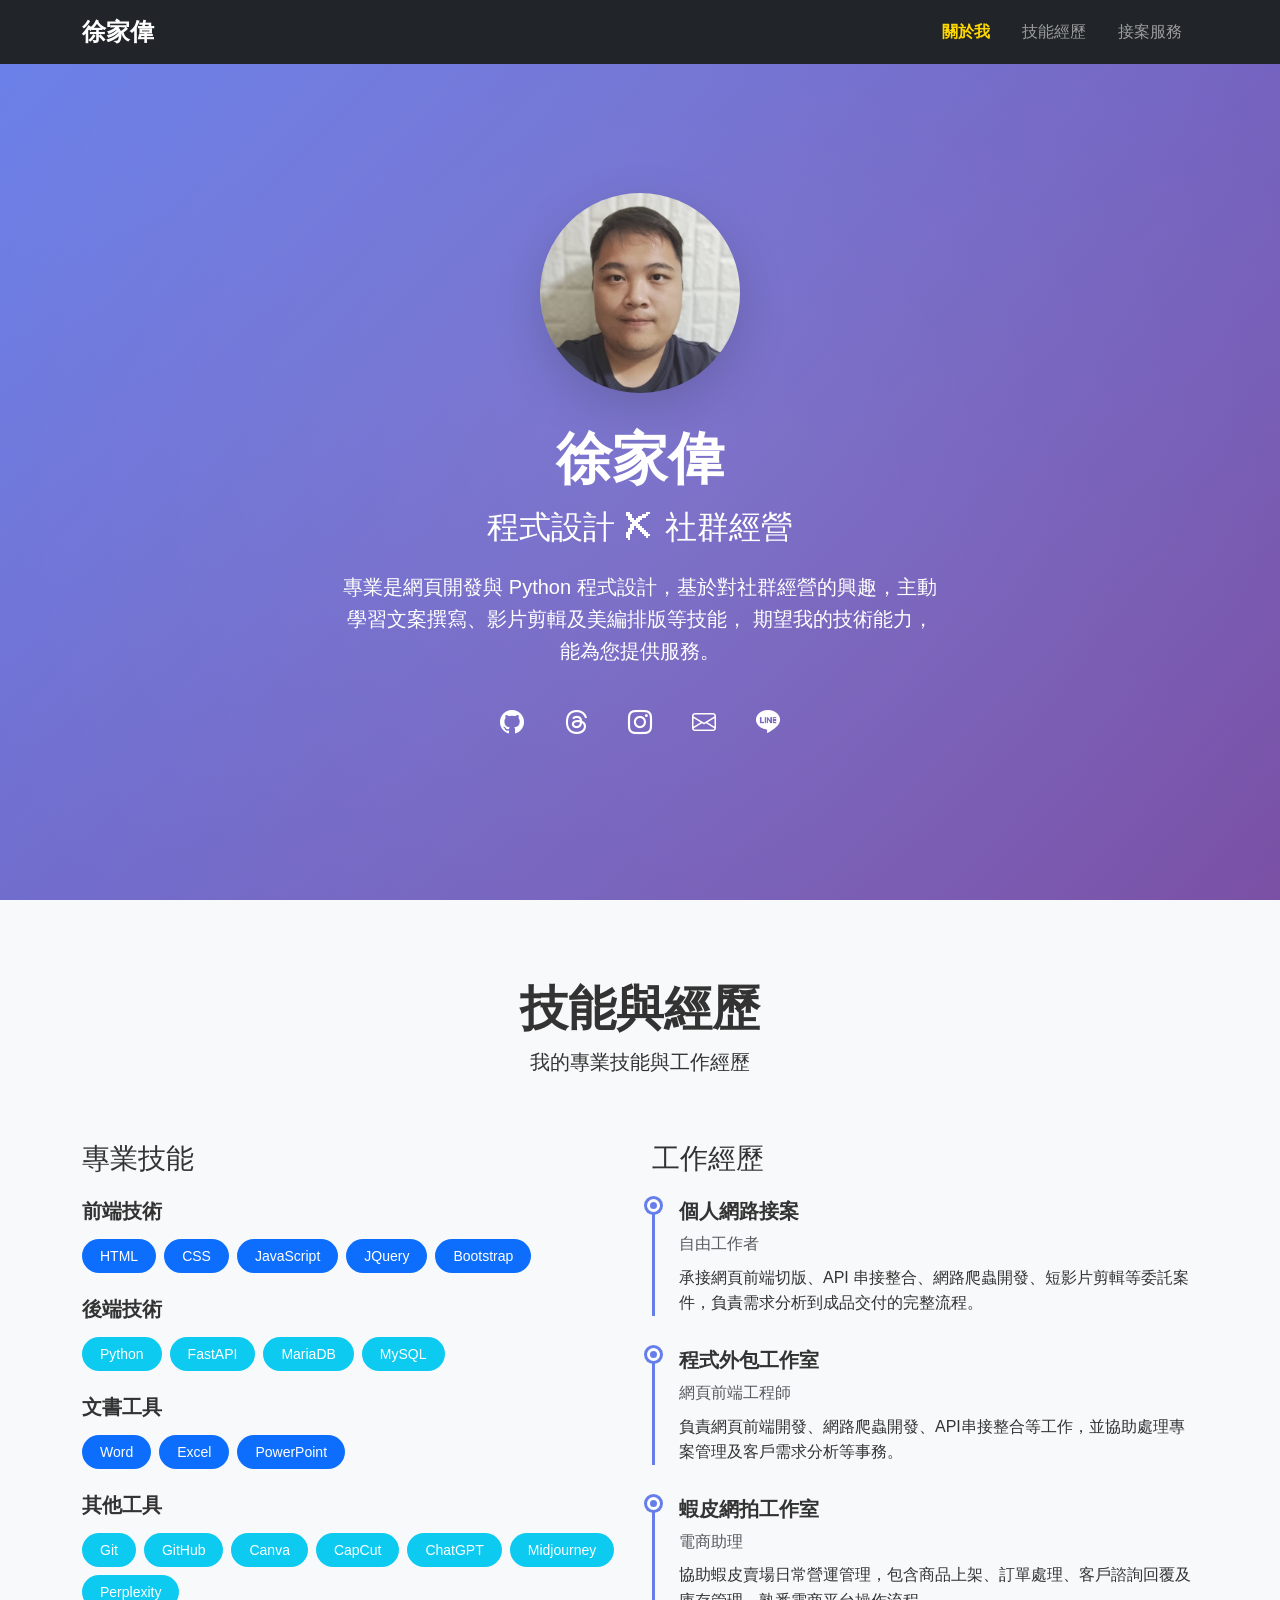
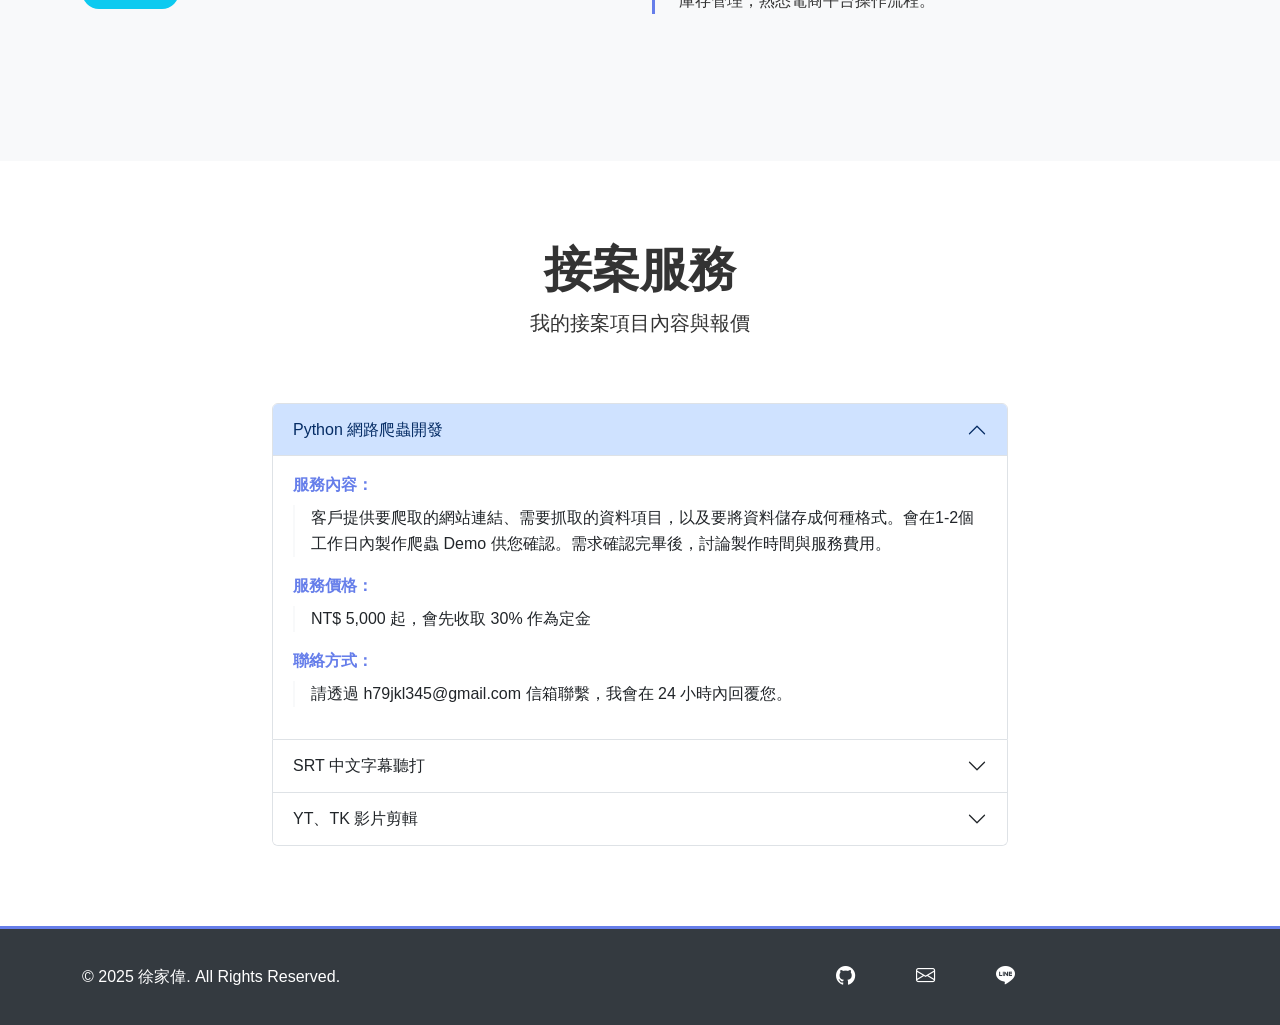
==== commit 9efc6352: "Update index.html" ====
--- a/index.html
+++ b/index.html
@@ -169,7 +169,7 @@
 
                 <!-- 工作經歷區域 -->
                 <div class="col-lg-6">
-                    <h3 class="mb-4">工作經歷：年資 3 ~ 4 年</h3>
+                    <h3 class="mb-4">工作經歷</h3>
 
                     <!-- 經歷項目 1 -->
                     <article class="timeline-item">
